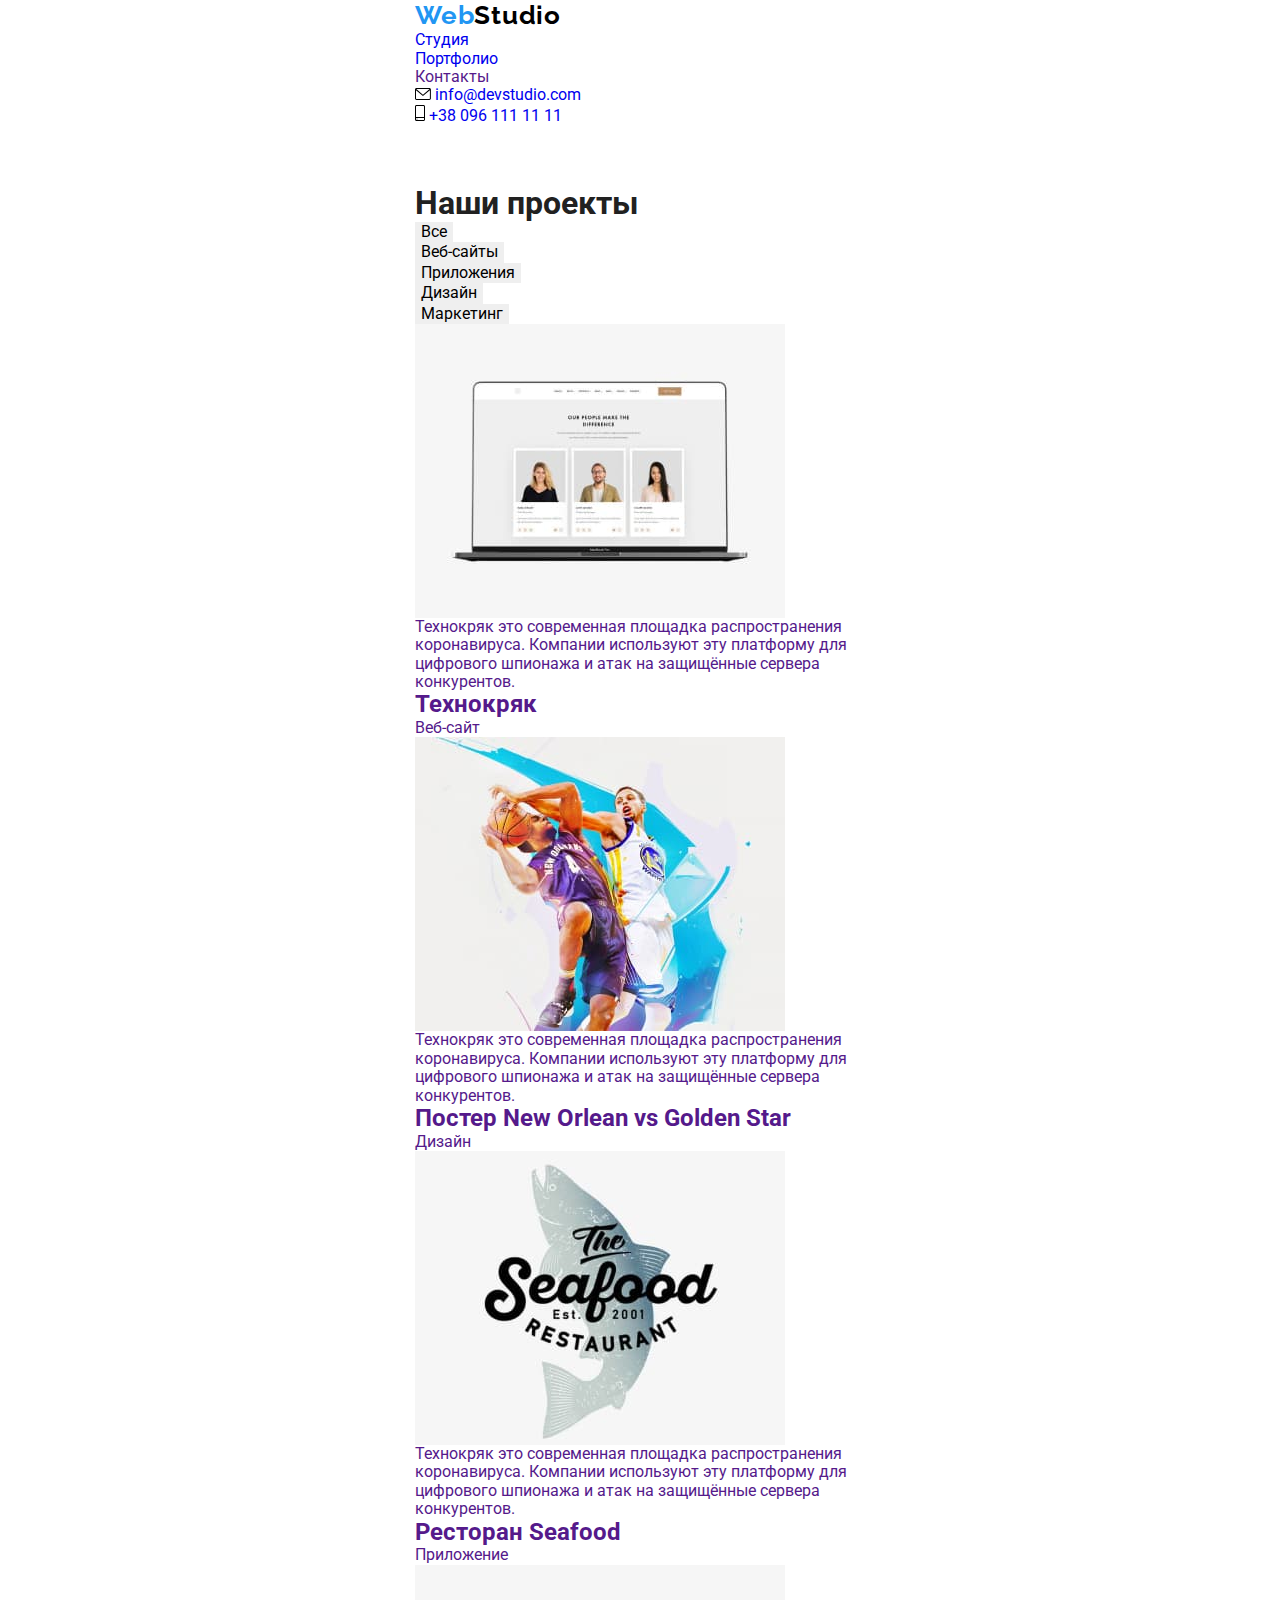
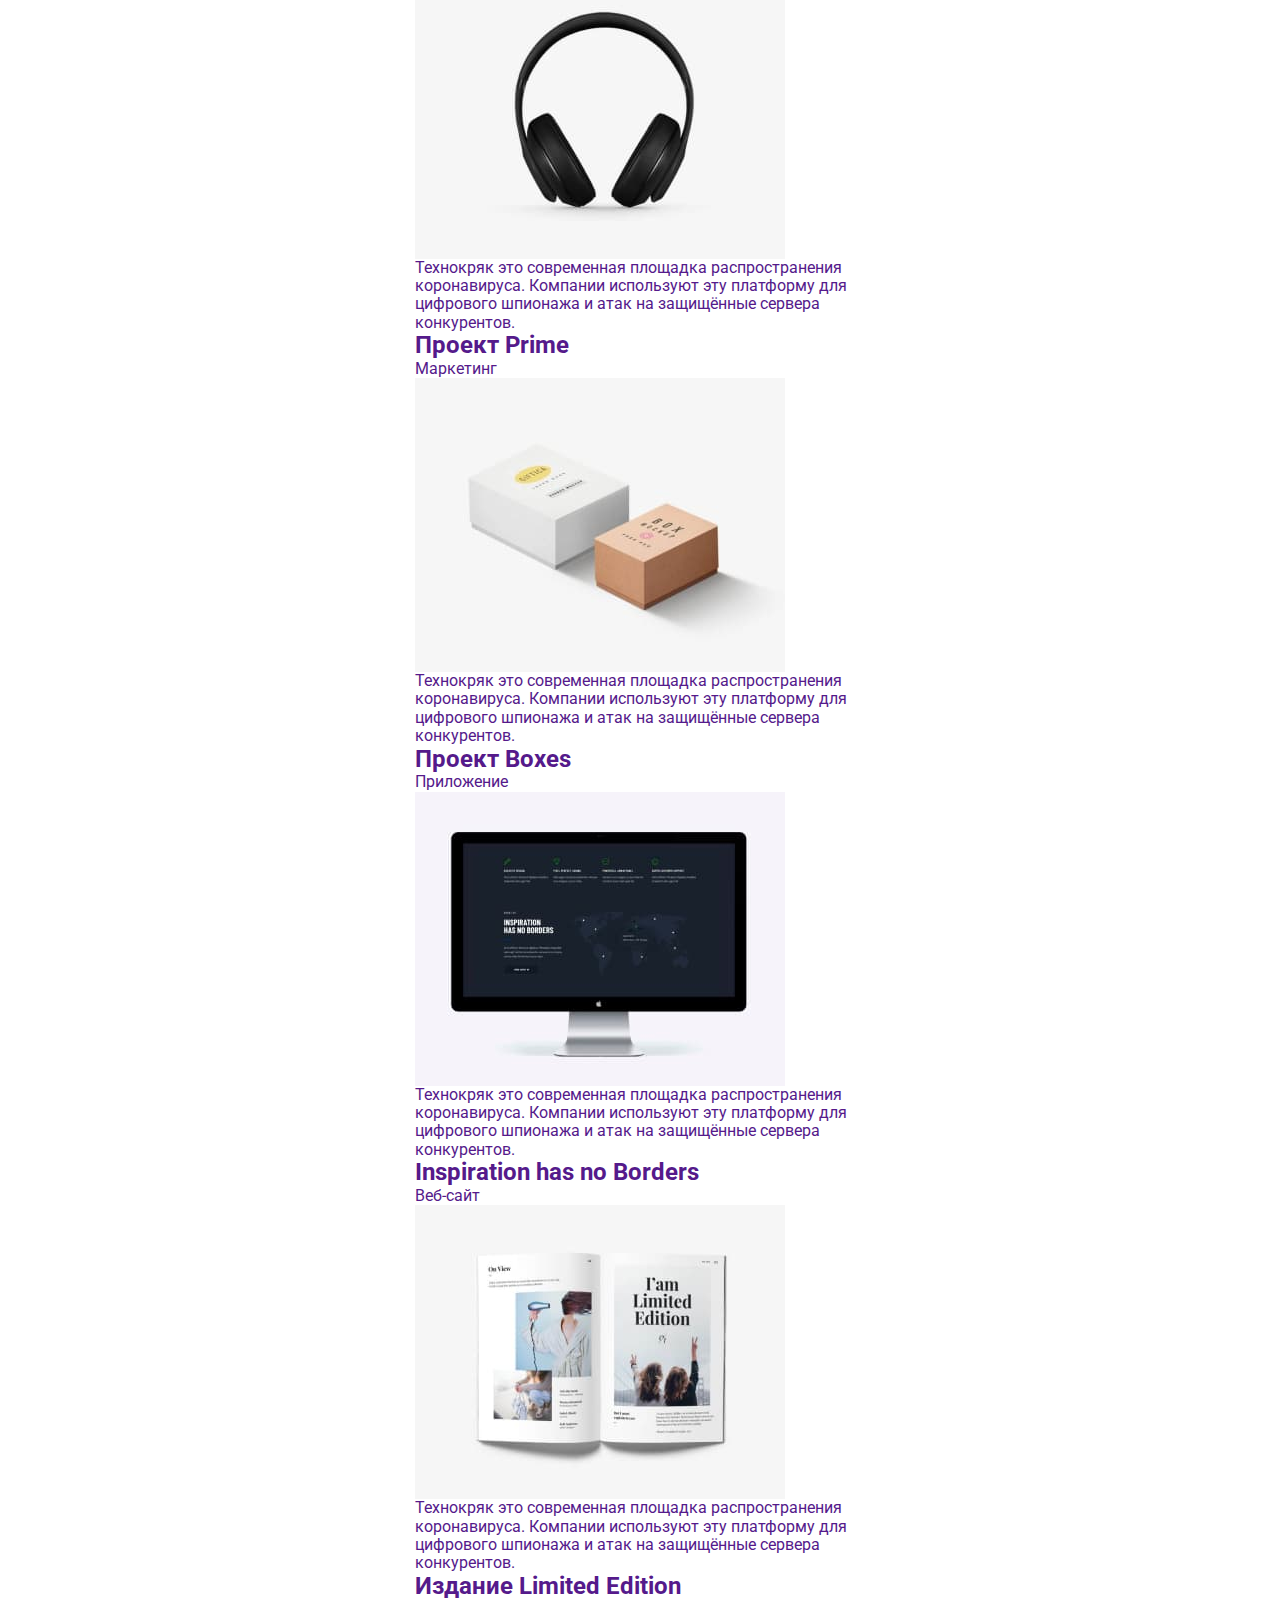
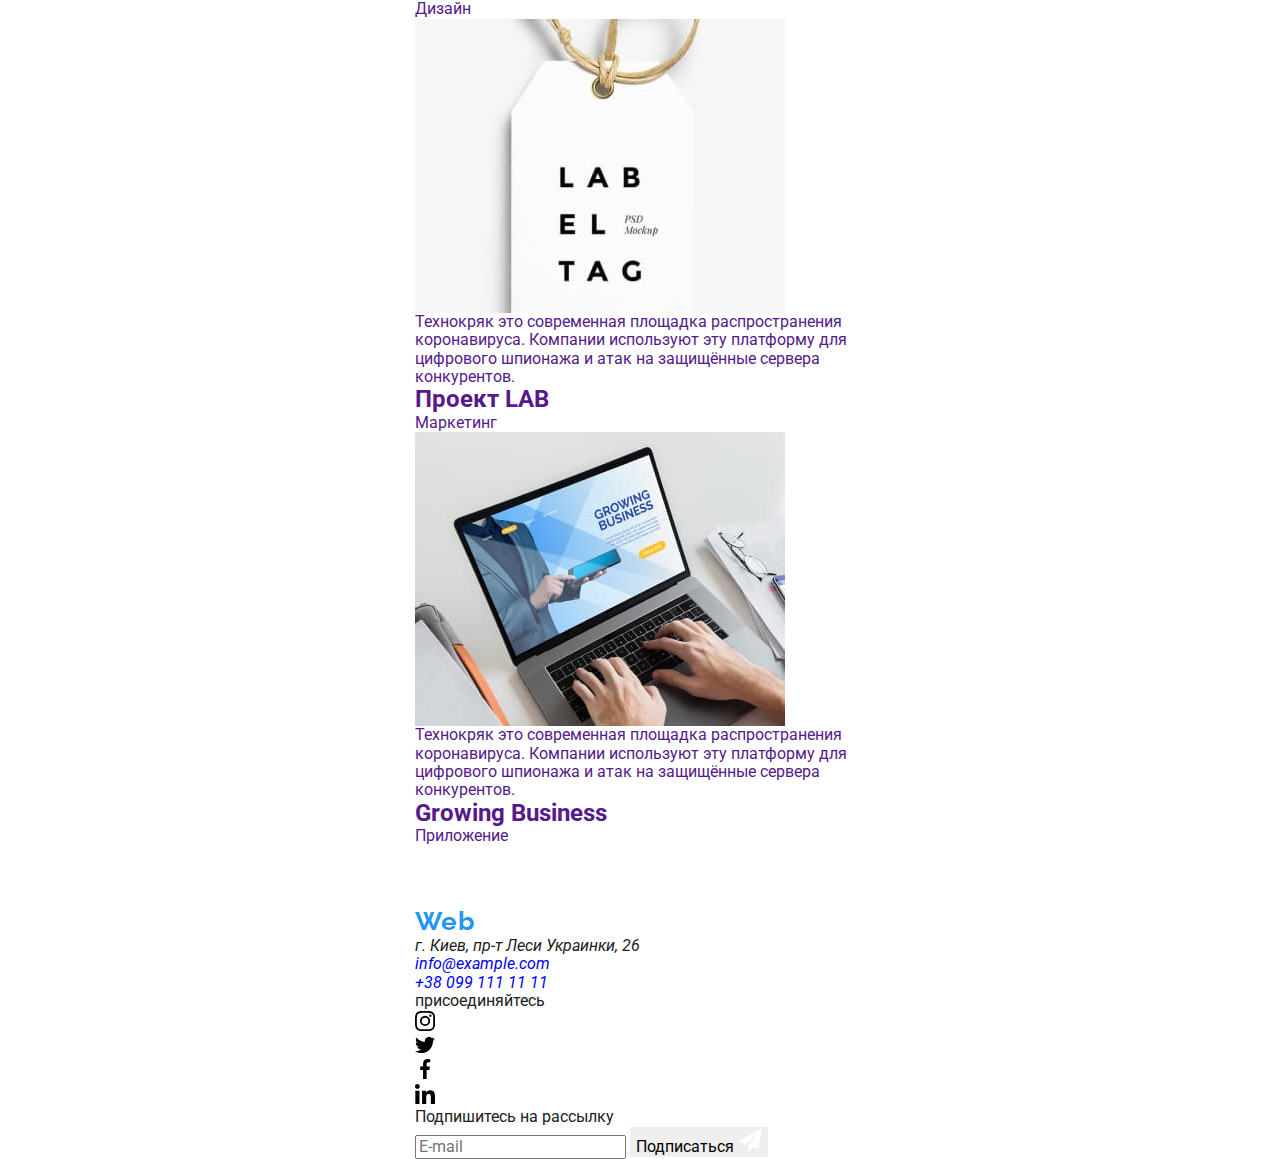
==== portfolio.html @ 79610b4c "ДЗ8 Начало" ====
<!DOCTYPE html>
<html lang="en">
  <head>
    <meta charset="UTF-8" />
    <meta http-equiv="X-UA-Compatible" content="IE=edge" />
    <meta name="viewport" content="width=device-width, initial-scale=1.0" />
    <title>Document</title>
    <link rel="preconnect" href="https://fonts.googleapis.com" />
    <link rel="preconnect" href="https://fonts.gstatic.com" crossorigin />
    <link
      href="https://fonts.googleapis.com/css2?family=Raleway:wght@700&family=Roboto:wght@400;500;700;900&display=swap"
      rel="stylesheet"
    />
    <link rel="stylesheet" href="./css/modern-normalize.css" />
    <link rel="stylesheet" href="./css/main.min.css" />
  </head>
  <body>
    <!-- Шапка сайта с навигацией -->
    <header class="page-header">
      <div class="container nav-box">
        <nav class="nav-box">
          <a href="" class="logo">
            Web<span class="logo__word logo__word--header">Studio</span>
          </a>

          <ul class="nav-list">
            <li class="nav-list__item">
              <a href="./index.html" class="nav-list__link">Студия</a>
            </li>
            <li class="nav-list__item">
              <a
                href="./portfolio.html"
                class="nav-list__link nav-list__link--active"
                >Портфолио</a
              >
            </li>
            <li class="nav-list__item">
              <a href="" class="nav-list__link">Контакты</a>
            </li>
          </ul>
        </nav>
        <ul class="contact-list">
          <li class="contact-list__item">
            <a href="mailto:info@devstudio.com" class="contact-list__link">
              <svg width="16px" height="12px" class="contact-list__icon">
                <use href="./images/symbol-defs.svg#icon-envelope"></use>
              </svg>
              info@devstudio.com
            </a>
          </li>
          <li class="contact-list__item">
            <a href="tel:+380961111111" class="contact-list__link">
              <svg width="10px" height="16px" class="contact-list__icon">
                <use href="images/symbol-defs.svg#icon-smartphone"></use>
              </svg>
              +38 096 111 11 11
            </a>
          </li>
        </ul>
      </div>
    </header>
    <!-- Секция Портфолио -->
    <main>
      <section class="section">
        <div class="container">
          <!-- Скрытый заголовок -->
          <h1 class="portfolio-title portfolio-title--visually-hidden">
            Наши проекты
          </h1>
          <!-- Фильтры -->
          <ul class="filters-list">
            <li class="filters-list__item">
              <button type="button" class="filter-button">Все</button>
            </li>
            <li class="filters-list__item">
              <button type="button" class="filter-button">Веб-сайты</button>
            </li>
            <li class="filters-list__item">
              <button type="button" class="filter-button">Приложения</button>
            </li>
            <li class="filters-list__item">
              <button type="button" class="filter-button">Дизайн</button>
            </li>
            <li class="filters-list__item">
              <button type="button" class="filter-button">Маркетинг</button>
            </li>
          </ul>
          <!-- Проекты -->
          <ul class="projects-list">
            <li class="projects-list__item">
              <a href="" class="project-card">
                <div class="project-card__content">
                  <img
                    src="./images/portfolio1.jpg"
                    alt="Картинка1"
                    width="370"
                    class="project-card__picture"
                  />
                  <p class="project-card__overlay">
                    Технокряк это современная площадка распространения
                    коронавируса. Компании используют эту платформу для
                    цифрового шпионажа и атак на защищённые сервера конкурентов.
                  </p>
                </div>
                <div class="project-card__text">
                  <h2 class="project-card__name">Технокряк</h2>
                  <p class="project-card__category">Веб-сайт</p>
                </div>
              </a>
            </li>
            <li class="projects-list__item">
              <a href="" class="project-card">
                <div class="project-card__content">
                  <img
                    src="./images/portfolio2.jpg"
                    alt="Картинка2"
                    width="370"
                    class="project-card__picture"
                  />
                  <p class="project-card__overlay">
                    Технокряк это современная площадка распространения
                    коронавируса. Компании используют эту платформу для
                    цифрового шпионажа и атак на защищённые сервера конкурентов.
                  </p>
                </div>
                <div class="project-card__text">
                  <h2 class="project-card__name">
                    Постер New Orlean vs Golden Star
                  </h2>
                  <p class="project-card__category">Дизайн</p>
                </div>
              </a>
            </li>
            <li class="projects-list__item">
              <a href="" class="project-card">
                <div class="project-card__content">
                  <img
                    src="./images/portfolio3.jpg"
                    alt="Картинка3"
                    width="370"
                    class="project-card__picture"
                  />
                  <p class="project-card__overlay">
                    Технокряк это современная площадка распространения
                    коронавируса. Компании используют эту платформу для
                    цифрового шпионажа и атак на защищённые сервера конкурентов.
                  </p>
                </div>
                <div class="project-card__text">
                  <h2 class="project-card__name">Ресторан Seafood</h2>
                  <p class="project-card__category">Приложение</p>
                </div>
              </a>
            </li>
            <li class="projects-list__item">
              <a href="" class="project-card">
                <div class="project-card__content">
                  <img
                    src="./images/portfolio4.jpg"
                    alt="Картинка4"
                    width="370"
                    class="project-card__picture"
                  />
                  <p class="project-card__overlay">
                    Технокряк это современная площадка распространения
                    коронавируса. Компании используют эту платформу для
                    цифрового шпионажа и атак на защищённые сервера конкурентов.
                  </p>
                </div>
                <div class="project-card__text">
                  <h2 class="project-card__name">Проект Prime</h2>
                  <p class="project-card__category">Маркетинг</p>
                </div>
              </a>
            </li>
            <li class="projects-list__item">
              <a href="" class="project-card">
                <div class="project-card__content">
                  <img
                    src="./images/portfolio5.jpg"
                    alt="Картинка5"
                    width="370"
                    class="project-card__picture"
                  />
                  <p class="project-card__overlay">
                    Технокряк это современная площадка распространения
                    коронавируса. Компании используют эту платформу для
                    цифрового шпионажа и атак на защищённые сервера конкурентов.
                  </p>
                </div>
                <div class="project-card__text">
                  <h2 class="project-card__name">Проект Boxes</h2>
                  <p class="project-card__category">Приложение</p>
                </div>
              </a>
            </li>
            <li class="projects-list__item">
              <a href="" class="project-card">
                <div class="project-card__content">
                  <img
                    src="./images/portfolio6.jpg"
                    alt="Картинка6"
                    width="370"
                    class="project-card__picture"
                  />
                  <p class="project-card__overlay">
                    Технокряк это современная площадка распространения
                    коронавируса. Компании используют эту платформу для
                    цифрового шпионажа и атак на защищённые сервера конкурентов.
                  </p>
                </div>
                <div class="project-card__text">
                  <h2 class="project-card__name">Inspiration has no Borders</h2>
                  <p class="project-card__category">Веб-сайт</p>
                </div>
              </a>
            </li>
            <li class="projects-list__item">
              <a href="" class="project-card">
                <div class="project-card__content">
                  <img
                    src="./images/portfolio7.jpg"
                    alt="Картинка7"
                    width="370"
                    class="project-card__picture"
                  />
                  <p class="project-card__overlay">
                    Технокряк это современная площадка распространения
                    коронавируса. Компании используют эту платформу для
                    цифрового шпионажа и атак на защищённые сервера конкурентов.
                  </p>
                </div>
                <div class="project-card__text">
                  <h2 class="project-card__name">Издание Limited Edition</h2>
                  <p class="project-card__category">Дизайн</p>
                </div>
              </a>
            </li>
            <li class="projects-list__item">
              <a href="" class="project-card">
                <div class="project-card__content">
                  <img
                    src="./images/portfolio8.jpg"
                    alt="Картинка8"
                    width="370"
                    class="project-card__picture"
                  />
                  <p class="project-card__overlay">
                    Технокряк это современная площадка распространения
                    коронавируса. Компании используют эту платформу для
                    цифрового шпионажа и атак на защищённые сервера конкурентов.
                  </p>
                </div>
                <div class="project-card__text">
                  <h2 class="project-card__name">Проект LAB</h2>
                  <p class="project-card__category">Маркетинг</p>
                </div>
              </a>
            </li>
            <li class="projects-list__item">
              <a href="" class="project-card">
                <div class="project-card__content">
                  <img
                    src="./images/portfolio9.jpg"
                    alt="Картинка9"
                    width="370"
                    class="project-card__picture"
                  />
                  <p class="project-card__overlay">
                    Технокряк это современная площадка распространения
                    коронавируса. Компании используют эту платформу для
                    цифрового шпионажа и атак на защищённые сервера конкурентов.
                  </p>
                </div>
                <div class="project-card__text">
                  <h2 class="project-card__name">Growing Business</h2>
                  <p class="project-card__category">Приложение</p>
                </div>
              </a>
            </li>
          </ul>
        </div>
      </section>
    </main>
    <!-- Подвал -->
    <footer class="footer-box">
      <div class="container footer-content">
        <div>
          <a href="" class="logo">
            Web<span class="logo__word logo__word--footer">Studio</span></a
          >
          <address class="adress-section">
            г. Киев, пр-т Леси Украинки, 26
            <ul class="adress-list">
              <li class="adress-list__item">
                <a href="mailto:info@example.com" class="adress-list__link"
                  >info@example.com</a
                >
              </li>
              <li class="adress-list__item">
                <a href="tel:+380991111111" class="adress-list__link"
                  >+38 099 111 11 11</a
                >
              </li>
            </ul>
          </address>
        </div>
        <div class="join-box">
          <p class="join-box__word">присоединяйтесь</p>
          <ul class="social-networks-list">
            <li class="social-networks-list__item">
              <a
                href=""
                class="social-networks-list__link social-networks-list__link--dark"
                ><svg
                  width="20px"
                  height="20px"
                  class="social-networks-list__icon"
                >
                  <use href="images/symbol-defs.svg#icon-instagram"></use>
                </svg>
              </a>
            </li>
            <li class="social-networks-list__item">
              <a
                href=""
                class="social-networks-list__link social-networks-list__link--dark"
                ><svg
                  width="20px"
                  height="20px"
                  class="social-networks-list__icon"
                >
                  <use href="images/symbol-defs.svg#icon-twitter"></use>
                </svg>
              </a>
            </li>
            <li class="social-networks-list__item">
              <a
                href=""
                class="social-networks-list__link social-networks-list__link--dark"
                ><svg
                  width="20px"
                  height="20px"
                  class="social-networks-list__icon"
                >
                  <use href="images/symbol-defs.svg#icon-facebook"></use>
                </svg>
              </a>
            </li>
            <li class="social-networks-list__item">
              <a
                href=""
                class="social-networks-list__link social-networks-list__link--dark"
                ><svg
                  width="20px"
                  height="20px"
                  class="social-networks-list__icon"
                >
                  <use href="images/symbol-defs.svg#icon-linkedin"></use>
                </svg>
              </a>
            </li>
          </ul>
        </div>

        <form name="subscribe-form" autocomplete="on" class="subscribe-form">
          <label for="mail-input" class="subscribe-form__label">
            Подпишитесь на рассылку
          </label>
          <div class="subscribe-form__input-box">
            <input
              type="email"
              name="email"
              placeholder="E-mail"
              id="mail-input"
              class="subscribe-form__input-item"
            />
            <button type="submit" class="subscribe-form__button">
              Подписаться
              <svg width="24px" height="24px" class="subscribe-form__icon">
                <use href="images/symbol-defs.svg#icon-send"></use>
              </svg>
            </button>
          </div>
        </form>
      </div>
    </footer>
  </body>
</html>
---- css/main.min.css ----
body{font-family:"Roboto",sans-serif;color:#212121;background-color:#fff}ul{list-style:none;margin:0;padding:0}h1,h2,h3{margin:0}p{margin:0}img{display:block;max-width:100%;height:auto}a{text-decoration:none}button{border:0}input{outline:none}textarea{outline:none;resize:none}.container{max-width:480px;padding-left:15px;padding-right:15px;margin-left:auto;margin-right:auto}.section{padding-top:60px;padding-bottom:60px}.logo{font-family:"Raleway";font-weight:700;font-size:26px;line-height:1.2;letter-spacing:0.03em;color:#2196f3}.logo__word{font-family:"Raleway";font-weight:700;font-size:26px;line-height:1.2;letter-spacing:0.03em;color:#2196f3}.logo__word--header{color:#000}.logo__word--footer{color:#fff}
/*# sourceMappingURL=main.min.css.map */
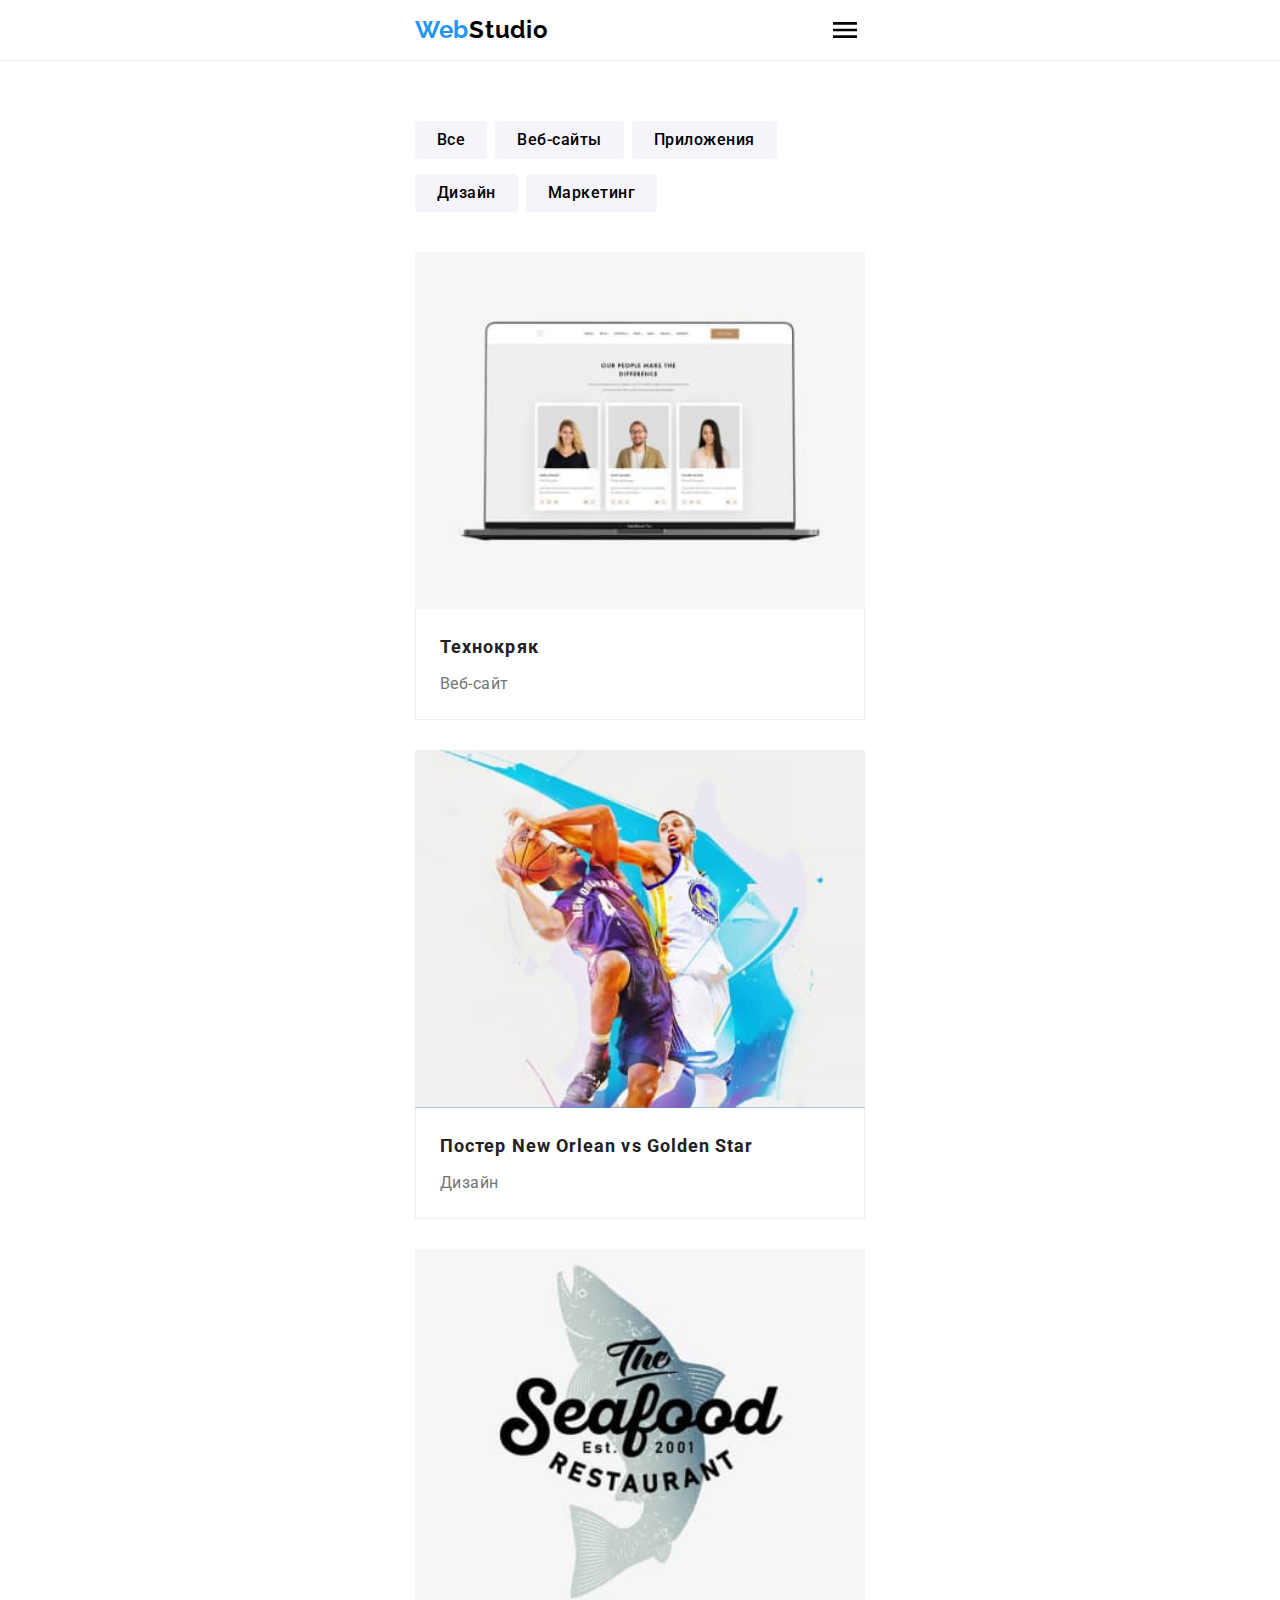
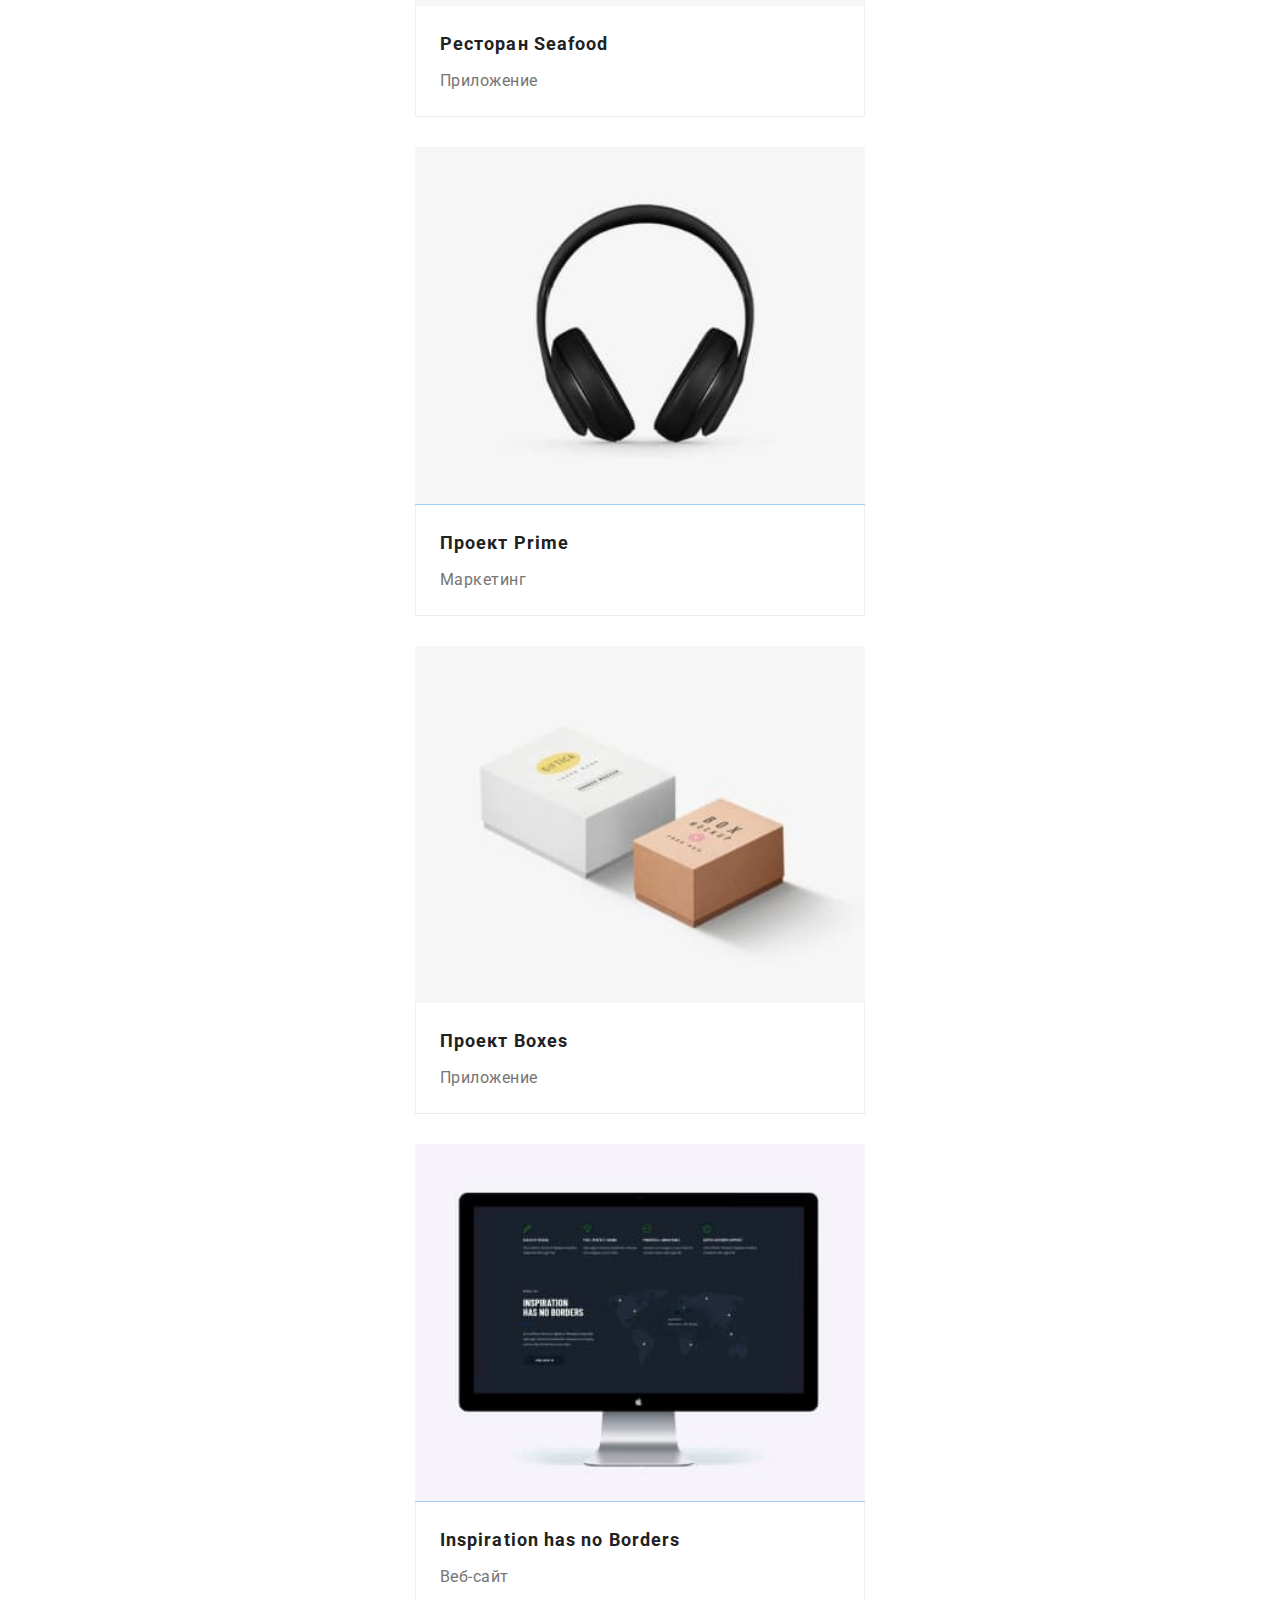
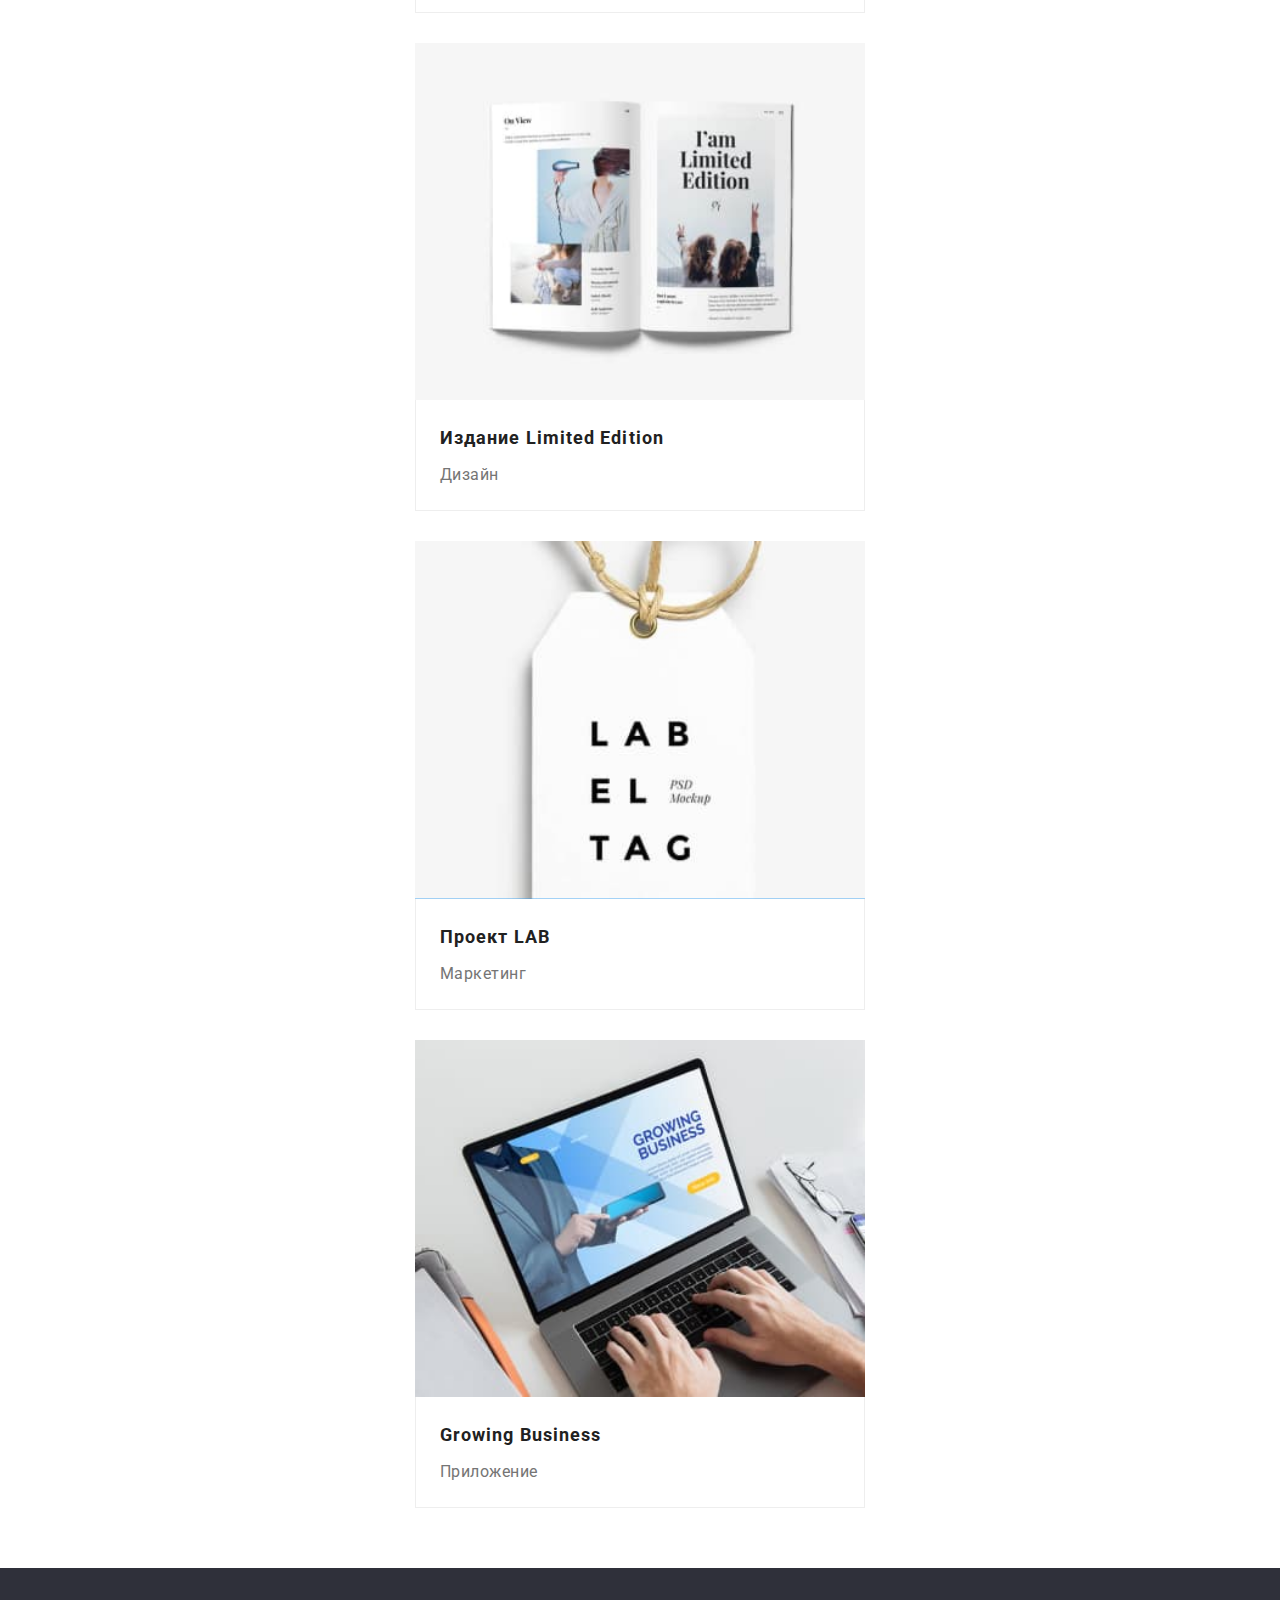
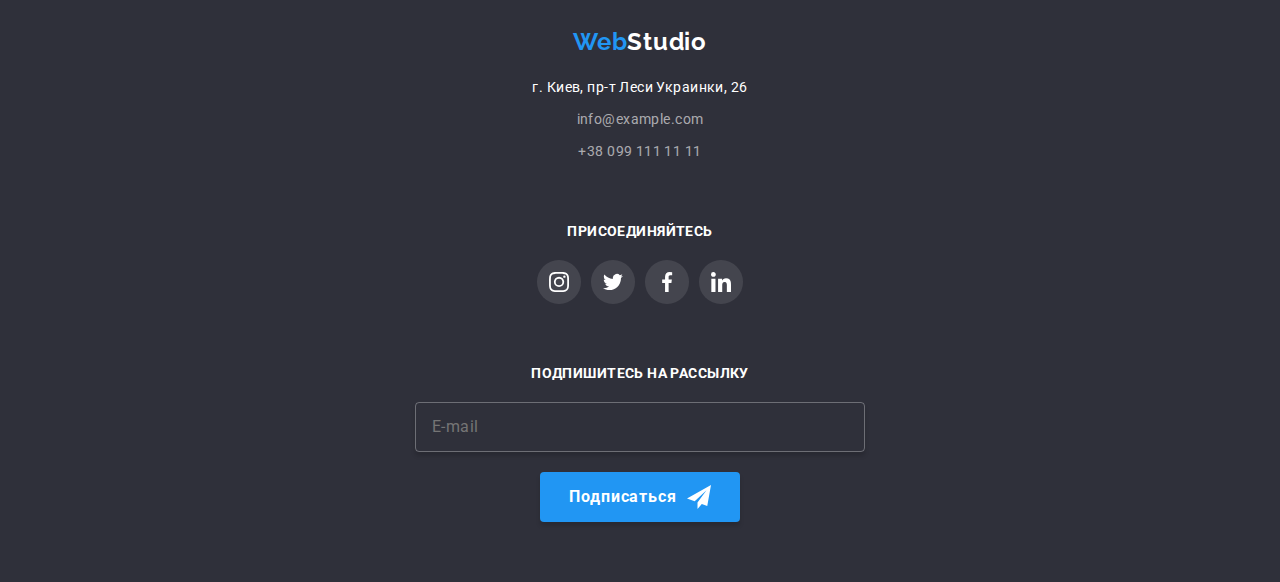
==== commit 893cb434: "Мобильная версия без графики" ====
--- a/portfolio.html
+++ b/portfolio.html
@@ -17,27 +17,77 @@
   <body>
     <!-- Шапка сайта с навигацией -->
     <header class="page-header">
-      <div class="container nav-box">
+      <div class="container">
         <nav class="nav-box">
           <a href="" class="logo">
             Web<span class="logo__word logo__word--header">Studio</span>
           </a>
-
           <ul class="nav-list">
             <li class="nav-list__item">
-              <a href="./index.html" class="nav-list__link">Студия</a>
+              <a
+                href="./index.html"
+                class="nav-list__link nav-list__link--active"
+                >Студия</a
+              >
             </li>
             <li class="nav-list__item">
-              <a
-                href="./portfolio.html"
-                class="nav-list__link nav-list__link--active"
-                >Портфолио</a
-              >
+              <a href="./portfolio.html" class="nav-list__link">Портфолио</a>
             </li>
             <li class="nav-list__item">
               <a href="" class="nav-list__link">Контакты</a>
             </li>
           </ul>
+          <div class="mobile-menu" data-menu>
+            <button type="button" class="menu-close-button" data-menu-close>
+              <svg class="menu-close-button__icon" width="40px" height="40px">
+                <use href="images/symbol-defs.svg#icon-close_mob"></use>
+              </svg>
+            </button>
+            <ul class="mobile-menu__nav">
+              <li class="mobile-menu__item">
+                <a href="./index.html" class="mobile-menu__link">Студия</a>
+              </li>
+              <li class="mobile-menu__item">
+                <a href="./portfolio.html" class="mobile-menu__link"
+                  >Портфолио</a
+                >
+              </li>
+              <li class="mobile-menu__item">
+                <a href="" class="mobile-menu__link">Контакты</a>
+              </li>
+            </ul>
+            <div class="menu-contacts-box">
+              <ul class="mobile-menu-contacts">
+                <li class="mobile-menu-contacts__item">
+                  <a href="tel:+380961111111" class="mobile-menu-tel__link">
+                    +38 096 111 11 11
+                  </a>
+                </li>
+                <li class="mobile-menu-contacts__item">
+                  <a
+                    href="mailto:info@devstudio.com"
+                    class="mobile-menu-mail__link"
+                  >
+                    info@devstudio.com
+                  </a>
+                </li>
+              </ul>
+              <ul class="mobile-menu-networks">
+                <li class="mobile-menu-networks__item">
+                  <a href="" class="mobile-menu-networks__link">Instagram</a>
+                </li>
+                <li class="mobile-menu-networks__item">
+                  <a href="" class="mobile-menu-networks__link">Twitter</a>
+                </li>
+                <li class="mobile-menu-networks__item">
+                  <a href="" class="mobile-menu-networks__link">Facebook</a>
+                </li>
+                <li class="mobile-menu-networks__item">
+                  <a href="" class="mobile-menu-networks__link">LinkedIn</a>
+                </li>
+              </ul>
+            </div>
+          </div>
         </nav>
         <ul class="contact-list">
           <li class="contact-list__item">
@@ -57,6 +107,16 @@
             </a>
           </li>
         </ul>
+        <button
+          class="burger-button"
+          type="button"
+          aria-label="Кнопка мобильного меню"
+          data-menu-open
+        >
+          <svg width="40px" height="40px" class="burger-button__icon">
+            <use href="images/symbol-defs.svg#icon-menu_mob"></use>
+          </svg>
+        </button>
       </div>
     </header>
     <!-- Секция Портфолио -->
@@ -93,7 +153,6 @@
                   <img
                     src="./images/portfolio1.jpg"
                     alt="Картинка1"
-                    width="370"
                     class="project-card__picture"
                   />
                   <p class="project-card__overlay">
@@ -114,7 +173,6 @@
                   <img
                     src="./images/portfolio2.jpg"
                     alt="Картинка2"
-                    width="370"
                     class="project-card__picture"
                   />
                   <p class="project-card__overlay">
@@ -137,7 +195,6 @@
                   <img
                     src="./images/portfolio3.jpg"
                     alt="Картинка3"
-                    width="370"
                     class="project-card__picture"
                   />
                   <p class="project-card__overlay">
@@ -158,7 +215,6 @@
                   <img
                     src="./images/portfolio4.jpg"
                     alt="Картинка4"
-                    width="370"
                     class="project-card__picture"
                   />
                   <p class="project-card__overlay">
@@ -179,7 +235,6 @@
                   <img
                     src="./images/portfolio5.jpg"
                     alt="Картинка5"
-                    width="370"
                     class="project-card__picture"
                   />
                   <p class="project-card__overlay">
@@ -200,7 +255,6 @@
                   <img
                     src="./images/portfolio6.jpg"
                     alt="Картинка6"
-                    width="370"
                     class="project-card__picture"
                   />
                   <p class="project-card__overlay">
@@ -221,7 +275,6 @@
                   <img
                     src="./images/portfolio7.jpg"
                     alt="Картинка7"
-                    width="370"
                     class="project-card__picture"
                   />
                   <p class="project-card__overlay">
@@ -242,7 +295,6 @@
                   <img
                     src="./images/portfolio8.jpg"
                     alt="Картинка8"
-                    width="370"
                     class="project-card__picture"
                   />
                   <p class="project-card__overlay">
@@ -263,7 +315,6 @@
                   <img
                     src="./images/portfolio9.jpg"
                     alt="Картинка9"
-                    width="370"
                     class="project-card__picture"
                   />
                   <p class="project-card__overlay">
@@ -283,7 +334,7 @@
       </section>
     </main>
     <!-- Подвал -->
-    <footer class="footer-box">
+    <footer class="footer-box section">
       <div class="container footer-content">
         <div>
           <a href="" class="logo">
@@ -385,5 +436,7 @@
         </form>
       </div>
     </footer>
+
+    <script src="./js/mobile-menu.js"></script>
   </body>
 </html>
--- a/css/main.min.css
+++ b/css/main.min.css
@@ -1,2 +1,2 @@
-body{font-family:"Roboto",sans-serif;color:#212121;background-color:#fff}ul{list-style:none;margin:0;padding:0}h1,h2,h3{margin:0}p{margin:0}img{display:block;max-width:100%;height:auto}a{text-decoration:none}button{border:0}input{outline:none}textarea{outline:none;resize:none}.container{max-width:480px;padding-left:15px;padding-right:15px;margin-left:auto;margin-right:auto}.section{padding-top:60px;padding-bottom:60px}.logo{font-family:"Raleway";font-weight:700;font-size:26px;line-height:1.2;letter-spacing:0.03em;color:#2196f3}.logo__word{font-family:"Raleway";font-weight:700;font-size:26px;line-height:1.2;letter-spacing:0.03em;color:#2196f3}.logo__word--header{color:#000}.logo__word--footer{color:#fff}
+body{font-family:"Roboto",sans-serif;color:#212121;background-color:#fff}ul{list-style:none;margin:0;padding:0}nav{display:inline-block}h1,h2,h3{margin:0}p{margin:0}img{display:block;max-width:100%;height:auto}a{text-decoration:none}button{display:-webkit-inline-box;display:-ms-inline-flexbox;display:inline-flex;border:0;padding:0}input{outline:none}textarea{outline:none;resize:none}.container{max-width:480px;margin-left:auto;margin-right:auto;padding-left:15px;padding-right:15px}.section{padding-top:60px;padding-bottom:60px}address{font-style:normal}.logo{font-family:"Raleway";font-weight:700;font-size:24px;line-height:1.16;letter-spacing:0.03em;color:#2196f3}.logo__word{font-family:"Raleway";font-weight:700;font-size:24px;line-height:1.16;letter-spacing:0.03em;color:#2196f3}.logo__word--header{color:#000}.logo__word--footer{color:#fff}.page-header{padding-top:10px;padding-bottom:10px;border-bottom:1px solid #ececec}.page-header .container{display:-webkit-box;display:-ms-flexbox;display:flex;-webkit-box-pack:justify;-ms-flex-pack:justify;justify-content:space-between;-webkit-box-align:center;-ms-flex-align:center;align-items:center}.nav-list{display:none}.contact-list{display:none}.burger-button{background-color:transparent}.burger-button:hover,.burger-button:focus{color:#2196f3}.burger-button__icon{fill:currentColor}.mobile-menu{position:absolute;display:none;-webkit-box-orient:vertical;-webkit-box-direction:normal;-ms-flex-direction:column;flex-direction:column;-webkit-box-pack:justify;-ms-flex-pack:justify;justify-content:space-between;top:0;left:0;width:100%;height:100%;padding:48px 40px;background-color:#fff}.mobile-menu.is-open{display:-webkit-box;display:-ms-flexbox;display:flex}.menu-close-button{position:absolute;top:10px;right:15px;background-color:transparent}.menu-close-button:hover,.menu-close-button:focus{color:#2196f3}.menu-close-button__icon{fill:currentColor}.mobile-menu__item:not(:last-child){margin-bottom:32px}.mobile-menu__link{font-family:"Roboto";font-weight:500;font-size:40px;line-height:1.17;letter-spacing:0.02em;color:#212121}.mobile-menu__link:hover,.mobile-menu__link:focus{color:#2196f3}.mobile-menu-contacts{margin-bottom:64px}.mobile-menu-contacts__item:not(:last-child){margin-bottom:32px}.mobile-menu-tel__link{font-family:#212121;font-style:normal;font-weight:500;font-size:34px;line-height:1.17;letter-spacing:0.02em;color:#2196f3}.mobile-menu-mail__link{font-family:#212121;font-style:normal;font-weight:500;font-size:24px;line-height:1.16;letter-spacing:0.02em;color:#757575}.mobile-menu-networks{display:-webkit-box;display:-ms-flexbox;display:flex}.mobile-menu-networks__item:not(:last-child){margin-right:10px}.mobile-menu-networks__item:not(:last-child)::after{content:"";width:0;height:100%;border:1px solid rgba(33,33,33,0.2);margin-left:10px}.mobile-menu-networks__link{font-family:#212121;font-style:normal;font-weight:500;font-size:18px;line-height:1.22;letter-spacing:0.02em;color:#2196f3}.hero-box{max-width:480px;height:auto;background-color:#2f303a;text-align:center;margin-right:auto;margin-left:auto;padding:118px 60px;background-image:-webkit-gradient(linear, left top, left bottom, from(rgba(47,48,58,0.4)), to(rgba(47,48,58,0.4))),url(/images/mobile/mobile-hero.jpg);background-image:linear-gradient(rgba(47,48,58,0.4), rgba(47,48,58,0.4)),url(/images/mobile/mobile-hero.jpg);background-size:cover}@media screen and (min-device-pixel-ratio: 2), screen and (-webkit-min-device-pixel-ratio: 2), screen and (min-resolution: 192dpi), screen and (min-resolution: 2dppx){.hero-box{background-image:-webkit-gradient(linear, left top, left bottom, from(rgba(47,48,58,0.4)), to(rgba(47,48,58,0.4))),url(/images/mobile/mobile-hero@2x.jpg);background-image:linear-gradient(rgba(47,48,58,0.4), rgba(47,48,58,0.4)),url(/images/mobile/mobile-hero@2x.jpg)}}.hero-box__title{max-width:360px;font-weight:900;font-size:26px;line-height:1.62;letter-spacing:0.06em;text-transform:uppercase;color:#fff}.order-button{font-weight:700;font-size:16px;line-height:1.87;letter-spacing:0.06em;background-color:#2196f3;color:#fff;cursor:pointer;min-width:200px;border-radius:4px;margin-top:auto;padding:10px 32px;-webkit-transition:background-color 250ms cubic-bezier(0.4, 0, 0.2, 1);transition:background-color 250ms cubic-bezier(0.4, 0, 0.2, 1)}.order-button:hover,.order-button:focus{background-color:#188ce8}.features-box__title--visually-hidden{position:absolute;clip:rect(0 0 0 0);width:1px;height:1px;margin:-1px}.features-list__item:not(:last-child){margin-bottom:30px}.features-list__picture{text-align:center;padding:25px 0;background-color:#f5f4fa}.features-list__title{font-weight:700;font-size:14px;line-height:1.14;text-align:center;letter-spacing:0.03em;text-transform:uppercase;margin-top:30px}.features-list__text{font-size:14px;line-height:1.71;letter-spacing:0.03em;color:#757575;margin-top:10px}.activities-box{display:none}.team-box{background-color:#f5f4fa}.team-box__title{font-weight:700;font-size:28px;line-height:1.17;letter-spacing:0.03em;text-align:center}.team-list{margin-top:30px}.team-list__item{margin-left:auto;margin-right:auto;background-color:#fff;max-width:270px;text-align:center;border-radius:0px 0px 4px 4px;-webkit-box-shadow:0px 1px 3px rgba(0,0,0,0.12),0px 1px 1px rgba(0,0,0,0.14),0px 2px 1px rgba(0,0,0,0.2);box-shadow:0px 1px 3px rgba(0,0,0,0.12),0px 1px 1px rgba(0,0,0,0.14),0px 2px 1px rgba(0,0,0,0.2)}.team-list__item:not(:last-child){margin-bottom:30px}.team-list__description{padding-top:30px;padding-bottom:24px}.team-list__member-name{font-weight:500;font-size:16px;line-height:1.19;letter-spacing:0.03em}.team-list__member-position{font-size:16px;line-height:1.19;letter-spacing:0.03em;color:#757575;margin-top:10px;margin-bottom:16px}.social-networks-list{display:-webkit-box;display:-ms-flexbox;display:flex;-webkit-box-pack:center;-ms-flex-pack:center;justify-content:center}.social-networks-list__item:not(:last-child){margin-right:10px}.social-networks-list__link{display:-webkit-box;display:-ms-flexbox;display:flex;-webkit-box-pack:center;-ms-flex-pack:center;justify-content:center;-webkit-box-align:center;-ms-flex-align:center;align-items:center;width:44px;height:44px;border-radius:50%;-webkit-transition:color 250ms cubic-bezier(0.4, 0, 0.2, 1),background-color 250ms cubic-bezier(0.4, 0, 0.2, 1);transition:color 250ms cubic-bezier(0.4, 0, 0.2, 1),background-color 250ms cubic-bezier(0.4, 0, 0.2, 1)}.social-networks-list__link:hover,.social-networks-list__link:focus{color:white;background-color:#2196f3}.social-networks-list__link--light{color:#afb1b8}.social-networks-list__link--dark{color:#ffffff;background-image:-webkit-gradient(linear, left top, left bottom, from(rgba(255,255,255,0.1)), to(rgba(255,255,255,0.1)));background-image:linear-gradient(rgba(255,255,255,0.1), rgba(255,255,255,0.1))}.social-networks-list__icon{fill:currentColor}.clients-box__title{font-weight:700;font-size:28px;line-height:1.17;text-align:center;letter-spacing:0.03em}.clients-list{display:-webkit-box;display:-ms-flexbox;display:flex;-webkit-box-pack:center;-ms-flex-pack:center;justify-content:center;-ms-flex-wrap:wrap;flex-wrap:wrap;margin-top:30px;margin-left:-30px}.clients-list__item{-ms-flex-preferred-size:calc(100% / 2 - 30px);flex-basis:calc(100% / 2 - 30px);margin-top:30px;margin-left:30px}.clients-list__link{display:-webkit-box;display:-ms-flexbox;display:flex;-webkit-box-pack:center;-ms-flex-pack:center;justify-content:center;-webkit-box-align:center;-ms-flex-align:center;align-items:center;width:210px;height:92px;border:1px solid #afb1b8;border-radius:4px;color:#afb1b8;-webkit-transition:color 250ms cubic-bezier(0.4, 0, 0.2, 1),border-color 250ms cubic-bezier(0.4, 0, 0.2, 1);transition:color 250ms cubic-bezier(0.4, 0, 0.2, 1),border-color 250ms cubic-bezier(0.4, 0, 0.2, 1)}.clients-list__link:hover,.clients-list__link:focus{color:#2196f3;border-color:#2196f3}.clients-list__icon{fill:currentColor}.footer-box{background-color:#2f303a}.footer-content{text-align:center}.adress-section{font-size:14px;line-height:1.71;letter-spacing:0.03em;color:#fff;margin-top:20px}.adress-list{margin-top:8px}.adress-list__item:not(:last-child){margin-bottom:8px}.adress-list__link{font-size:14px;line-height:1.71;letter-spacing:0.03em;color:rgba(255,255,255,0.6);-webkit-transition:color 250ms cubic-bezier(0.4, 0, 0.2, 1);transition:color 250ms cubic-bezier(0.4, 0, 0.2, 1)}.adress-list__link:hover,.adress-list__link:focus{color:#2196f3}.join-box{margin-top:60px}.join-box__word{font-weight:700;font-size:14px;line-height:1.14;letter-spacing:0.03em;text-transform:uppercase;color:#ffffff;margin-bottom:20px}.subscribe-form{margin-top:60px}.subscribe-form__label{font-weight:700;font-size:14px;line-height:1.14;letter-spacing:0.03em;text-transform:uppercase;color:#ffffff}.subscribe-form__input-box{margin-top:20px}.subscribe-form__input-item{display:block;width:100%;min-height:50px;padding-left:16px;background-color:transparent;border:1px solid rgba(255,255,255,0.3);-webkit-box-shadow:0px 4px 4px rgba(0,0,0,0.15);box-shadow:0px 4px 4px rgba(0,0,0,0.15);border-radius:4px;font-size:16px;line-height:1.25;letter-spacing:0.03em;color:rgba(255,255,255,0.6)}.subscribe-form__button{display:-webkit-box;display:-ms-flexbox;display:flex;-webkit-box-pack:center;-ms-flex-pack:center;justify-content:center;-webkit-box-align:center;-ms-flex-align:center;align-items:center;min-width:200px;height:50px;padding:10px 29px;margin-top:20px;margin-left:auto;margin-right:auto;background-color:#2196f3;-webkit-box-shadow:0px 4px 4px rgba(0,0,0,0.15);box-shadow:0px 4px 4px rgba(0,0,0,0.15);border-radius:4px;font-weight:700;font-size:16px;line-height:1.87;letter-spacing:0.06em;color:#ffffff;-webkit-transition:background-color 250ms cubic-bezier(0.4, 0, 0.2, 1);transition:background-color 250ms cubic-bezier(0.4, 0, 0.2, 1)}.subscribe-form__button:hover,.subscribe-form__button:focus{background-color:#188ce8}.subscribe-form__icon{margin-left:10px}.backdrop{position:fixed;top:0;left:0;bottom:0;right:0;background-color:rgba(0,0,0,0.2);-webkit-transition:opacity 250ms cubic-bezier(0.4, 0, 0.2, 1);transition:opacity 250ms cubic-bezier(0.4, 0, 0.2, 1)}.backdrop.is-hidden{opacity:0;pointer-events:none}.backdrop.is-hidden .modal{-webkit-transform:translate(-50%, -50%) scale(0.5);transform:translate(-50%, -50%) scale(0.5)}.modal{position:relative;top:50%;left:50%;-webkit-transform:translate(-50%, -50%) scale(1);transform:translate(-50%, -50%) scale(1);width:100%;padding:40px;background-color:#fff;-webkit-transition:-webkit-transform 250ms cubic-bezier(0.4, 0, 0.2, 1);transition:-webkit-transform 250ms cubic-bezier(0.4, 0, 0.2, 1);transition:transform 250ms cubic-bezier(0.4, 0, 0.2, 1);transition:transform 250ms cubic-bezier(0.4, 0, 0.2, 1), -webkit-transform 250ms cubic-bezier(0.4, 0, 0.2, 1)}.modal__close-button{position:absolute;top:8px;right:8px;display:-webkit-box;display:-ms-flexbox;display:flex;-webkit-box-pack:center;-ms-flex-pack:center;justify-content:center;-webkit-box-align:center;-ms-flex-align:center;align-items:center;width:30px;height:30px;border:1px solid rgba(0,0,0,0.1);border-radius:50%;background-color:#fff;cursor:pointer;-webkit-transition:color 250ms cubic-bezier(0.4, 0, 0.2, 1);transition:color 250ms cubic-bezier(0.4, 0, 0.2, 1)}.modal__close-button:hover{color:#2196f3}.modal__button-icon{fill:currentColor}.modal__title{font-weight:700;font-size:20px;line-height:1.15;text-align:center;letter-spacing:0.03em;margin-bottom:12px}.form-label{display:block;margin-bottom:10px}.form-label__name{display:block;font-size:12px;line-height:1.17;letter-spacing:0.01em;color:#757575;margin-bottom:4px}.form-label__input-box{display:block;position:relative}.form-label__input-item{display:block;width:100%;padding-left:42px;padding-top:12px;padding-bottom:12px;border:1px solid rgba(33,33,33,0.2);border-radius:4px;cursor:pointer;-webkit-transition:border-color 250ms cubic-bezier(0.4, 0, 0.2, 1);transition:border-color 250ms cubic-bezier(0.4, 0, 0.2, 1)}.form-label__input-item:focus{border-color:#2196f3}.form-label__input-icon{position:absolute;top:50%;left:12px;-webkit-transform:translateY(-50%);transform:translateY(-50%);fill:currentColor;-webkit-transition:color 250ms cubic-bezier(0.4, 0, 0.2, 1);transition:color 250ms cubic-bezier(0.4, 0, 0.2, 1)}.form-label__input-item:focus+.form-label__input-icon{color:#2196f3}.form-label__textarea-item{display:block;width:100%;min-height:120px;padding:16px 12px;border:1px solid rgba(33,33,33,0.2);border-radius:4px;cursor:pointer;-webkit-transition:border-color 250ms cubic-bezier(0.4, 0, 0.2, 1);transition:border-color 250ms cubic-bezier(0.4, 0, 0.2, 1)}.form-label__textarea-item::-webkit-input-placeholder{font-size:12px;line-height:1.17;letter-spacing:0.01em;color:rgba(117,117,117,0.5)}.form-label__textarea-item:-ms-input-placeholder{font-size:12px;line-height:1.17;letter-spacing:0.01em;color:rgba(117,117,117,0.5)}.form-label__textarea-item::-ms-input-placeholder{font-size:12px;line-height:1.17;letter-spacing:0.01em;color:rgba(117,117,117,0.5)}.form-label__textarea-item::placeholder{font-size:12px;line-height:1.17;letter-spacing:0.01em;color:rgba(117,117,117,0.5)}.form-label__textarea-item:focus{border-color:#2196f3}.form-check{display:-webkit-box;display:-ms-flexbox;display:flex;-webkit-box-pack:center;-ms-flex-pack:center;justify-content:center;-webkit-box-align:center;-ms-flex-align:center;align-items:center;margin-top:20px}.form-check__input-item{-webkit-appearance:none;-moz-appearance:none;appearance:none;position:absolute}.form-check__input-icon{display:block;border:2px solid #212121;border-radius:2px;-webkit-transition:background-color 250ms cubic-bezier(0.4, 0, 0.2, 1),border-color 250ms cubic-bezier(0.4, 0, 0.2, 1);transition:background-color 250ms cubic-bezier(0.4, 0, 0.2, 1),border-color 250ms cubic-bezier(0.4, 0, 0.2, 1)}.form-check__input-item:checked+.form-check__input-icon{background-color:#2196f3;border-color:#2196f3}.form-check__text{display:block;margin-left:8px;font-size:12px;line-height:1.17;letter-spacing:0.03em;color:#757575}.form-check__link{font-style:normal;font-weight:normal;font-size:12px;line-height:1.17;letter-spacing:0.03em;text-decoration:underline;color:#2196f3}.form-button{display:block;margin-top:30px;margin-left:auto;margin-right:auto;min-width:200px;min-height:50px;background-color:#2196f3;font-weight:700;font-size:16px;line-height:1.87;-webkit-box-align:center;-ms-flex-align:center;align-items:center;text-align:center;letter-spacing:0.06em;color:#ffffff;-webkit-box-shadow:0px 4px 4px rgba(0,0,0,0.15);box-shadow:0px 4px 4px rgba(0,0,0,0.15);border-radius:4px;cursor:pointer;-webkit-transition:background-color 250ms cubic-bezier(0.4, 0, 0.2, 1);transition:background-color 250ms cubic-bezier(0.4, 0, 0.2, 1)}.form-button:hover,.form-button:focus{background-color:#188ce8}.portfolio-title{font-weight:700;font-size:36px;line-height:1.16;letter-spacing:0.03em;text-align:center}.portfolio-title--visually-hidden{position:absolute;clip:rect(0 0 0 0);width:1px;height:1px;margin:-1px}.filters-list{display:-webkit-box;display:-ms-flexbox;display:flex;-ms-flex-wrap:wrap;flex-wrap:wrap;margin-top:-15px;margin-bottom:40px}.filters-list__item{margin-top:15px}.filters-list__item:not(:last-child){margin-right:8px}.filter-button{font-family:"Roboto";font-weight:500;font-size:16px;line-height:1.62;letter-spacing:0.03em;background-color:#f5f4fa;border-radius:4px;padding:6px 22px;-webkit-transition:background-color 250ms cubic-bezier(0.4, 0, 0.2, 1),color 250ms cubic-bezier(0.4, 0, 0.2, 1),-webkit-box-shadow 250ms cubic-bezier(0.4, 0, 0.2, 1);transition:background-color 250ms cubic-bezier(0.4, 0, 0.2, 1),color 250ms cubic-bezier(0.4, 0, 0.2, 1),-webkit-box-shadow 250ms cubic-bezier(0.4, 0, 0.2, 1);transition:background-color 250ms cubic-bezier(0.4, 0, 0.2, 1),color 250ms cubic-bezier(0.4, 0, 0.2, 1),box-shadow 250ms cubic-bezier(0.4, 0, 0.2, 1);transition:background-color 250ms cubic-bezier(0.4, 0, 0.2, 1),color 250ms cubic-bezier(0.4, 0, 0.2, 1),box-shadow 250ms cubic-bezier(0.4, 0, 0.2, 1),-webkit-box-shadow 250ms cubic-bezier(0.4, 0, 0.2, 1)}.filter-button:hover,.filter-button:focus{background-color:#2196f3;color:#fff;cursor:pointer;-webkit-box-shadow:0px 3px 1px rgba(0,0,0,0.1),0px 1px 2px rgba(0,0,0,0.08),0px 2px 2px rgba(0,0,0,0.12);box-shadow:0px 3px 1px rgba(0,0,0,0.1),0px 1px 2px rgba(0,0,0,0.08),0px 2px 2px rgba(0,0,0,0.12)}.projects-list__item:not(:last-child){margin-bottom:30px}.project-card{display:block;-webkit-transition:-webkit-box-shadow 250ms cubic-bezier(0.4, 0, 0.2, 1);transition:-webkit-box-shadow 250ms cubic-bezier(0.4, 0, 0.2, 1);transition:box-shadow 250ms cubic-bezier(0.4, 0, 0.2, 1);transition:box-shadow 250ms cubic-bezier(0.4, 0, 0.2, 1), -webkit-box-shadow 250ms cubic-bezier(0.4, 0, 0.2, 1)}.project-card:hover,.project-card:focus{-webkit-box-shadow:0px 1px 1px rgba(0,0,0,0.12),0px 4px 4px rgba(0,0,0,0.06),1px 4px 6px rgba(0,0,0,0.16);box-shadow:0px 1px 1px rgba(0,0,0,0.12),0px 4px 4px rgba(0,0,0,0.06),1px 4px 6px rgba(0,0,0,0.16)}.project-card__content{position:relative;overflow:hidden}.project-card__picture{width:100%;height:auto}.project-card__overlay{position:absolute;top:0;left:0;display:block;padding:77px 24px;width:100%;height:100%;font-size:18px;line-height:1.56;letter-spacing:0.03em;color:#ffffff;background-color:rgba(33,150,243,0.9);-webkit-transform:translateY(100%);transform:translateY(100%);-webkit-transition:-webkit-transform 250ms cubic-bezier(0.4, 0, 0.2, 1);transition:-webkit-transform 250ms cubic-bezier(0.4, 0, 0.2, 1);transition:transform 250ms cubic-bezier(0.4, 0, 0.2, 1);transition:transform 250ms cubic-bezier(0.4, 0, 0.2, 1), -webkit-transform 250ms cubic-bezier(0.4, 0, 0.2, 1)}.project-card:hover .project-card__overlay,.project-card:focus .project-card__overlay{-webkit-transform:translateY(0);transform:translateY(0)}.project-card__text{border-left:1px solid #eeeeee;border-bottom:1px solid #eeeeee;border-right:1px solid #eeeeee;padding:20px 24px}.project-card__name{font-weight:700;font-size:18px;line-height:2;letter-spacing:0.06em;color:#212121}.project-card__category{font-size:16px;line-height:1.87;letter-spacing:0.03em;color:#757575;margin-top:4px}
 /*# sourceMappingURL=main.min.css.map */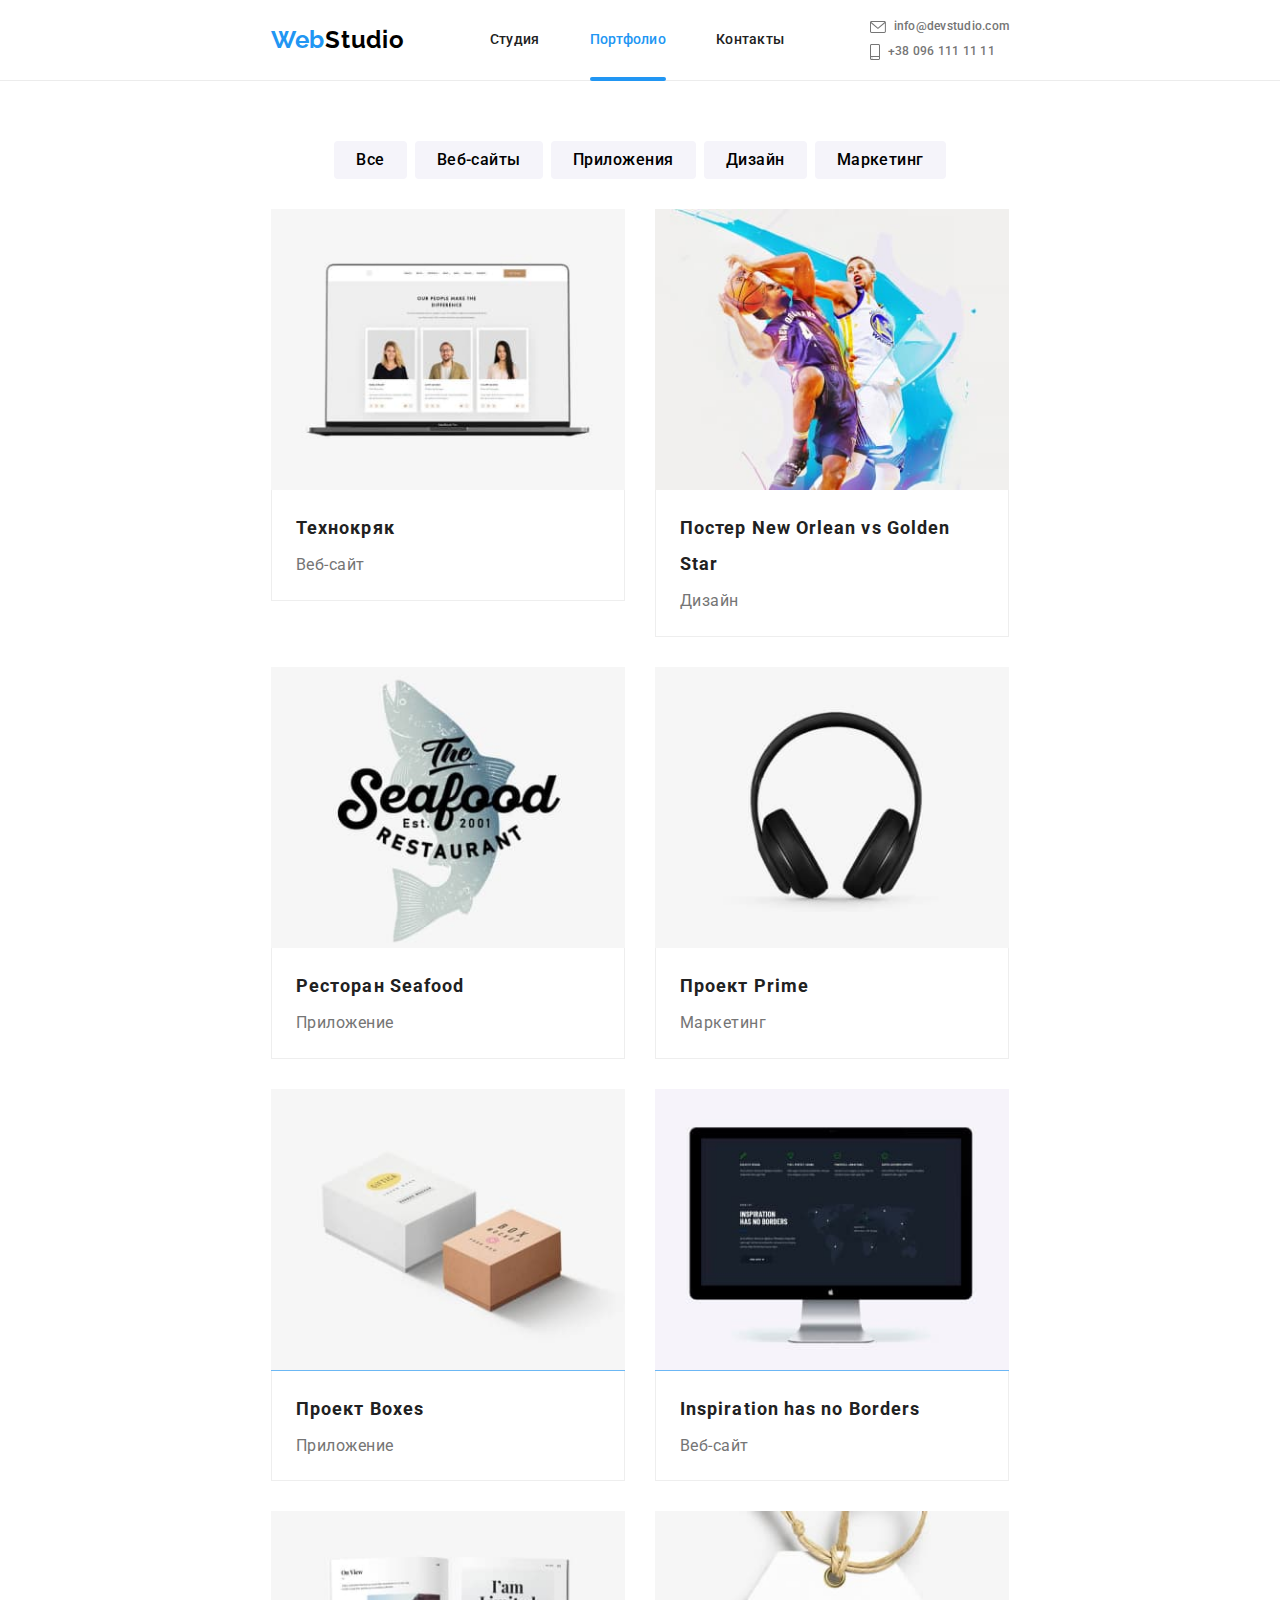
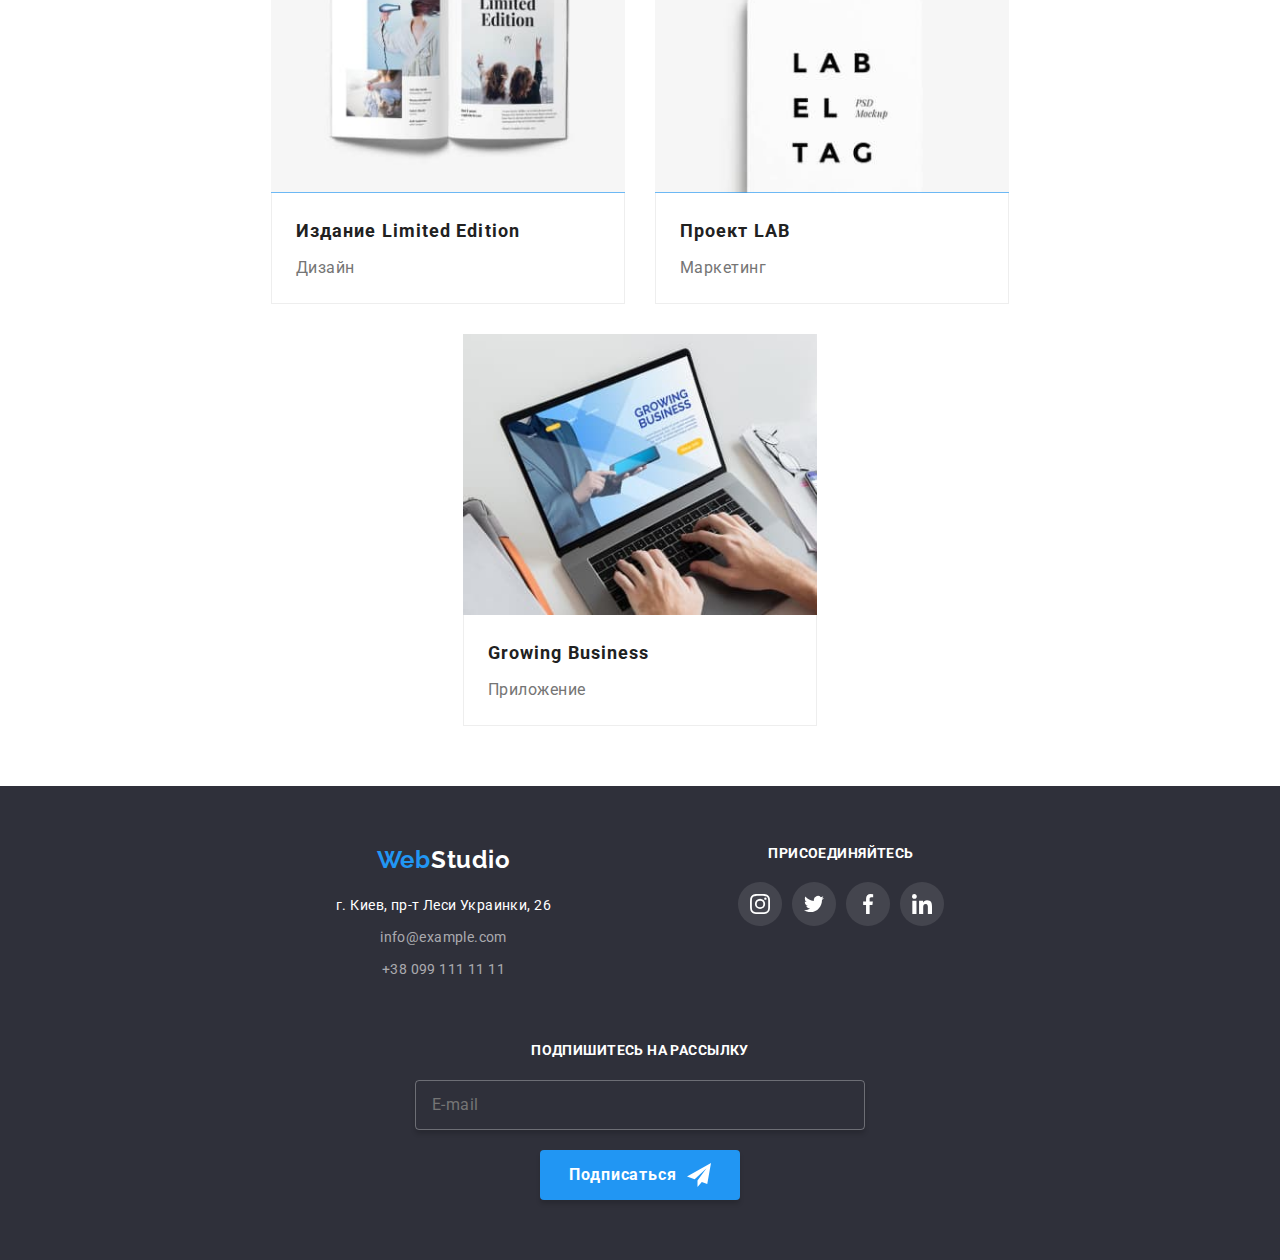
==== commit bd7732a4: "Почти таблетка" ====
--- a/portfolio.html
+++ b/portfolio.html
@@ -24,14 +24,14 @@
           </a>
           <ul class="nav-list">
             <li class="nav-list__item">
+              <a href="./index.html" class="nav-list__link">Студия</a>
+            </li>
+            <li class="nav-list__item">
               <a
-                href="./index.html"
+                href="./portfolio.html"
                 class="nav-list__link nav-list__link--active"
-                >Студия</a
+                >Портфолио</a
               >
-            </li>
-            <li class="nav-list__item">
-              <a href="./portfolio.html" class="nav-list__link">Портфолио</a>
             </li>
             <li class="nav-list__item">
               <a href="" class="nav-list__link">Контакты</a>
--- a/css/main.min.css
+++ b/css/main.min.css
@@ -1,2 +1,2 @@
-body{font-family:"Roboto",sans-serif;color:#212121;background-color:#fff}ul{list-style:none;margin:0;padding:0}nav{display:inline-block}h1,h2,h3{margin:0}p{margin:0}img{display:block;max-width:100%;height:auto}a{text-decoration:none}button{display:-webkit-inline-box;display:-ms-inline-flexbox;display:inline-flex;border:0;padding:0}input{outline:none}textarea{outline:none;resize:none}.container{max-width:480px;margin-left:auto;margin-right:auto;padding-left:15px;padding-right:15px}.section{padding-top:60px;padding-bottom:60px}address{font-style:normal}.logo{font-family:"Raleway";font-weight:700;font-size:24px;line-height:1.16;letter-spacing:0.03em;color:#2196f3}.logo__word{font-family:"Raleway";font-weight:700;font-size:24px;line-height:1.16;letter-spacing:0.03em;color:#2196f3}.logo__word--header{color:#000}.logo__word--footer{color:#fff}.page-header{padding-top:10px;padding-bottom:10px;border-bottom:1px solid #ececec}.page-header .container{display:-webkit-box;display:-ms-flexbox;display:flex;-webkit-box-pack:justify;-ms-flex-pack:justify;justify-content:space-between;-webkit-box-align:center;-ms-flex-align:center;align-items:center}.nav-list{display:none}.contact-list{display:none}.burger-button{background-color:transparent}.burger-button:hover,.burger-button:focus{color:#2196f3}.burger-button__icon{fill:currentColor}.mobile-menu{position:absolute;display:none;-webkit-box-orient:vertical;-webkit-box-direction:normal;-ms-flex-direction:column;flex-direction:column;-webkit-box-pack:justify;-ms-flex-pack:justify;justify-content:space-between;top:0;left:0;width:100%;height:100%;padding:48px 40px;background-color:#fff}.mobile-menu.is-open{display:-webkit-box;display:-ms-flexbox;display:flex}.menu-close-button{position:absolute;top:10px;right:15px;background-color:transparent}.menu-close-button:hover,.menu-close-button:focus{color:#2196f3}.menu-close-button__icon{fill:currentColor}.mobile-menu__item:not(:last-child){margin-bottom:32px}.mobile-menu__link{font-family:"Roboto";font-weight:500;font-size:40px;line-height:1.17;letter-spacing:0.02em;color:#212121}.mobile-menu__link:hover,.mobile-menu__link:focus{color:#2196f3}.mobile-menu-contacts{margin-bottom:64px}.mobile-menu-contacts__item:not(:last-child){margin-bottom:32px}.mobile-menu-tel__link{font-family:#212121;font-style:normal;font-weight:500;font-size:34px;line-height:1.17;letter-spacing:0.02em;color:#2196f3}.mobile-menu-mail__link{font-family:#212121;font-style:normal;font-weight:500;font-size:24px;line-height:1.16;letter-spacing:0.02em;color:#757575}.mobile-menu-networks{display:-webkit-box;display:-ms-flexbox;display:flex}.mobile-menu-networks__item:not(:last-child){margin-right:10px}.mobile-menu-networks__item:not(:last-child)::after{content:"";width:0;height:100%;border:1px solid rgba(33,33,33,0.2);margin-left:10px}.mobile-menu-networks__link{font-family:#212121;font-style:normal;font-weight:500;font-size:18px;line-height:1.22;letter-spacing:0.02em;color:#2196f3}.hero-box{max-width:480px;height:auto;background-color:#2f303a;text-align:center;margin-right:auto;margin-left:auto;padding:118px 60px;background-image:-webkit-gradient(linear, left top, left bottom, from(rgba(47,48,58,0.4)), to(rgba(47,48,58,0.4))),url(/images/mobile/mobile-hero.jpg);background-image:linear-gradient(rgba(47,48,58,0.4), rgba(47,48,58,0.4)),url(/images/mobile/mobile-hero.jpg);background-size:cover}@media screen and (min-device-pixel-ratio: 2), screen and (-webkit-min-device-pixel-ratio: 2), screen and (min-resolution: 192dpi), screen and (min-resolution: 2dppx){.hero-box{background-image:-webkit-gradient(linear, left top, left bottom, from(rgba(47,48,58,0.4)), to(rgba(47,48,58,0.4))),url(/images/mobile/mobile-hero@2x.jpg);background-image:linear-gradient(rgba(47,48,58,0.4), rgba(47,48,58,0.4)),url(/images/mobile/mobile-hero@2x.jpg)}}.hero-box__title{max-width:360px;font-weight:900;font-size:26px;line-height:1.62;letter-spacing:0.06em;text-transform:uppercase;color:#fff}.order-button{font-weight:700;font-size:16px;line-height:1.87;letter-spacing:0.06em;background-color:#2196f3;color:#fff;cursor:pointer;min-width:200px;border-radius:4px;margin-top:auto;padding:10px 32px;-webkit-transition:background-color 250ms cubic-bezier(0.4, 0, 0.2, 1);transition:background-color 250ms cubic-bezier(0.4, 0, 0.2, 1)}.order-button:hover,.order-button:focus{background-color:#188ce8}.features-box__title--visually-hidden{position:absolute;clip:rect(0 0 0 0);width:1px;height:1px;margin:-1px}.features-list__item:not(:last-child){margin-bottom:30px}.features-list__picture{text-align:center;padding:25px 0;background-color:#f5f4fa}.features-list__title{font-weight:700;font-size:14px;line-height:1.14;text-align:center;letter-spacing:0.03em;text-transform:uppercase;margin-top:30px}.features-list__text{font-size:14px;line-height:1.71;letter-spacing:0.03em;color:#757575;margin-top:10px}.activities-box{display:none}.team-box{background-color:#f5f4fa}.team-box__title{font-weight:700;font-size:28px;line-height:1.17;letter-spacing:0.03em;text-align:center}.team-list{margin-top:30px}.team-list__item{margin-left:auto;margin-right:auto;background-color:#fff;max-width:270px;text-align:center;border-radius:0px 0px 4px 4px;-webkit-box-shadow:0px 1px 3px rgba(0,0,0,0.12),0px 1px 1px rgba(0,0,0,0.14),0px 2px 1px rgba(0,0,0,0.2);box-shadow:0px 1px 3px rgba(0,0,0,0.12),0px 1px 1px rgba(0,0,0,0.14),0px 2px 1px rgba(0,0,0,0.2)}.team-list__item:not(:last-child){margin-bottom:30px}.team-list__description{padding-top:30px;padding-bottom:24px}.team-list__member-name{font-weight:500;font-size:16px;line-height:1.19;letter-spacing:0.03em}.team-list__member-position{font-size:16px;line-height:1.19;letter-spacing:0.03em;color:#757575;margin-top:10px;margin-bottom:16px}.social-networks-list{display:-webkit-box;display:-ms-flexbox;display:flex;-webkit-box-pack:center;-ms-flex-pack:center;justify-content:center}.social-networks-list__item:not(:last-child){margin-right:10px}.social-networks-list__link{display:-webkit-box;display:-ms-flexbox;display:flex;-webkit-box-pack:center;-ms-flex-pack:center;justify-content:center;-webkit-box-align:center;-ms-flex-align:center;align-items:center;width:44px;height:44px;border-radius:50%;-webkit-transition:color 250ms cubic-bezier(0.4, 0, 0.2, 1),background-color 250ms cubic-bezier(0.4, 0, 0.2, 1);transition:color 250ms cubic-bezier(0.4, 0, 0.2, 1),background-color 250ms cubic-bezier(0.4, 0, 0.2, 1)}.social-networks-list__link:hover,.social-networks-list__link:focus{color:white;background-color:#2196f3}.social-networks-list__link--light{color:#afb1b8}.social-networks-list__link--dark{color:#ffffff;background-image:-webkit-gradient(linear, left top, left bottom, from(rgba(255,255,255,0.1)), to(rgba(255,255,255,0.1)));background-image:linear-gradient(rgba(255,255,255,0.1), rgba(255,255,255,0.1))}.social-networks-list__icon{fill:currentColor}.clients-box__title{font-weight:700;font-size:28px;line-height:1.17;text-align:center;letter-spacing:0.03em}.clients-list{display:-webkit-box;display:-ms-flexbox;display:flex;-webkit-box-pack:center;-ms-flex-pack:center;justify-content:center;-ms-flex-wrap:wrap;flex-wrap:wrap;margin-top:30px;margin-left:-30px}.clients-list__item{-ms-flex-preferred-size:calc(100% / 2 - 30px);flex-basis:calc(100% / 2 - 30px);margin-top:30px;margin-left:30px}.clients-list__link{display:-webkit-box;display:-ms-flexbox;display:flex;-webkit-box-pack:center;-ms-flex-pack:center;justify-content:center;-webkit-box-align:center;-ms-flex-align:center;align-items:center;width:210px;height:92px;border:1px solid #afb1b8;border-radius:4px;color:#afb1b8;-webkit-transition:color 250ms cubic-bezier(0.4, 0, 0.2, 1),border-color 250ms cubic-bezier(0.4, 0, 0.2, 1);transition:color 250ms cubic-bezier(0.4, 0, 0.2, 1),border-color 250ms cubic-bezier(0.4, 0, 0.2, 1)}.clients-list__link:hover,.clients-list__link:focus{color:#2196f3;border-color:#2196f3}.clients-list__icon{fill:currentColor}.footer-box{background-color:#2f303a}.footer-content{text-align:center}.adress-section{font-size:14px;line-height:1.71;letter-spacing:0.03em;color:#fff;margin-top:20px}.adress-list{margin-top:8px}.adress-list__item:not(:last-child){margin-bottom:8px}.adress-list__link{font-size:14px;line-height:1.71;letter-spacing:0.03em;color:rgba(255,255,255,0.6);-webkit-transition:color 250ms cubic-bezier(0.4, 0, 0.2, 1);transition:color 250ms cubic-bezier(0.4, 0, 0.2, 1)}.adress-list__link:hover,.adress-list__link:focus{color:#2196f3}.join-box{margin-top:60px}.join-box__word{font-weight:700;font-size:14px;line-height:1.14;letter-spacing:0.03em;text-transform:uppercase;color:#ffffff;margin-bottom:20px}.subscribe-form{margin-top:60px}.subscribe-form__label{font-weight:700;font-size:14px;line-height:1.14;letter-spacing:0.03em;text-transform:uppercase;color:#ffffff}.subscribe-form__input-box{margin-top:20px}.subscribe-form__input-item{display:block;width:100%;min-height:50px;padding-left:16px;background-color:transparent;border:1px solid rgba(255,255,255,0.3);-webkit-box-shadow:0px 4px 4px rgba(0,0,0,0.15);box-shadow:0px 4px 4px rgba(0,0,0,0.15);border-radius:4px;font-size:16px;line-height:1.25;letter-spacing:0.03em;color:rgba(255,255,255,0.6)}.subscribe-form__button{display:-webkit-box;display:-ms-flexbox;display:flex;-webkit-box-pack:center;-ms-flex-pack:center;justify-content:center;-webkit-box-align:center;-ms-flex-align:center;align-items:center;min-width:200px;height:50px;padding:10px 29px;margin-top:20px;margin-left:auto;margin-right:auto;background-color:#2196f3;-webkit-box-shadow:0px 4px 4px rgba(0,0,0,0.15);box-shadow:0px 4px 4px rgba(0,0,0,0.15);border-radius:4px;font-weight:700;font-size:16px;line-height:1.87;letter-spacing:0.06em;color:#ffffff;-webkit-transition:background-color 250ms cubic-bezier(0.4, 0, 0.2, 1);transition:background-color 250ms cubic-bezier(0.4, 0, 0.2, 1)}.subscribe-form__button:hover,.subscribe-form__button:focus{background-color:#188ce8}.subscribe-form__icon{margin-left:10px}.backdrop{position:fixed;top:0;left:0;bottom:0;right:0;background-color:rgba(0,0,0,0.2);-webkit-transition:opacity 250ms cubic-bezier(0.4, 0, 0.2, 1);transition:opacity 250ms cubic-bezier(0.4, 0, 0.2, 1)}.backdrop.is-hidden{opacity:0;pointer-events:none}.backdrop.is-hidden .modal{-webkit-transform:translate(-50%, -50%) scale(0.5);transform:translate(-50%, -50%) scale(0.5)}.modal{position:relative;top:50%;left:50%;-webkit-transform:translate(-50%, -50%) scale(1);transform:translate(-50%, -50%) scale(1);width:100%;padding:40px;background-color:#fff;-webkit-transition:-webkit-transform 250ms cubic-bezier(0.4, 0, 0.2, 1);transition:-webkit-transform 250ms cubic-bezier(0.4, 0, 0.2, 1);transition:transform 250ms cubic-bezier(0.4, 0, 0.2, 1);transition:transform 250ms cubic-bezier(0.4, 0, 0.2, 1), -webkit-transform 250ms cubic-bezier(0.4, 0, 0.2, 1)}.modal__close-button{position:absolute;top:8px;right:8px;display:-webkit-box;display:-ms-flexbox;display:flex;-webkit-box-pack:center;-ms-flex-pack:center;justify-content:center;-webkit-box-align:center;-ms-flex-align:center;align-items:center;width:30px;height:30px;border:1px solid rgba(0,0,0,0.1);border-radius:50%;background-color:#fff;cursor:pointer;-webkit-transition:color 250ms cubic-bezier(0.4, 0, 0.2, 1);transition:color 250ms cubic-bezier(0.4, 0, 0.2, 1)}.modal__close-button:hover{color:#2196f3}.modal__button-icon{fill:currentColor}.modal__title{font-weight:700;font-size:20px;line-height:1.15;text-align:center;letter-spacing:0.03em;margin-bottom:12px}.form-label{display:block;margin-bottom:10px}.form-label__name{display:block;font-size:12px;line-height:1.17;letter-spacing:0.01em;color:#757575;margin-bottom:4px}.form-label__input-box{display:block;position:relative}.form-label__input-item{display:block;width:100%;padding-left:42px;padding-top:12px;padding-bottom:12px;border:1px solid rgba(33,33,33,0.2);border-radius:4px;cursor:pointer;-webkit-transition:border-color 250ms cubic-bezier(0.4, 0, 0.2, 1);transition:border-color 250ms cubic-bezier(0.4, 0, 0.2, 1)}.form-label__input-item:focus{border-color:#2196f3}.form-label__input-icon{position:absolute;top:50%;left:12px;-webkit-transform:translateY(-50%);transform:translateY(-50%);fill:currentColor;-webkit-transition:color 250ms cubic-bezier(0.4, 0, 0.2, 1);transition:color 250ms cubic-bezier(0.4, 0, 0.2, 1)}.form-label__input-item:focus+.form-label__input-icon{color:#2196f3}.form-label__textarea-item{display:block;width:100%;min-height:120px;padding:16px 12px;border:1px solid rgba(33,33,33,0.2);border-radius:4px;cursor:pointer;-webkit-transition:border-color 250ms cubic-bezier(0.4, 0, 0.2, 1);transition:border-color 250ms cubic-bezier(0.4, 0, 0.2, 1)}.form-label__textarea-item::-webkit-input-placeholder{font-size:12px;line-height:1.17;letter-spacing:0.01em;color:rgba(117,117,117,0.5)}.form-label__textarea-item:-ms-input-placeholder{font-size:12px;line-height:1.17;letter-spacing:0.01em;color:rgba(117,117,117,0.5)}.form-label__textarea-item::-ms-input-placeholder{font-size:12px;line-height:1.17;letter-spacing:0.01em;color:rgba(117,117,117,0.5)}.form-label__textarea-item::placeholder{font-size:12px;line-height:1.17;letter-spacing:0.01em;color:rgba(117,117,117,0.5)}.form-label__textarea-item:focus{border-color:#2196f3}.form-check{display:-webkit-box;display:-ms-flexbox;display:flex;-webkit-box-pack:center;-ms-flex-pack:center;justify-content:center;-webkit-box-align:center;-ms-flex-align:center;align-items:center;margin-top:20px}.form-check__input-item{-webkit-appearance:none;-moz-appearance:none;appearance:none;position:absolute}.form-check__input-icon{display:block;border:2px solid #212121;border-radius:2px;-webkit-transition:background-color 250ms cubic-bezier(0.4, 0, 0.2, 1),border-color 250ms cubic-bezier(0.4, 0, 0.2, 1);transition:background-color 250ms cubic-bezier(0.4, 0, 0.2, 1),border-color 250ms cubic-bezier(0.4, 0, 0.2, 1)}.form-check__input-item:checked+.form-check__input-icon{background-color:#2196f3;border-color:#2196f3}.form-check__text{display:block;margin-left:8px;font-size:12px;line-height:1.17;letter-spacing:0.03em;color:#757575}.form-check__link{font-style:normal;font-weight:normal;font-size:12px;line-height:1.17;letter-spacing:0.03em;text-decoration:underline;color:#2196f3}.form-button{display:block;margin-top:30px;margin-left:auto;margin-right:auto;min-width:200px;min-height:50px;background-color:#2196f3;font-weight:700;font-size:16px;line-height:1.87;-webkit-box-align:center;-ms-flex-align:center;align-items:center;text-align:center;letter-spacing:0.06em;color:#ffffff;-webkit-box-shadow:0px 4px 4px rgba(0,0,0,0.15);box-shadow:0px 4px 4px rgba(0,0,0,0.15);border-radius:4px;cursor:pointer;-webkit-transition:background-color 250ms cubic-bezier(0.4, 0, 0.2, 1);transition:background-color 250ms cubic-bezier(0.4, 0, 0.2, 1)}.form-button:hover,.form-button:focus{background-color:#188ce8}.portfolio-title{font-weight:700;font-size:36px;line-height:1.16;letter-spacing:0.03em;text-align:center}.portfolio-title--visually-hidden{position:absolute;clip:rect(0 0 0 0);width:1px;height:1px;margin:-1px}.filters-list{display:-webkit-box;display:-ms-flexbox;display:flex;-ms-flex-wrap:wrap;flex-wrap:wrap;margin-top:-15px;margin-bottom:40px}.filters-list__item{margin-top:15px}.filters-list__item:not(:last-child){margin-right:8px}.filter-button{font-family:"Roboto";font-weight:500;font-size:16px;line-height:1.62;letter-spacing:0.03em;background-color:#f5f4fa;border-radius:4px;padding:6px 22px;-webkit-transition:background-color 250ms cubic-bezier(0.4, 0, 0.2, 1),color 250ms cubic-bezier(0.4, 0, 0.2, 1),-webkit-box-shadow 250ms cubic-bezier(0.4, 0, 0.2, 1);transition:background-color 250ms cubic-bezier(0.4, 0, 0.2, 1),color 250ms cubic-bezier(0.4, 0, 0.2, 1),-webkit-box-shadow 250ms cubic-bezier(0.4, 0, 0.2, 1);transition:background-color 250ms cubic-bezier(0.4, 0, 0.2, 1),color 250ms cubic-bezier(0.4, 0, 0.2, 1),box-shadow 250ms cubic-bezier(0.4, 0, 0.2, 1);transition:background-color 250ms cubic-bezier(0.4, 0, 0.2, 1),color 250ms cubic-bezier(0.4, 0, 0.2, 1),box-shadow 250ms cubic-bezier(0.4, 0, 0.2, 1),-webkit-box-shadow 250ms cubic-bezier(0.4, 0, 0.2, 1)}.filter-button:hover,.filter-button:focus{background-color:#2196f3;color:#fff;cursor:pointer;-webkit-box-shadow:0px 3px 1px rgba(0,0,0,0.1),0px 1px 2px rgba(0,0,0,0.08),0px 2px 2px rgba(0,0,0,0.12);box-shadow:0px 3px 1px rgba(0,0,0,0.1),0px 1px 2px rgba(0,0,0,0.08),0px 2px 2px rgba(0,0,0,0.12)}.projects-list__item:not(:last-child){margin-bottom:30px}.project-card{display:block;-webkit-transition:-webkit-box-shadow 250ms cubic-bezier(0.4, 0, 0.2, 1);transition:-webkit-box-shadow 250ms cubic-bezier(0.4, 0, 0.2, 1);transition:box-shadow 250ms cubic-bezier(0.4, 0, 0.2, 1);transition:box-shadow 250ms cubic-bezier(0.4, 0, 0.2, 1), -webkit-box-shadow 250ms cubic-bezier(0.4, 0, 0.2, 1)}.project-card:hover,.project-card:focus{-webkit-box-shadow:0px 1px 1px rgba(0,0,0,0.12),0px 4px 4px rgba(0,0,0,0.06),1px 4px 6px rgba(0,0,0,0.16);box-shadow:0px 1px 1px rgba(0,0,0,0.12),0px 4px 4px rgba(0,0,0,0.06),1px 4px 6px rgba(0,0,0,0.16)}.project-card__content{position:relative;overflow:hidden}.project-card__picture{width:100%;height:auto}.project-card__overlay{position:absolute;top:0;left:0;display:block;padding:77px 24px;width:100%;height:100%;font-size:18px;line-height:1.56;letter-spacing:0.03em;color:#ffffff;background-color:rgba(33,150,243,0.9);-webkit-transform:translateY(100%);transform:translateY(100%);-webkit-transition:-webkit-transform 250ms cubic-bezier(0.4, 0, 0.2, 1);transition:-webkit-transform 250ms cubic-bezier(0.4, 0, 0.2, 1);transition:transform 250ms cubic-bezier(0.4, 0, 0.2, 1);transition:transform 250ms cubic-bezier(0.4, 0, 0.2, 1), -webkit-transform 250ms cubic-bezier(0.4, 0, 0.2, 1)}.project-card:hover .project-card__overlay,.project-card:focus .project-card__overlay{-webkit-transform:translateY(0);transform:translateY(0)}.project-card__text{border-left:1px solid #eeeeee;border-bottom:1px solid #eeeeee;border-right:1px solid #eeeeee;padding:20px 24px}.project-card__name{font-weight:700;font-size:18px;line-height:2;letter-spacing:0.06em;color:#212121}.project-card__category{font-size:16px;line-height:1.87;letter-spacing:0.03em;color:#757575;margin-top:4px}
+body{font-family:"Roboto",sans-serif;color:#212121;background-color:#fff}ul{list-style:none;margin:0;padding:0}nav{display:inline-block}h1,h2,h3{margin:0}p{margin:0}img{display:block;max-width:100%;height:auto}a{text-decoration:none}button{display:-webkit-inline-box;display:-ms-inline-flexbox;display:inline-flex;border:0;padding:0}input{outline:none}textarea{outline:none;resize:none}.container{max-width:480px;margin-left:auto;margin-right:auto;padding-left:15px;padding-right:15px}@media screen and (min-width: 768px){.container{max-width:768px}}.section{padding-top:60px;padding-bottom:60px}address{font-style:normal}.logo{font-family:"Raleway";font-weight:700;font-size:24px;line-height:1.16;letter-spacing:0.03em;color:#2196f3;margin-top:auto;margin-bottom:auto}.logo__word{font-family:"Raleway";font-weight:700;font-size:24px;line-height:1.16;letter-spacing:0.03em;color:#2196f3}.logo__word--header{color:#000}.logo__word--footer{color:#fff}.page-header{padding-top:10px;padding-bottom:10px;border-bottom:1px solid #ececec}@media screen and (min-width: 768px){.page-header{padding-top:0;padding-bottom:0}}.page-header .container{display:-webkit-box;display:-ms-flexbox;display:flex;-webkit-box-pack:justify;-ms-flex-pack:justify;justify-content:space-between;-webkit-box-align:center;-ms-flex-align:center;align-items:center}.nav-box{display:-webkit-box;display:-ms-flexbox;display:flex}@media screen and (min-width: 768px){.nav-box{width:100%}}.nav-list{display:none;margin-left:auto;margin-right:auto}@media screen and (min-width: 768px){.nav-list{display:-webkit-box;display:-ms-flexbox;display:flex}}.nav-list__item:not(:last-child){margin-right:50px}.nav-list__link{font-weight:500;font-size:14px;line-height:1.14;letter-spacing:0.02em;color:#212121;display:block;padding-top:32px;padding-bottom:32px;-webkit-transition:color 250ms cubic-bezier(0.4, 0, 0.2, 1);transition:color 250ms cubic-bezier(0.4, 0, 0.2, 1)}.nav-list__link:hover,.nav-list__link:focus{color:#2196f3}.nav-list__link--active{position:relative;color:#2196f3}.nav-list__link--active::after{content:"";position:absolute;bottom:0;display:block;width:100%;height:4px;margin-bottom:-1px;background-color:#2196f3;border-radius:2px}.contact-list{display:none}@media screen and (min-width: 768px){.contact-list{display:block}}.contact-list__item:not(:last-child){margin-bottom:10px}.contact-list__link{display:-webkit-box;display:-ms-flexbox;display:flex;-webkit-box-align:center;-ms-flex-align:center;align-items:center;font-weight:500;font-size:12px;line-height:1.16;letter-spacing:0.02em;color:#757575;-webkit-transition:color 250ms cubic-bezier(0.4, 0, 0.2, 1);transition:color 250ms cubic-bezier(0.4, 0, 0.2, 1)}.contact-list__link:hover,.contact-list__link:focus{color:#2196f3}.contact-list__icon{display:inline-block;margin-right:8px;fill:currentColor}.burger-button{background-color:transparent}.burger-button:hover,.burger-button:focus{color:#2196f3}@media screen and (min-width: 768px){.burger-button{display:none}}.burger-button__icon{fill:currentColor}.mobile-menu{position:absolute;display:none;-webkit-box-orient:vertical;-webkit-box-direction:normal;-ms-flex-direction:column;flex-direction:column;-webkit-box-pack:justify;-ms-flex-pack:justify;justify-content:space-between;top:0;left:0;width:100%;height:100%;padding:48px 40px;background-color:#fff}.mobile-menu.is-open{display:-webkit-box;display:-ms-flexbox;display:flex}.menu-close-button{position:absolute;top:10px;right:15px;background-color:transparent}.menu-close-button:hover,.menu-close-button:focus{color:#2196f3}.menu-close-button__icon{fill:currentColor}.mobile-menu__item:not(:last-child){margin-bottom:32px}.mobile-menu__link{font-family:"Roboto";font-weight:500;font-size:40px;line-height:1.17;letter-spacing:0.02em;color:#212121}.mobile-menu__link:hover,.mobile-menu__link:focus{color:#2196f3}.mobile-menu-contacts{margin-bottom:64px}.mobile-menu-contacts__item:not(:last-child){margin-bottom:32px}.mobile-menu-tel__link{font-family:#212121;font-style:normal;font-weight:500;font-size:34px;line-height:1.17;letter-spacing:0.02em;color:#2196f3}.mobile-menu-mail__link{font-family:#212121;font-style:normal;font-weight:500;font-size:24px;line-height:1.16;letter-spacing:0.02em;color:#757575}.mobile-menu-networks{display:-webkit-box;display:-ms-flexbox;display:flex}.mobile-menu-networks__item:not(:last-child){margin-right:10px}.mobile-menu-networks__item:not(:last-child)::after{content:"";width:0;height:100%;border:1px solid rgba(33,33,33,0.2);margin-left:10px}.mobile-menu-networks__link{font-family:#212121;font-style:normal;font-weight:500;font-size:18px;line-height:1.22;letter-spacing:0.02em;color:#2196f3}.hero-box{max-width:480px;height:auto;background-color:#2f303a;text-align:center;margin-right:auto;margin-left:auto;padding:118px 60px;background-image:-webkit-gradient(linear, left top, left bottom, from(rgba(47,48,58,0.4)), to(rgba(47,48,58,0.4))),url(/images/mobile/mobile-hero.jpg);background-image:linear-gradient(rgba(47,48,58,0.4), rgba(47,48,58,0.4)),url(/images/mobile/mobile-hero.jpg);background-size:cover}@media screen and (min-device-pixel-ratio: 2), screen and (-webkit-min-device-pixel-ratio: 2), screen and (min-resolution: 192dpi), screen and (min-resolution: 2dppx){.hero-box{background-image:-webkit-gradient(linear, left top, left bottom, from(rgba(47,48,58,0.4)), to(rgba(47,48,58,0.4))),url(/images/mobile/mobile-hero@2x.jpg);background-image:linear-gradient(rgba(47,48,58,0.4), rgba(47,48,58,0.4)),url(/images/mobile/mobile-hero@2x.jpg)}}@media screen and (min-width: 768px){.hero-box{max-width:768px;height:auto;background-color:#2f303a;text-align:center;margin-right:auto;margin-left:auto;padding:118px 204px;background-image:-webkit-gradient(linear, left top, left bottom, from(rgba(47,48,58,0.4)), to(rgba(47,48,58,0.4))),url(/images/tablet/tablet-hero.jpg);background-image:linear-gradient(rgba(47,48,58,0.4), rgba(47,48,58,0.4)),url(/images/tablet/tablet-hero.jpg);background-size:cover}}@media screen and (min-width: 768px) and (min-device-pixel-ratio: 2), screen and (min-width: 768px) and (-webkit-min-device-pixel-ratio: 2), screen and (min-width: 768px) and (min-resolution: 192dpi), screen and (min-width: 768px) and (min-resolution: 2dppx){.hero-box{background-image:-webkit-gradient(linear, left top, left bottom, from(rgba(47,48,58,0.4)), to(rgba(47,48,58,0.4))),url(/images/tablet/tablet-hero@2x.jpg);background-image:linear-gradient(rgba(47,48,58,0.4), rgba(47,48,58,0.4)),url(/images/tablet/tablet-hero@2x.jpg)}}.hero-box__title{font-weight:900;font-size:26px;line-height:1.62;letter-spacing:0.06em;text-transform:uppercase;color:#fff}.order-button{font-weight:700;font-size:16px;line-height:1.87;letter-spacing:0.06em;background-color:#2196f3;color:#fff;cursor:pointer;min-width:200px;border-radius:4px;margin-top:30px;padding:10px 32px;-webkit-transition:background-color 250ms cubic-bezier(0.4, 0, 0.2, 1);transition:background-color 250ms cubic-bezier(0.4, 0, 0.2, 1)}.order-button:hover,.order-button:focus{background-color:#188ce8}.features-box__title--visually-hidden{position:absolute;clip:rect(0 0 0 0);width:1px;height:1px;margin:-1px}@media screen and (min-width: 768px){.features-list{display:-webkit-box;display:-ms-flexbox;display:flex;-webkit-box-pack:center;-ms-flex-pack:center;justify-content:center;-ms-flex-wrap:wrap;flex-wrap:wrap;margin-top:-30px;margin-left:-30px}}@media screen and (min-width: 768px){.features-list__item{-ms-flex-preferred-size:calc(100% / 2 - 30px);flex-basis:calc(100% / 2 - 30px);margin-top:30px;margin-left:30px}}.features-list__item:not(:last-child){margin-bottom:30px}@media screen and (min-width: 768px){.features-list__item:not(:last-child){margin-bottom:0px}}.features-list__picture{text-align:center;padding:25px 0;background-color:#f5f4fa}.features-list__title{font-weight:700;font-size:14px;line-height:1.14;text-align:center;letter-spacing:0.03em;text-transform:uppercase;margin-top:30px}.features-list__text{font-size:14px;line-height:1.71;letter-spacing:0.03em;color:#757575;margin-top:10px}.activities-box{display:none}.team-box{background-color:#f5f4fa}.team-box__title{font-weight:700;font-size:28px;line-height:1.17;letter-spacing:0.03em;text-align:center;margin-bottom:30px}@media screen and (min-width: 768px){.team-list{display:-webkit-box;display:-ms-flexbox;display:flex;-webkit-box-pack:center;-ms-flex-pack:center;justify-content:center;-ms-flex-wrap:wrap;flex-wrap:wrap;margin-top:-30px;margin-left:-30px}}.team-list__item{margin-left:auto;margin-right:auto;background-color:#fff;max-width:270px;text-align:center;border-radius:0px 0px 4px 4px;-webkit-box-shadow:0px 1px 3px rgba(0,0,0,0.12),0px 1px 1px rgba(0,0,0,0.14),0px 2px 1px rgba(0,0,0,0.2);box-shadow:0px 1px 3px rgba(0,0,0,0.12),0px 1px 1px rgba(0,0,0,0.14),0px 2px 1px rgba(0,0,0,0.2)}.team-list__item:not(:last-child){margin-bottom:30px}@media screen and (min-width: 768px){.team-list__item:not(:last-child){margin-bottom:0}}@media screen and (min-width: 768px){.team-list__item{max-width:354px;-ms-flex-preferred-size:calc(100% / 2 - 30px);flex-basis:calc(100% / 2 - 30px);margin-left:30px;margin-top:30px}}.team-list__description{padding-top:30px;padding-bottom:24px}.team-list__member-name{font-weight:500;font-size:16px;line-height:1.19;letter-spacing:0.03em}.team-list__member-position{font-size:16px;line-height:1.19;letter-spacing:0.03em;color:#757575;margin-top:10px;margin-bottom:16px}.social-networks-list{display:-webkit-box;display:-ms-flexbox;display:flex;-webkit-box-pack:center;-ms-flex-pack:center;justify-content:center}.social-networks-list__item:not(:last-child){margin-right:10px}.social-networks-list__link{display:-webkit-box;display:-ms-flexbox;display:flex;-webkit-box-pack:center;-ms-flex-pack:center;justify-content:center;-webkit-box-align:center;-ms-flex-align:center;align-items:center;width:44px;height:44px;border-radius:50%;-webkit-transition:color 250ms cubic-bezier(0.4, 0, 0.2, 1),background-color 250ms cubic-bezier(0.4, 0, 0.2, 1);transition:color 250ms cubic-bezier(0.4, 0, 0.2, 1),background-color 250ms cubic-bezier(0.4, 0, 0.2, 1)}.social-networks-list__link:hover,.social-networks-list__link:focus{color:white;background-color:#2196f3}.social-networks-list__link--light{color:#afb1b8}.social-networks-list__link--dark{color:#ffffff;background-image:-webkit-gradient(linear, left top, left bottom, from(rgba(255,255,255,0.1)), to(rgba(255,255,255,0.1)));background-image:linear-gradient(rgba(255,255,255,0.1), rgba(255,255,255,0.1))}.social-networks-list__icon{fill:currentColor}.clients-box__title{font-weight:700;font-size:28px;line-height:1.17;text-align:center;letter-spacing:0.03em;margin-bottom:30px}.clients-list{display:-webkit-box;display:-ms-flexbox;display:flex;-webkit-box-pack:center;-ms-flex-pack:center;justify-content:center;-ms-flex-wrap:wrap;flex-wrap:wrap;margin-top:-30px;margin-left:-30px}.clients-list__item{-ms-flex-preferred-size:calc(100% / 2 - 30px);flex-basis:calc(100% / 2 - 30px);margin-top:30px;margin-left:30px}@media screen and (min-width: 768px){.clients-list__item{-ms-flex-preferred-size:calc(100% / 3 - 30px);flex-basis:calc(100% / 3 - 30px)}}.clients-list__link{display:-webkit-box;display:-ms-flexbox;display:flex;-webkit-box-pack:center;-ms-flex-pack:center;justify-content:center;-webkit-box-align:center;-ms-flex-align:center;align-items:center;min-width:210px;height:92px;border:1px solid #afb1b8;border-radius:4px;color:#afb1b8;-webkit-transition:color 250ms cubic-bezier(0.4, 0, 0.2, 1),border-color 250ms cubic-bezier(0.4, 0, 0.2, 1);transition:color 250ms cubic-bezier(0.4, 0, 0.2, 1),border-color 250ms cubic-bezier(0.4, 0, 0.2, 1)}.clients-list__link:hover,.clients-list__link:focus{color:#2196f3;border-color:#2196f3}@media screen and (min-width: 768px){.clients-list__link{min-width:226px}}.clients-list__icon{fill:currentColor}.footer-box{background-color:#2f303a}.footer-content{text-align:center}@media screen and (min-width: 768px){.footer-content{display:-webkit-box;display:-ms-flexbox;display:flex;-ms-flex-wrap:wrap;flex-wrap:wrap;-webkit-box-pack:baseline;-ms-flex-pack:baseline;justify-content:baseline;padding:0 80px}}.adress-section{font-size:14px;line-height:1.71;letter-spacing:0.03em;color:#fff;margin-top:20px}.adress-list{margin-top:8px}.adress-list__item:not(:last-child){margin-bottom:8px}.adress-list__link{font-size:14px;line-height:1.71;letter-spacing:0.03em;color:rgba(255,255,255,0.6);-webkit-transition:color 250ms cubic-bezier(0.4, 0, 0.2, 1);transition:color 250ms cubic-bezier(0.4, 0, 0.2, 1)}.adress-list__link:hover,.adress-list__link:focus{color:#2196f3}.join-box{margin-top:60px}@media screen and (min-width: 768px){.join-box{margin-top:0;margin-left:auto}}.join-box__word{font-weight:700;font-size:14px;line-height:1.14;letter-spacing:0.03em;text-transform:uppercase;color:#ffffff;margin-bottom:20px}.subscribe-form{margin-top:60px}@media screen and (min-width: 768px){.subscribe-form{min-width:450px;margin-left:auto;margin-right:auto}}.subscribe-form__label{font-weight:700;font-size:14px;line-height:1.14;letter-spacing:0.03em;text-transform:uppercase;color:#ffffff}.subscribe-form__input-box{margin-top:20px}.subscribe-form__input-item{display:block;width:100%;min-height:50px;padding-left:16px;background-color:transparent;border:1px solid rgba(255,255,255,0.3);-webkit-box-shadow:0px 4px 4px rgba(0,0,0,0.15);box-shadow:0px 4px 4px rgba(0,0,0,0.15);border-radius:4px;font-size:16px;line-height:1.25;letter-spacing:0.03em;color:rgba(255,255,255,0.6)}.subscribe-form__button{display:-webkit-box;display:-ms-flexbox;display:flex;-webkit-box-pack:center;-ms-flex-pack:center;justify-content:center;-webkit-box-align:center;-ms-flex-align:center;align-items:center;min-width:200px;height:50px;padding:10px 29px;margin-top:20px;margin-left:auto;margin-right:auto;background-color:#2196f3;-webkit-box-shadow:0px 4px 4px rgba(0,0,0,0.15);box-shadow:0px 4px 4px rgba(0,0,0,0.15);border-radius:4px;font-weight:700;font-size:16px;line-height:1.87;letter-spacing:0.06em;color:#ffffff;-webkit-transition:background-color 250ms cubic-bezier(0.4, 0, 0.2, 1);transition:background-color 250ms cubic-bezier(0.4, 0, 0.2, 1)}.subscribe-form__button:hover,.subscribe-form__button:focus{background-color:#188ce8}.subscribe-form__icon{margin-left:10px}.backdrop{position:fixed;top:0;left:0;bottom:0;right:0;background-color:rgba(0,0,0,0.2);-webkit-transition:opacity 250ms cubic-bezier(0.4, 0, 0.2, 1);transition:opacity 250ms cubic-bezier(0.4, 0, 0.2, 1)}.backdrop.is-hidden{opacity:0;pointer-events:none}.backdrop.is-hidden .modal{-webkit-transform:translate(-50%, -50%) scale(0.5);transform:translate(-50%, -50%) scale(0.5)}.modal{position:relative;top:50%;left:50%;-webkit-transform:translate(-50%, -50%) scale(1);transform:translate(-50%, -50%) scale(1);width:100%;padding:40px;background-color:#fff;-webkit-transition:-webkit-transform 250ms cubic-bezier(0.4, 0, 0.2, 1);transition:-webkit-transform 250ms cubic-bezier(0.4, 0, 0.2, 1);transition:transform 250ms cubic-bezier(0.4, 0, 0.2, 1);transition:transform 250ms cubic-bezier(0.4, 0, 0.2, 1), -webkit-transform 250ms cubic-bezier(0.4, 0, 0.2, 1)}.modal__close-button{position:absolute;top:8px;right:8px;display:-webkit-box;display:-ms-flexbox;display:flex;-webkit-box-pack:center;-ms-flex-pack:center;justify-content:center;-webkit-box-align:center;-ms-flex-align:center;align-items:center;width:30px;height:30px;border:1px solid rgba(0,0,0,0.1);border-radius:50%;background-color:#fff;cursor:pointer;-webkit-transition:color 250ms cubic-bezier(0.4, 0, 0.2, 1);transition:color 250ms cubic-bezier(0.4, 0, 0.2, 1)}.modal__close-button:hover{color:#2196f3}.modal__button-icon{fill:currentColor}.modal__title{font-weight:700;font-size:20px;line-height:1.15;text-align:center;letter-spacing:0.03em;margin-bottom:12px}.form-label{display:block;margin-bottom:10px}.form-label__name{display:block;font-size:12px;line-height:1.17;letter-spacing:0.01em;color:#757575;margin-bottom:4px}.form-label__input-box{display:block;position:relative}.form-label__input-item{display:block;width:100%;padding-left:42px;padding-top:12px;padding-bottom:12px;border:1px solid rgba(33,33,33,0.2);border-radius:4px;cursor:pointer;-webkit-transition:border-color 250ms cubic-bezier(0.4, 0, 0.2, 1);transition:border-color 250ms cubic-bezier(0.4, 0, 0.2, 1)}.form-label__input-item:focus{border-color:#2196f3}.form-label__input-icon{position:absolute;top:50%;left:12px;-webkit-transform:translateY(-50%);transform:translateY(-50%);fill:currentColor;-webkit-transition:color 250ms cubic-bezier(0.4, 0, 0.2, 1);transition:color 250ms cubic-bezier(0.4, 0, 0.2, 1)}.form-label__input-item:focus+.form-label__input-icon{color:#2196f3}.form-label__textarea-item{display:block;width:100%;min-height:120px;padding:16px 12px;border:1px solid rgba(33,33,33,0.2);border-radius:4px;cursor:pointer;-webkit-transition:border-color 250ms cubic-bezier(0.4, 0, 0.2, 1);transition:border-color 250ms cubic-bezier(0.4, 0, 0.2, 1)}.form-label__textarea-item::-webkit-input-placeholder{font-size:12px;line-height:1.17;letter-spacing:0.01em;color:rgba(117,117,117,0.5)}.form-label__textarea-item:-ms-input-placeholder{font-size:12px;line-height:1.17;letter-spacing:0.01em;color:rgba(117,117,117,0.5)}.form-label__textarea-item::-ms-input-placeholder{font-size:12px;line-height:1.17;letter-spacing:0.01em;color:rgba(117,117,117,0.5)}.form-label__textarea-item::placeholder{font-size:12px;line-height:1.17;letter-spacing:0.01em;color:rgba(117,117,117,0.5)}.form-label__textarea-item:focus{border-color:#2196f3}.form-check{display:-webkit-box;display:-ms-flexbox;display:flex;-webkit-box-pack:center;-ms-flex-pack:center;justify-content:center;-webkit-box-align:center;-ms-flex-align:center;align-items:center;margin-top:20px}.form-check__input-item{-webkit-appearance:none;-moz-appearance:none;appearance:none;position:absolute}.form-check__input-icon{display:block;border:2px solid #212121;border-radius:2px;-webkit-transition:background-color 250ms cubic-bezier(0.4, 0, 0.2, 1),border-color 250ms cubic-bezier(0.4, 0, 0.2, 1);transition:background-color 250ms cubic-bezier(0.4, 0, 0.2, 1),border-color 250ms cubic-bezier(0.4, 0, 0.2, 1)}.form-check__input-item:checked+.form-check__input-icon{background-color:#2196f3;border-color:#2196f3}.form-check__text{display:block;margin-left:8px;font-size:12px;line-height:1.17;letter-spacing:0.03em;color:#757575}.form-check__link{font-style:normal;font-weight:normal;font-size:12px;line-height:1.17;letter-spacing:0.03em;text-decoration:underline;color:#2196f3}.form-button{display:block;margin-top:30px;margin-left:auto;margin-right:auto;min-width:200px;min-height:50px;background-color:#2196f3;font-weight:700;font-size:16px;line-height:1.87;-webkit-box-align:center;-ms-flex-align:center;align-items:center;text-align:center;letter-spacing:0.06em;color:#ffffff;-webkit-box-shadow:0px 4px 4px rgba(0,0,0,0.15);box-shadow:0px 4px 4px rgba(0,0,0,0.15);border-radius:4px;cursor:pointer;-webkit-transition:background-color 250ms cubic-bezier(0.4, 0, 0.2, 1);transition:background-color 250ms cubic-bezier(0.4, 0, 0.2, 1)}.form-button:hover,.form-button:focus{background-color:#188ce8}.portfolio-title{font-weight:700;font-size:36px;line-height:1.16;letter-spacing:0.03em;text-align:center}.portfolio-title--visually-hidden{position:absolute;clip:rect(0 0 0 0);width:1px;height:1px;margin:-1px}.filters-list{display:-webkit-box;display:-ms-flexbox;display:flex;-ms-flex-wrap:wrap;flex-wrap:wrap;margin-top:-15px;margin-bottom:40px}@media screen and (min-width: 768px){.filters-list{-ms-flex-wrap:nowrap;flex-wrap:nowrap;-webkit-box-pack:center;-ms-flex-pack:center;justify-content:center;margin-bottom:30px}}.filters-list__item{margin-top:15px}.filters-list__item:not(:last-child){margin-right:8px}.filter-button{font-family:"Roboto";font-weight:500;font-size:16px;line-height:1.62;letter-spacing:0.03em;background-color:#f5f4fa;border-radius:4px;padding:6px 22px;-webkit-transition:background-color 250ms cubic-bezier(0.4, 0, 0.2, 1),color 250ms cubic-bezier(0.4, 0, 0.2, 1),-webkit-box-shadow 250ms cubic-bezier(0.4, 0, 0.2, 1);transition:background-color 250ms cubic-bezier(0.4, 0, 0.2, 1),color 250ms cubic-bezier(0.4, 0, 0.2, 1),-webkit-box-shadow 250ms cubic-bezier(0.4, 0, 0.2, 1);transition:background-color 250ms cubic-bezier(0.4, 0, 0.2, 1),color 250ms cubic-bezier(0.4, 0, 0.2, 1),box-shadow 250ms cubic-bezier(0.4, 0, 0.2, 1);transition:background-color 250ms cubic-bezier(0.4, 0, 0.2, 1),color 250ms cubic-bezier(0.4, 0, 0.2, 1),box-shadow 250ms cubic-bezier(0.4, 0, 0.2, 1),-webkit-box-shadow 250ms cubic-bezier(0.4, 0, 0.2, 1)}.filter-button:hover,.filter-button:focus{background-color:#2196f3;color:#fff;cursor:pointer;-webkit-box-shadow:0px 3px 1px rgba(0,0,0,0.1),0px 1px 2px rgba(0,0,0,0.08),0px 2px 2px rgba(0,0,0,0.12);box-shadow:0px 3px 1px rgba(0,0,0,0.1),0px 1px 2px rgba(0,0,0,0.08),0px 2px 2px rgba(0,0,0,0.12)}@media screen and (min-width: 768px){.projects-list{display:-webkit-box;display:-ms-flexbox;display:flex;-webkit-box-pack:center;-ms-flex-pack:center;justify-content:center;-ms-flex-wrap:wrap;flex-wrap:wrap;margin-top:-30px;margin-left:-30px}}@media screen and (min-width: 768px){.projects-list__item{-ms-flex-preferred-size:calc(100% / 2 - 30px);flex-basis:calc(100% / 2 - 30px);margin-top:30px;margin-left:30px}}.projects-list__item:not(:last-child){margin-bottom:30px}@media screen and (min-width: 768px){.projects-list__item:not(:last-child){margin-bottom:0}}.project-card{display:block;-webkit-transition:-webkit-box-shadow 250ms cubic-bezier(0.4, 0, 0.2, 1);transition:-webkit-box-shadow 250ms cubic-bezier(0.4, 0, 0.2, 1);transition:box-shadow 250ms cubic-bezier(0.4, 0, 0.2, 1);transition:box-shadow 250ms cubic-bezier(0.4, 0, 0.2, 1), -webkit-box-shadow 250ms cubic-bezier(0.4, 0, 0.2, 1)}.project-card:hover,.project-card:focus{-webkit-box-shadow:0px 1px 1px rgba(0,0,0,0.12),0px 4px 4px rgba(0,0,0,0.06),1px 4px 6px rgba(0,0,0,0.16);box-shadow:0px 1px 1px rgba(0,0,0,0.12),0px 4px 4px rgba(0,0,0,0.06),1px 4px 6px rgba(0,0,0,0.16)}.project-card__content{position:relative;overflow:hidden}.project-card__picture{width:100%;height:auto}.project-card__overlay{position:absolute;top:0;left:0;display:block;padding:77px 24px;width:100%;height:100%;font-size:18px;line-height:1.56;letter-spacing:0.03em;color:#ffffff;background-color:rgba(33,150,243,0.9);-webkit-transform:translateY(100%);transform:translateY(100%);-webkit-transition:-webkit-transform 250ms cubic-bezier(0.4, 0, 0.2, 1);transition:-webkit-transform 250ms cubic-bezier(0.4, 0, 0.2, 1);transition:transform 250ms cubic-bezier(0.4, 0, 0.2, 1);transition:transform 250ms cubic-bezier(0.4, 0, 0.2, 1), -webkit-transform 250ms cubic-bezier(0.4, 0, 0.2, 1)}.project-card:hover .project-card__overlay,.project-card:focus .project-card__overlay{-webkit-transform:translateY(0);transform:translateY(0)}.project-card__text{border-left:1px solid #eeeeee;border-bottom:1px solid #eeeeee;border-right:1px solid #eeeeee;padding:20px 24px}.project-card__name{font-weight:700;font-size:18px;line-height:2;letter-spacing:0.06em;color:#212121}.project-card__category{font-size:16px;line-height:1.87;letter-spacing:0.03em;color:#757575;margin-top:4px}
 /*# sourceMappingURL=main.min.css.map */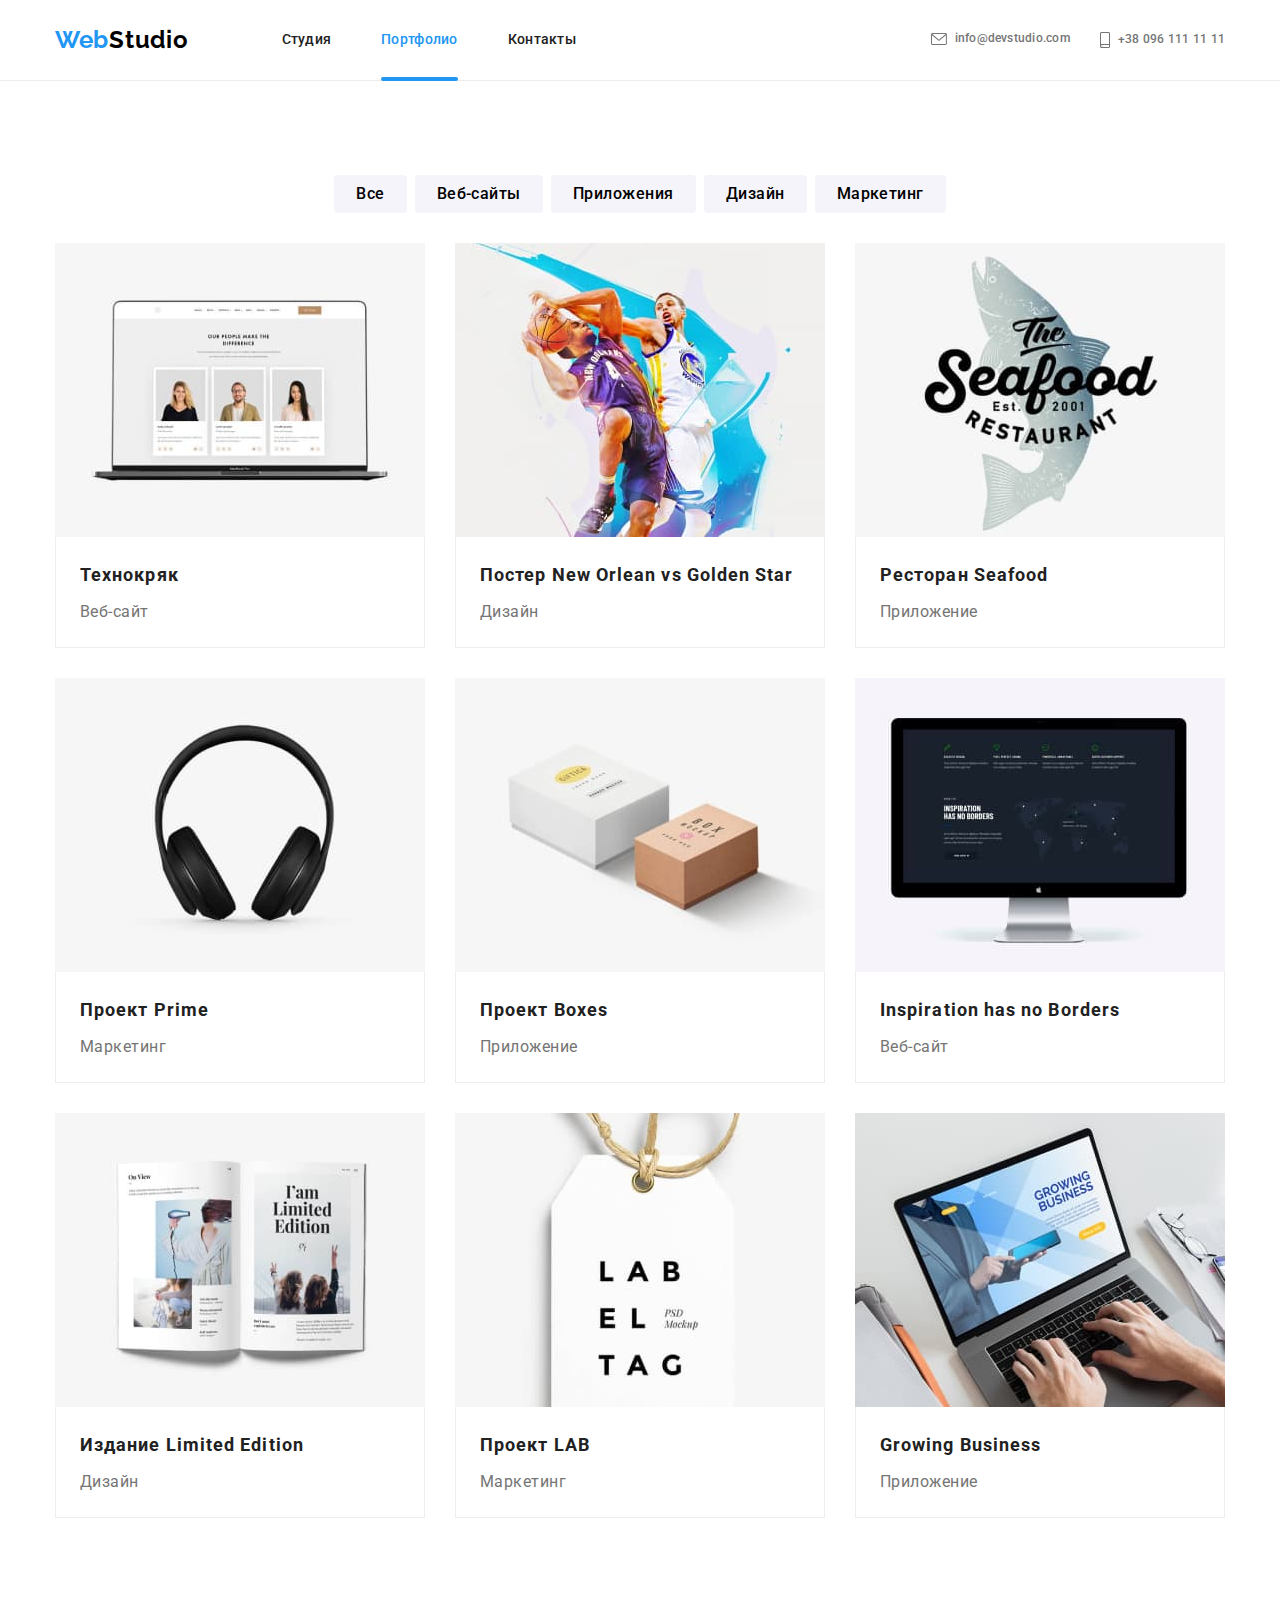
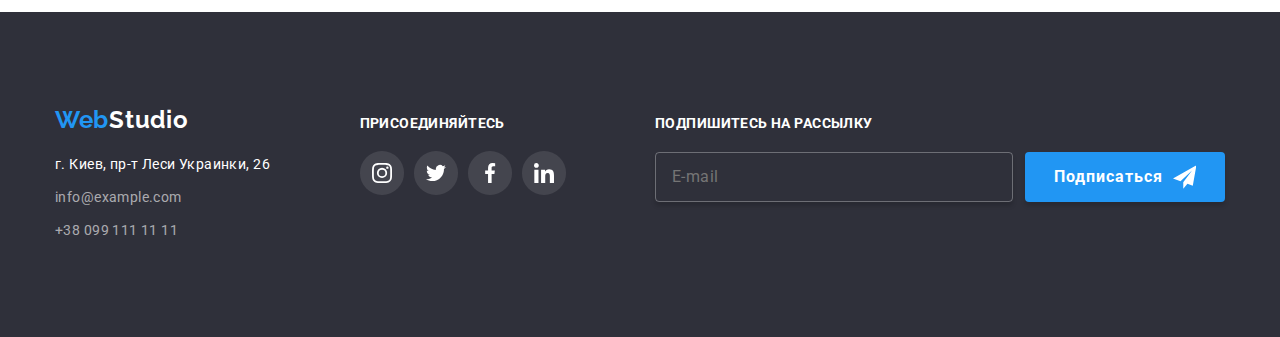
==== commit 7eb63c55: "ДЗ8 на сдачу" ====
--- a/portfolio.html
+++ b/portfolio.html
@@ -151,6 +151,10 @@
               <a href="" class="project-card">
                 <div class="project-card__content">
                   <img
+                    srcset="
+                      ./images/portfolio1.jpg    1x,
+                      ./images/portfolio1@2x.jpg 2x
+                    "
                     src="./images/portfolio1.jpg"
                     alt="Картинка1"
                     class="project-card__picture"
@@ -171,6 +175,10 @@
               <a href="" class="project-card">
                 <div class="project-card__content">
                   <img
+                    srcset="
+                      ./images/portfolio2.jpg    1x,
+                      ./images/portfolio2@2x.jpg 2x
+                    "
                     src="./images/portfolio2.jpg"
                     alt="Картинка2"
                     class="project-card__picture"
@@ -193,6 +201,10 @@
               <a href="" class="project-card">
                 <div class="project-card__content">
                   <img
+                    srcset="
+                      ./images/portfolio3.jpg    1x,
+                      ./images/portfolio3@2x.jpg 2x
+                    "
                     src="./images/portfolio3.jpg"
                     alt="Картинка3"
                     class="project-card__picture"
@@ -213,6 +225,10 @@
               <a href="" class="project-card">
                 <div class="project-card__content">
                   <img
+                    srcset="
+                      ./images/portfolio4.jpg    1x,
+                      ./images/portfolio4@2x.jpg 2x
+                    "
                     src="./images/portfolio4.jpg"
                     alt="Картинка4"
                     class="project-card__picture"
@@ -233,6 +249,10 @@
               <a href="" class="project-card">
                 <div class="project-card__content">
                   <img
+                    srcset="
+                      ./images/portfolio5.jpg    1x,
+                      ./images/portfolio5@2x.jpg 2x
+                    "
                     src="./images/portfolio5.jpg"
                     alt="Картинка5"
                     class="project-card__picture"
@@ -253,6 +273,10 @@
               <a href="" class="project-card">
                 <div class="project-card__content">
                   <img
+                    srcset="
+                      ./images/portfolio6.jpg    1x,
+                      ./images/portfolio6@2x.jpg 2x
+                    "
                     src="./images/portfolio6.jpg"
                     alt="Картинка6"
                     class="project-card__picture"
@@ -273,6 +297,10 @@
               <a href="" class="project-card">
                 <div class="project-card__content">
                   <img
+                    srcset="
+                      ./images/portfolio7.jpg    1x,
+                      ./images/portfolio7@2x.jpg 2x
+                    "
                     src="./images/portfolio7.jpg"
                     alt="Картинка7"
                     class="project-card__picture"
@@ -293,6 +321,10 @@
               <a href="" class="project-card">
                 <div class="project-card__content">
                   <img
+                    srcset="
+                      ./images/portfolio8.jpg    1x,
+                      ./images/portfolio8@2x.jpg 2x
+                    "
                     src="./images/portfolio8.jpg"
                     alt="Картинка8"
                     class="project-card__picture"
@@ -313,6 +345,10 @@
               <a href="" class="project-card">
                 <div class="project-card__content">
                   <img
+                    srcset="
+                      ./images/portfolio9.jpg    1x,
+                      ./images/portfolio9@2x.jpg 2x
+                    "
                     src="./images/portfolio9.jpg"
                     alt="Картинка9"
                     class="project-card__picture"
--- a/css/main.min.css
+++ b/css/main.min.css
@@ -1,2 +1,2 @@
-body{font-family:"Roboto",sans-serif;color:#212121;background-color:#fff}ul{list-style:none;margin:0;padding:0}nav{display:inline-block}h1,h2,h3{margin:0}p{margin:0}img{display:block;max-width:100%;height:auto}a{text-decoration:none}button{display:-webkit-inline-box;display:-ms-inline-flexbox;display:inline-flex;border:0;padding:0}input{outline:none}textarea{outline:none;resize:none}.container{max-width:480px;margin-left:auto;margin-right:auto;padding-left:15px;padding-right:15px}@media screen and (min-width: 768px){.container{max-width:768px}}.section{padding-top:60px;padding-bottom:60px}address{font-style:normal}.logo{font-family:"Raleway";font-weight:700;font-size:24px;line-height:1.16;letter-spacing:0.03em;color:#2196f3;margin-top:auto;margin-bottom:auto}.logo__word{font-family:"Raleway";font-weight:700;font-size:24px;line-height:1.16;letter-spacing:0.03em;color:#2196f3}.logo__word--header{color:#000}.logo__word--footer{color:#fff}.page-header{padding-top:10px;padding-bottom:10px;border-bottom:1px solid #ececec}@media screen and (min-width: 768px){.page-header{padding-top:0;padding-bottom:0}}.page-header .container{display:-webkit-box;display:-ms-flexbox;display:flex;-webkit-box-pack:justify;-ms-flex-pack:justify;justify-content:space-between;-webkit-box-align:center;-ms-flex-align:center;align-items:center}.nav-box{display:-webkit-box;display:-ms-flexbox;display:flex}@media screen and (min-width: 768px){.nav-box{width:100%}}.nav-list{display:none;margin-left:auto;margin-right:auto}@media screen and (min-width: 768px){.nav-list{display:-webkit-box;display:-ms-flexbox;display:flex}}.nav-list__item:not(:last-child){margin-right:50px}.nav-list__link{font-weight:500;font-size:14px;line-height:1.14;letter-spacing:0.02em;color:#212121;display:block;padding-top:32px;padding-bottom:32px;-webkit-transition:color 250ms cubic-bezier(0.4, 0, 0.2, 1);transition:color 250ms cubic-bezier(0.4, 0, 0.2, 1)}.nav-list__link:hover,.nav-list__link:focus{color:#2196f3}.nav-list__link--active{position:relative;color:#2196f3}.nav-list__link--active::after{content:"";position:absolute;bottom:0;display:block;width:100%;height:4px;margin-bottom:-1px;background-color:#2196f3;border-radius:2px}.contact-list{display:none}@media screen and (min-width: 768px){.contact-list{display:block}}.contact-list__item:not(:last-child){margin-bottom:10px}.contact-list__link{display:-webkit-box;display:-ms-flexbox;display:flex;-webkit-box-align:center;-ms-flex-align:center;align-items:center;font-weight:500;font-size:12px;line-height:1.16;letter-spacing:0.02em;color:#757575;-webkit-transition:color 250ms cubic-bezier(0.4, 0, 0.2, 1);transition:color 250ms cubic-bezier(0.4, 0, 0.2, 1)}.contact-list__link:hover,.contact-list__link:focus{color:#2196f3}.contact-list__icon{display:inline-block;margin-right:8px;fill:currentColor}.burger-button{background-color:transparent}.burger-button:hover,.burger-button:focus{color:#2196f3}@media screen and (min-width: 768px){.burger-button{display:none}}.burger-button__icon{fill:currentColor}.mobile-menu{position:absolute;display:none;-webkit-box-orient:vertical;-webkit-box-direction:normal;-ms-flex-direction:column;flex-direction:column;-webkit-box-pack:justify;-ms-flex-pack:justify;justify-content:space-between;top:0;left:0;width:100%;height:100%;padding:48px 40px;background-color:#fff}.mobile-menu.is-open{display:-webkit-box;display:-ms-flexbox;display:flex}.menu-close-button{position:absolute;top:10px;right:15px;background-color:transparent}.menu-close-button:hover,.menu-close-button:focus{color:#2196f3}.menu-close-button__icon{fill:currentColor}.mobile-menu__item:not(:last-child){margin-bottom:32px}.mobile-menu__link{font-family:"Roboto";font-weight:500;font-size:40px;line-height:1.17;letter-spacing:0.02em;color:#212121}.mobile-menu__link:hover,.mobile-menu__link:focus{color:#2196f3}.mobile-menu-contacts{margin-bottom:64px}.mobile-menu-contacts__item:not(:last-child){margin-bottom:32px}.mobile-menu-tel__link{font-family:#212121;font-style:normal;font-weight:500;font-size:34px;line-height:1.17;letter-spacing:0.02em;color:#2196f3}.mobile-menu-mail__link{font-family:#212121;font-style:normal;font-weight:500;font-size:24px;line-height:1.16;letter-spacing:0.02em;color:#757575}.mobile-menu-networks{display:-webkit-box;display:-ms-flexbox;display:flex}.mobile-menu-networks__item:not(:last-child){margin-right:10px}.mobile-menu-networks__item:not(:last-child)::after{content:"";width:0;height:100%;border:1px solid rgba(33,33,33,0.2);margin-left:10px}.mobile-menu-networks__link{font-family:#212121;font-style:normal;font-weight:500;font-size:18px;line-height:1.22;letter-spacing:0.02em;color:#2196f3}.hero-box{max-width:480px;height:auto;background-color:#2f303a;text-align:center;margin-right:auto;margin-left:auto;padding:118px 60px;background-image:-webkit-gradient(linear, left top, left bottom, from(rgba(47,48,58,0.4)), to(rgba(47,48,58,0.4))),url(/images/mobile/mobile-hero.jpg);background-image:linear-gradient(rgba(47,48,58,0.4), rgba(47,48,58,0.4)),url(/images/mobile/mobile-hero.jpg);background-size:cover}@media screen and (min-device-pixel-ratio: 2), screen and (-webkit-min-device-pixel-ratio: 2), screen and (min-resolution: 192dpi), screen and (min-resolution: 2dppx){.hero-box{background-image:-webkit-gradient(linear, left top, left bottom, from(rgba(47,48,58,0.4)), to(rgba(47,48,58,0.4))),url(/images/mobile/mobile-hero@2x.jpg);background-image:linear-gradient(rgba(47,48,58,0.4), rgba(47,48,58,0.4)),url(/images/mobile/mobile-hero@2x.jpg)}}@media screen and (min-width: 768px){.hero-box{max-width:768px;height:auto;background-color:#2f303a;text-align:center;margin-right:auto;margin-left:auto;padding:118px 204px;background-image:-webkit-gradient(linear, left top, left bottom, from(rgba(47,48,58,0.4)), to(rgba(47,48,58,0.4))),url(/images/tablet/tablet-hero.jpg);background-image:linear-gradient(rgba(47,48,58,0.4), rgba(47,48,58,0.4)),url(/images/tablet/tablet-hero.jpg);background-size:cover}}@media screen and (min-width: 768px) and (min-device-pixel-ratio: 2), screen and (min-width: 768px) and (-webkit-min-device-pixel-ratio: 2), screen and (min-width: 768px) and (min-resolution: 192dpi), screen and (min-width: 768px) and (min-resolution: 2dppx){.hero-box{background-image:-webkit-gradient(linear, left top, left bottom, from(rgba(47,48,58,0.4)), to(rgba(47,48,58,0.4))),url(/images/tablet/tablet-hero@2x.jpg);background-image:linear-gradient(rgba(47,48,58,0.4), rgba(47,48,58,0.4)),url(/images/tablet/tablet-hero@2x.jpg)}}.hero-box__title{font-weight:900;font-size:26px;line-height:1.62;letter-spacing:0.06em;text-transform:uppercase;color:#fff}.order-button{font-weight:700;font-size:16px;line-height:1.87;letter-spacing:0.06em;background-color:#2196f3;color:#fff;cursor:pointer;min-width:200px;border-radius:4px;margin-top:30px;padding:10px 32px;-webkit-transition:background-color 250ms cubic-bezier(0.4, 0, 0.2, 1);transition:background-color 250ms cubic-bezier(0.4, 0, 0.2, 1)}.order-button:hover,.order-button:focus{background-color:#188ce8}.features-box__title--visually-hidden{position:absolute;clip:rect(0 0 0 0);width:1px;height:1px;margin:-1px}@media screen and (min-width: 768px){.features-list{display:-webkit-box;display:-ms-flexbox;display:flex;-webkit-box-pack:center;-ms-flex-pack:center;justify-content:center;-ms-flex-wrap:wrap;flex-wrap:wrap;margin-top:-30px;margin-left:-30px}}@media screen and (min-width: 768px){.features-list__item{-ms-flex-preferred-size:calc(100% / 2 - 30px);flex-basis:calc(100% / 2 - 30px);margin-top:30px;margin-left:30px}}.features-list__item:not(:last-child){margin-bottom:30px}@media screen and (min-width: 768px){.features-list__item:not(:last-child){margin-bottom:0px}}.features-list__picture{text-align:center;padding:25px 0;background-color:#f5f4fa}.features-list__title{font-weight:700;font-size:14px;line-height:1.14;text-align:center;letter-spacing:0.03em;text-transform:uppercase;margin-top:30px}.features-list__text{font-size:14px;line-height:1.71;letter-spacing:0.03em;color:#757575;margin-top:10px}.activities-box{display:none}.team-box{background-color:#f5f4fa}.team-box__title{font-weight:700;font-size:28px;line-height:1.17;letter-spacing:0.03em;text-align:center;margin-bottom:30px}@media screen and (min-width: 768px){.team-list{display:-webkit-box;display:-ms-flexbox;display:flex;-webkit-box-pack:center;-ms-flex-pack:center;justify-content:center;-ms-flex-wrap:wrap;flex-wrap:wrap;margin-top:-30px;margin-left:-30px}}.team-list__item{margin-left:auto;margin-right:auto;background-color:#fff;max-width:270px;text-align:center;border-radius:0px 0px 4px 4px;-webkit-box-shadow:0px 1px 3px rgba(0,0,0,0.12),0px 1px 1px rgba(0,0,0,0.14),0px 2px 1px rgba(0,0,0,0.2);box-shadow:0px 1px 3px rgba(0,0,0,0.12),0px 1px 1px rgba(0,0,0,0.14),0px 2px 1px rgba(0,0,0,0.2)}.team-list__item:not(:last-child){margin-bottom:30px}@media screen and (min-width: 768px){.team-list__item:not(:last-child){margin-bottom:0}}@media screen and (min-width: 768px){.team-list__item{max-width:354px;-ms-flex-preferred-size:calc(100% / 2 - 30px);flex-basis:calc(100% / 2 - 30px);margin-left:30px;margin-top:30px}}.team-list__description{padding-top:30px;padding-bottom:24px}.team-list__member-name{font-weight:500;font-size:16px;line-height:1.19;letter-spacing:0.03em}.team-list__member-position{font-size:16px;line-height:1.19;letter-spacing:0.03em;color:#757575;margin-top:10px;margin-bottom:16px}.social-networks-list{display:-webkit-box;display:-ms-flexbox;display:flex;-webkit-box-pack:center;-ms-flex-pack:center;justify-content:center}.social-networks-list__item:not(:last-child){margin-right:10px}.social-networks-list__link{display:-webkit-box;display:-ms-flexbox;display:flex;-webkit-box-pack:center;-ms-flex-pack:center;justify-content:center;-webkit-box-align:center;-ms-flex-align:center;align-items:center;width:44px;height:44px;border-radius:50%;-webkit-transition:color 250ms cubic-bezier(0.4, 0, 0.2, 1),background-color 250ms cubic-bezier(0.4, 0, 0.2, 1);transition:color 250ms cubic-bezier(0.4, 0, 0.2, 1),background-color 250ms cubic-bezier(0.4, 0, 0.2, 1)}.social-networks-list__link:hover,.social-networks-list__link:focus{color:white;background-color:#2196f3}.social-networks-list__link--light{color:#afb1b8}.social-networks-list__link--dark{color:#ffffff;background-image:-webkit-gradient(linear, left top, left bottom, from(rgba(255,255,255,0.1)), to(rgba(255,255,255,0.1)));background-image:linear-gradient(rgba(255,255,255,0.1), rgba(255,255,255,0.1))}.social-networks-list__icon{fill:currentColor}.clients-box__title{font-weight:700;font-size:28px;line-height:1.17;text-align:center;letter-spacing:0.03em;margin-bottom:30px}.clients-list{display:-webkit-box;display:-ms-flexbox;display:flex;-webkit-box-pack:center;-ms-flex-pack:center;justify-content:center;-ms-flex-wrap:wrap;flex-wrap:wrap;margin-top:-30px;margin-left:-30px}.clients-list__item{-ms-flex-preferred-size:calc(100% / 2 - 30px);flex-basis:calc(100% / 2 - 30px);margin-top:30px;margin-left:30px}@media screen and (min-width: 768px){.clients-list__item{-ms-flex-preferred-size:calc(100% / 3 - 30px);flex-basis:calc(100% / 3 - 30px)}}.clients-list__link{display:-webkit-box;display:-ms-flexbox;display:flex;-webkit-box-pack:center;-ms-flex-pack:center;justify-content:center;-webkit-box-align:center;-ms-flex-align:center;align-items:center;min-width:210px;height:92px;border:1px solid #afb1b8;border-radius:4px;color:#afb1b8;-webkit-transition:color 250ms cubic-bezier(0.4, 0, 0.2, 1),border-color 250ms cubic-bezier(0.4, 0, 0.2, 1);transition:color 250ms cubic-bezier(0.4, 0, 0.2, 1),border-color 250ms cubic-bezier(0.4, 0, 0.2, 1)}.clients-list__link:hover,.clients-list__link:focus{color:#2196f3;border-color:#2196f3}@media screen and (min-width: 768px){.clients-list__link{min-width:226px}}.clients-list__icon{fill:currentColor}.footer-box{background-color:#2f303a}.footer-content{text-align:center}@media screen and (min-width: 768px){.footer-content{display:-webkit-box;display:-ms-flexbox;display:flex;-ms-flex-wrap:wrap;flex-wrap:wrap;-webkit-box-pack:baseline;-ms-flex-pack:baseline;justify-content:baseline;padding:0 80px}}.adress-section{font-size:14px;line-height:1.71;letter-spacing:0.03em;color:#fff;margin-top:20px}.adress-list{margin-top:8px}.adress-list__item:not(:last-child){margin-bottom:8px}.adress-list__link{font-size:14px;line-height:1.71;letter-spacing:0.03em;color:rgba(255,255,255,0.6);-webkit-transition:color 250ms cubic-bezier(0.4, 0, 0.2, 1);transition:color 250ms cubic-bezier(0.4, 0, 0.2, 1)}.adress-list__link:hover,.adress-list__link:focus{color:#2196f3}.join-box{margin-top:60px}@media screen and (min-width: 768px){.join-box{margin-top:0;margin-left:auto}}.join-box__word{font-weight:700;font-size:14px;line-height:1.14;letter-spacing:0.03em;text-transform:uppercase;color:#ffffff;margin-bottom:20px}.subscribe-form{margin-top:60px}@media screen and (min-width: 768px){.subscribe-form{min-width:450px;margin-left:auto;margin-right:auto}}.subscribe-form__label{font-weight:700;font-size:14px;line-height:1.14;letter-spacing:0.03em;text-transform:uppercase;color:#ffffff}.subscribe-form__input-box{margin-top:20px}.subscribe-form__input-item{display:block;width:100%;min-height:50px;padding-left:16px;background-color:transparent;border:1px solid rgba(255,255,255,0.3);-webkit-box-shadow:0px 4px 4px rgba(0,0,0,0.15);box-shadow:0px 4px 4px rgba(0,0,0,0.15);border-radius:4px;font-size:16px;line-height:1.25;letter-spacing:0.03em;color:rgba(255,255,255,0.6)}.subscribe-form__button{display:-webkit-box;display:-ms-flexbox;display:flex;-webkit-box-pack:center;-ms-flex-pack:center;justify-content:center;-webkit-box-align:center;-ms-flex-align:center;align-items:center;min-width:200px;height:50px;padding:10px 29px;margin-top:20px;margin-left:auto;margin-right:auto;background-color:#2196f3;-webkit-box-shadow:0px 4px 4px rgba(0,0,0,0.15);box-shadow:0px 4px 4px rgba(0,0,0,0.15);border-radius:4px;font-weight:700;font-size:16px;line-height:1.87;letter-spacing:0.06em;color:#ffffff;-webkit-transition:background-color 250ms cubic-bezier(0.4, 0, 0.2, 1);transition:background-color 250ms cubic-bezier(0.4, 0, 0.2, 1)}.subscribe-form__button:hover,.subscribe-form__button:focus{background-color:#188ce8}.subscribe-form__icon{margin-left:10px}.backdrop{position:fixed;top:0;left:0;bottom:0;right:0;background-color:rgba(0,0,0,0.2);-webkit-transition:opacity 250ms cubic-bezier(0.4, 0, 0.2, 1);transition:opacity 250ms cubic-bezier(0.4, 0, 0.2, 1)}.backdrop.is-hidden{opacity:0;pointer-events:none}.backdrop.is-hidden .modal{-webkit-transform:translate(-50%, -50%) scale(0.5);transform:translate(-50%, -50%) scale(0.5)}.modal{position:relative;top:50%;left:50%;-webkit-transform:translate(-50%, -50%) scale(1);transform:translate(-50%, -50%) scale(1);width:100%;padding:40px;background-color:#fff;-webkit-transition:-webkit-transform 250ms cubic-bezier(0.4, 0, 0.2, 1);transition:-webkit-transform 250ms cubic-bezier(0.4, 0, 0.2, 1);transition:transform 250ms cubic-bezier(0.4, 0, 0.2, 1);transition:transform 250ms cubic-bezier(0.4, 0, 0.2, 1), -webkit-transform 250ms cubic-bezier(0.4, 0, 0.2, 1)}.modal__close-button{position:absolute;top:8px;right:8px;display:-webkit-box;display:-ms-flexbox;display:flex;-webkit-box-pack:center;-ms-flex-pack:center;justify-content:center;-webkit-box-align:center;-ms-flex-align:center;align-items:center;width:30px;height:30px;border:1px solid rgba(0,0,0,0.1);border-radius:50%;background-color:#fff;cursor:pointer;-webkit-transition:color 250ms cubic-bezier(0.4, 0, 0.2, 1);transition:color 250ms cubic-bezier(0.4, 0, 0.2, 1)}.modal__close-button:hover{color:#2196f3}.modal__button-icon{fill:currentColor}.modal__title{font-weight:700;font-size:20px;line-height:1.15;text-align:center;letter-spacing:0.03em;margin-bottom:12px}.form-label{display:block;margin-bottom:10px}.form-label__name{display:block;font-size:12px;line-height:1.17;letter-spacing:0.01em;color:#757575;margin-bottom:4px}.form-label__input-box{display:block;position:relative}.form-label__input-item{display:block;width:100%;padding-left:42px;padding-top:12px;padding-bottom:12px;border:1px solid rgba(33,33,33,0.2);border-radius:4px;cursor:pointer;-webkit-transition:border-color 250ms cubic-bezier(0.4, 0, 0.2, 1);transition:border-color 250ms cubic-bezier(0.4, 0, 0.2, 1)}.form-label__input-item:focus{border-color:#2196f3}.form-label__input-icon{position:absolute;top:50%;left:12px;-webkit-transform:translateY(-50%);transform:translateY(-50%);fill:currentColor;-webkit-transition:color 250ms cubic-bezier(0.4, 0, 0.2, 1);transition:color 250ms cubic-bezier(0.4, 0, 0.2, 1)}.form-label__input-item:focus+.form-label__input-icon{color:#2196f3}.form-label__textarea-item{display:block;width:100%;min-height:120px;padding:16px 12px;border:1px solid rgba(33,33,33,0.2);border-radius:4px;cursor:pointer;-webkit-transition:border-color 250ms cubic-bezier(0.4, 0, 0.2, 1);transition:border-color 250ms cubic-bezier(0.4, 0, 0.2, 1)}.form-label__textarea-item::-webkit-input-placeholder{font-size:12px;line-height:1.17;letter-spacing:0.01em;color:rgba(117,117,117,0.5)}.form-label__textarea-item:-ms-input-placeholder{font-size:12px;line-height:1.17;letter-spacing:0.01em;color:rgba(117,117,117,0.5)}.form-label__textarea-item::-ms-input-placeholder{font-size:12px;line-height:1.17;letter-spacing:0.01em;color:rgba(117,117,117,0.5)}.form-label__textarea-item::placeholder{font-size:12px;line-height:1.17;letter-spacing:0.01em;color:rgba(117,117,117,0.5)}.form-label__textarea-item:focus{border-color:#2196f3}.form-check{display:-webkit-box;display:-ms-flexbox;display:flex;-webkit-box-pack:center;-ms-flex-pack:center;justify-content:center;-webkit-box-align:center;-ms-flex-align:center;align-items:center;margin-top:20px}.form-check__input-item{-webkit-appearance:none;-moz-appearance:none;appearance:none;position:absolute}.form-check__input-icon{display:block;border:2px solid #212121;border-radius:2px;-webkit-transition:background-color 250ms cubic-bezier(0.4, 0, 0.2, 1),border-color 250ms cubic-bezier(0.4, 0, 0.2, 1);transition:background-color 250ms cubic-bezier(0.4, 0, 0.2, 1),border-color 250ms cubic-bezier(0.4, 0, 0.2, 1)}.form-check__input-item:checked+.form-check__input-icon{background-color:#2196f3;border-color:#2196f3}.form-check__text{display:block;margin-left:8px;font-size:12px;line-height:1.17;letter-spacing:0.03em;color:#757575}.form-check__link{font-style:normal;font-weight:normal;font-size:12px;line-height:1.17;letter-spacing:0.03em;text-decoration:underline;color:#2196f3}.form-button{display:block;margin-top:30px;margin-left:auto;margin-right:auto;min-width:200px;min-height:50px;background-color:#2196f3;font-weight:700;font-size:16px;line-height:1.87;-webkit-box-align:center;-ms-flex-align:center;align-items:center;text-align:center;letter-spacing:0.06em;color:#ffffff;-webkit-box-shadow:0px 4px 4px rgba(0,0,0,0.15);box-shadow:0px 4px 4px rgba(0,0,0,0.15);border-radius:4px;cursor:pointer;-webkit-transition:background-color 250ms cubic-bezier(0.4, 0, 0.2, 1);transition:background-color 250ms cubic-bezier(0.4, 0, 0.2, 1)}.form-button:hover,.form-button:focus{background-color:#188ce8}.portfolio-title{font-weight:700;font-size:36px;line-height:1.16;letter-spacing:0.03em;text-align:center}.portfolio-title--visually-hidden{position:absolute;clip:rect(0 0 0 0);width:1px;height:1px;margin:-1px}.filters-list{display:-webkit-box;display:-ms-flexbox;display:flex;-ms-flex-wrap:wrap;flex-wrap:wrap;margin-top:-15px;margin-bottom:40px}@media screen and (min-width: 768px){.filters-list{-ms-flex-wrap:nowrap;flex-wrap:nowrap;-webkit-box-pack:center;-ms-flex-pack:center;justify-content:center;margin-bottom:30px}}.filters-list__item{margin-top:15px}.filters-list__item:not(:last-child){margin-right:8px}.filter-button{font-family:"Roboto";font-weight:500;font-size:16px;line-height:1.62;letter-spacing:0.03em;background-color:#f5f4fa;border-radius:4px;padding:6px 22px;-webkit-transition:background-color 250ms cubic-bezier(0.4, 0, 0.2, 1),color 250ms cubic-bezier(0.4, 0, 0.2, 1),-webkit-box-shadow 250ms cubic-bezier(0.4, 0, 0.2, 1);transition:background-color 250ms cubic-bezier(0.4, 0, 0.2, 1),color 250ms cubic-bezier(0.4, 0, 0.2, 1),-webkit-box-shadow 250ms cubic-bezier(0.4, 0, 0.2, 1);transition:background-color 250ms cubic-bezier(0.4, 0, 0.2, 1),color 250ms cubic-bezier(0.4, 0, 0.2, 1),box-shadow 250ms cubic-bezier(0.4, 0, 0.2, 1);transition:background-color 250ms cubic-bezier(0.4, 0, 0.2, 1),color 250ms cubic-bezier(0.4, 0, 0.2, 1),box-shadow 250ms cubic-bezier(0.4, 0, 0.2, 1),-webkit-box-shadow 250ms cubic-bezier(0.4, 0, 0.2, 1)}.filter-button:hover,.filter-button:focus{background-color:#2196f3;color:#fff;cursor:pointer;-webkit-box-shadow:0px 3px 1px rgba(0,0,0,0.1),0px 1px 2px rgba(0,0,0,0.08),0px 2px 2px rgba(0,0,0,0.12);box-shadow:0px 3px 1px rgba(0,0,0,0.1),0px 1px 2px rgba(0,0,0,0.08),0px 2px 2px rgba(0,0,0,0.12)}@media screen and (min-width: 768px){.projects-list{display:-webkit-box;display:-ms-flexbox;display:flex;-webkit-box-pack:center;-ms-flex-pack:center;justify-content:center;-ms-flex-wrap:wrap;flex-wrap:wrap;margin-top:-30px;margin-left:-30px}}@media screen and (min-width: 768px){.projects-list__item{-ms-flex-preferred-size:calc(100% / 2 - 30px);flex-basis:calc(100% / 2 - 30px);margin-top:30px;margin-left:30px}}.projects-list__item:not(:last-child){margin-bottom:30px}@media screen and (min-width: 768px){.projects-list__item:not(:last-child){margin-bottom:0}}.project-card{display:block;-webkit-transition:-webkit-box-shadow 250ms cubic-bezier(0.4, 0, 0.2, 1);transition:-webkit-box-shadow 250ms cubic-bezier(0.4, 0, 0.2, 1);transition:box-shadow 250ms cubic-bezier(0.4, 0, 0.2, 1);transition:box-shadow 250ms cubic-bezier(0.4, 0, 0.2, 1), -webkit-box-shadow 250ms cubic-bezier(0.4, 0, 0.2, 1)}.project-card:hover,.project-card:focus{-webkit-box-shadow:0px 1px 1px rgba(0,0,0,0.12),0px 4px 4px rgba(0,0,0,0.06),1px 4px 6px rgba(0,0,0,0.16);box-shadow:0px 1px 1px rgba(0,0,0,0.12),0px 4px 4px rgba(0,0,0,0.06),1px 4px 6px rgba(0,0,0,0.16)}.project-card__content{position:relative;overflow:hidden}.project-card__picture{width:100%;height:auto}.project-card__overlay{position:absolute;top:0;left:0;display:block;padding:77px 24px;width:100%;height:100%;font-size:18px;line-height:1.56;letter-spacing:0.03em;color:#ffffff;background-color:rgba(33,150,243,0.9);-webkit-transform:translateY(100%);transform:translateY(100%);-webkit-transition:-webkit-transform 250ms cubic-bezier(0.4, 0, 0.2, 1);transition:-webkit-transform 250ms cubic-bezier(0.4, 0, 0.2, 1);transition:transform 250ms cubic-bezier(0.4, 0, 0.2, 1);transition:transform 250ms cubic-bezier(0.4, 0, 0.2, 1), -webkit-transform 250ms cubic-bezier(0.4, 0, 0.2, 1)}.project-card:hover .project-card__overlay,.project-card:focus .project-card__overlay{-webkit-transform:translateY(0);transform:translateY(0)}.project-card__text{border-left:1px solid #eeeeee;border-bottom:1px solid #eeeeee;border-right:1px solid #eeeeee;padding:20px 24px}.project-card__name{font-weight:700;font-size:18px;line-height:2;letter-spacing:0.06em;color:#212121}.project-card__category{font-size:16px;line-height:1.87;letter-spacing:0.03em;color:#757575;margin-top:4px}
+body{font-family:"Roboto",sans-serif;color:#212121;background-color:#fff}ul{list-style:none;margin:0;padding:0}nav{display:inline-block}h1,h2,h3{margin:0}p{margin:0}img{display:block;max-width:100%;height:auto}a{text-decoration:none}button{display:-webkit-inline-box;display:-ms-inline-flexbox;display:inline-flex;border:0;padding:0}input{outline:none}textarea{outline:none;resize:none}.container{max-width:480px;margin-left:auto;margin-right:auto;padding-left:15px;padding-right:15px}@media screen and (min-width: 768px){.container{max-width:768px}}@media screen and (min-width: 1200px){.container{max-width:1200px}}.section{padding-top:60px;padding-bottom:60px}@media screen and (min-width: 1200px){.section{padding-top:94px;padding-bottom:94px}}address{font-style:normal}.logo{font-family:"Raleway";font-weight:700;font-size:24px;line-height:1.16;letter-spacing:0.03em;color:#2196f3;margin-top:auto;margin-bottom:auto}.logo__word{font-family:"Raleway";font-weight:700;font-size:24px;line-height:1.16;letter-spacing:0.03em;color:#2196f3}.logo__word--header{color:#000}.logo__word--footer{color:#fff}.page-header{padding-top:10px;padding-bottom:10px;border-bottom:1px solid #ececec}@media screen and (min-width: 768px){.page-header{padding-top:0;padding-bottom:0}}.page-header .container{display:-webkit-box;display:-ms-flexbox;display:flex;-webkit-box-pack:justify;-ms-flex-pack:justify;justify-content:space-between;-webkit-box-align:center;-ms-flex-align:center;align-items:center}.nav-box{display:-webkit-box;display:-ms-flexbox;display:flex}@media screen and (min-width: 768px){.nav-box{width:100%}}.nav-list{display:none;margin-left:auto;margin-right:auto}@media screen and (min-width: 768px){.nav-list{display:-webkit-box;display:-ms-flexbox;display:flex}}@media screen and (min-width: 1200px){.nav-list{margin-left:93px}}.nav-list__item:not(:last-child){margin-right:50px}.nav-list__link{font-weight:500;font-size:14px;line-height:1.14;letter-spacing:0.02em;color:#212121;display:block;padding-top:32px;padding-bottom:32px;-webkit-transition:color 250ms cubic-bezier(0.4, 0, 0.2, 1);transition:color 250ms cubic-bezier(0.4, 0, 0.2, 1)}.nav-list__link:hover,.nav-list__link:focus{color:#2196f3}.nav-list__link--active{position:relative;color:#2196f3}.nav-list__link--active::after{content:"";position:absolute;bottom:0;display:block;width:100%;height:4px;margin-bottom:-1px;background-color:#2196f3;border-radius:2px}.contact-list{display:none}@media screen and (min-width: 768px){.contact-list{display:block}}@media screen and (min-width: 1200px){.contact-list{display:-webkit-box;display:-ms-flexbox;display:flex;-webkit-box-pack:end;-ms-flex-pack:end;justify-content:end;width:100%}}.contact-list__item:not(:last-child){margin-bottom:10px}@media screen and (min-width: 1200px){.contact-list__item:not(:last-child){margin-bottom:0;margin-right:30px}}.contact-list__link{display:-webkit-box;display:-ms-flexbox;display:flex;-webkit-box-align:center;-ms-flex-align:center;align-items:center;font-weight:500;font-size:12px;line-height:1.16;letter-spacing:0.02em;color:#757575;-webkit-transition:color 250ms cubic-bezier(0.4, 0, 0.2, 1);transition:color 250ms cubic-bezier(0.4, 0, 0.2, 1)}.contact-list__link:hover,.contact-list__link:focus{color:#2196f3}.contact-list__icon{display:inline-block;margin-right:8px;fill:currentColor}.burger-button{background-color:transparent}.burger-button:hover,.burger-button:focus{color:#2196f3}@media screen and (min-width: 768px){.burger-button{display:none}}.burger-button__icon{fill:currentColor}.mobile-menu{position:absolute;z-index:2;display:none;-webkit-box-orient:vertical;-webkit-box-direction:normal;-ms-flex-direction:column;flex-direction:column;-webkit-box-pack:justify;-ms-flex-pack:justify;justify-content:space-between;top:0;left:0;width:100%;height:100%;padding:48px 40px;background-color:#fff}.mobile-menu.is-open{display:-webkit-box;display:-ms-flexbox;display:flex}.menu-close-button{position:absolute;top:10px;right:15px;background-color:transparent}.menu-close-button:hover,.menu-close-button:focus{color:#2196f3}.menu-close-button__icon{fill:currentColor}.mobile-menu__item:not(:last-child){margin-bottom:32px}.mobile-menu__link{font-family:"Roboto";font-weight:500;font-size:40px;line-height:1.17;letter-spacing:0.02em;color:#212121}.mobile-menu__link:hover,.mobile-menu__link:focus{color:#2196f3}.mobile-menu-contacts{margin-bottom:64px}.mobile-menu-contacts__item:not(:last-child){margin-bottom:32px}.mobile-menu-tel__link{font-family:#212121;font-style:normal;font-weight:500;font-size:34px;line-height:1.17;letter-spacing:0.02em;color:#2196f3}.mobile-menu-mail__link{font-family:#212121;font-style:normal;font-weight:500;font-size:24px;line-height:1.16;letter-spacing:0.02em;color:#757575}.mobile-menu-networks{display:-webkit-box;display:-ms-flexbox;display:flex}.mobile-menu-networks__item:not(:last-child){margin-right:10px}.mobile-menu-networks__item:not(:last-child)::after{content:"";width:0;height:100%;border:1px solid rgba(33,33,33,0.2);margin-left:10px}.mobile-menu-networks__link{font-family:#212121;font-style:normal;font-weight:500;font-size:18px;line-height:1.22;letter-spacing:0.02em;color:#2196f3}.hero-box{max-width:480px;background-color:#2f303a;text-align:center;margin-right:auto;margin-left:auto;padding-top:118px;padding-bottom:118px;background-image:-webkit-gradient(linear, left top, left bottom, from(rgba(47,48,58,0.4)), to(rgba(47,48,58,0.4))),url(/images/mobile/mobile-hero.jpg);background-image:linear-gradient(rgba(47,48,58,0.4), rgba(47,48,58,0.4)),url(/images/mobile/mobile-hero.jpg);background-size:cover}@media screen and (min-device-pixel-ratio: 2), screen and (-webkit-min-device-pixel-ratio: 2), screen and (min-resolution: 192dpi), screen and (min-resolution: 2dppx){.hero-box{background-image:-webkit-gradient(linear, left top, left bottom, from(rgba(47,48,58,0.4)), to(rgba(47,48,58,0.4))),url(/images/mobile/mobile-hero@2x.jpg);background-image:linear-gradient(rgba(47,48,58,0.4), rgba(47,48,58,0.4)),url(/images/mobile/mobile-hero@2x.jpg)}}@media screen and (min-width: 768px){.hero-box{max-width:1200px;height:auto;background-color:#2f303a;text-align:center;margin-right:auto;margin-left:auto;padding:118px 204px;background-image:-webkit-gradient(linear, left top, left bottom, from(rgba(47,48,58,0.4)), to(rgba(47,48,58,0.4))),url(/images/tablet/tablet-hero.jpg);background-image:linear-gradient(rgba(47,48,58,0.4), rgba(47,48,58,0.4)),url(/images/tablet/tablet-hero.jpg);background-size:cover}}@media screen and (min-width: 768px) and (min-device-pixel-ratio: 2), screen and (min-width: 768px) and (-webkit-min-device-pixel-ratio: 2), screen and (min-width: 768px) and (min-resolution: 192dpi), screen and (min-width: 768px) and (min-resolution: 2dppx){.hero-box{background-image:-webkit-gradient(linear, left top, left bottom, from(rgba(47,48,58,0.4)), to(rgba(47,48,58,0.4))),url(/images/tablet/tablet-hero@2x.jpg);background-image:linear-gradient(rgba(47,48,58,0.4), rgba(47,48,58,0.4)),url(/images/tablet/tablet-hero@2x.jpg)}}@media screen and (min-width: 1200px){.hero-box{max-width:1600px;height:auto;background-color:#2f303a;text-align:center;margin-right:auto;margin-left:auto;padding-top:200px;padding-bottom:200px;background-image:-webkit-gradient(linear, left top, left bottom, from(rgba(47,48,58,0.4)), to(rgba(47,48,58,0.4))),url(/images/desktop/hero.jpg);background-image:linear-gradient(rgba(47,48,58,0.4), rgba(47,48,58,0.4)),url(/images/desktop/hero.jpg);background-size:cover}}@media screen and (min-width: 1200px) and (min-device-pixel-ratio: 2), screen and (min-width: 1200px) and (-webkit-min-device-pixel-ratio: 2), screen and (min-width: 1200px) and (min-resolution: 192dpi), screen and (min-width: 1200px) and (min-resolution: 2dppx){.hero-box{background-image:-webkit-gradient(linear, left top, left bottom, from(rgba(47,48,58,0.4)), to(rgba(47,48,58,0.4))),url(/images/desktop/hero@2x.jpg);background-image:linear-gradient(rgba(47,48,58,0.4), rgba(47,48,58,0.4)),url(/images/desktop/hero@2x.jpg)}}.hero-box__title{max-width:360px;margin-right:auto;margin-left:auto;font-weight:900;font-size:26px;line-height:1.62;letter-spacing:0.06em;text-transform:uppercase;color:#fff}@media screen and (min-width: 1200px){.hero-box__title{font-size:44px;line-height:1.36;max-width:696px}}.order-button{font-weight:700;font-size:16px;line-height:1.87;letter-spacing:0.06em;background-color:#2196f3;color:#fff;cursor:pointer;min-width:200px;border-radius:4px;margin-top:30px;padding:10px 32px;-webkit-transition:background-color 250ms cubic-bezier(0.4, 0, 0.2, 1);transition:background-color 250ms cubic-bezier(0.4, 0, 0.2, 1)}.order-button:hover,.order-button:focus{background-color:#188ce8}.features-box__title--visually-hidden{position:absolute;clip:rect(0 0 0 0);width:1px;height:1px;margin:-1px}@media screen and (min-width: 768px){.features-list{display:-webkit-box;display:-ms-flexbox;display:flex;-webkit-box-pack:center;-ms-flex-pack:center;justify-content:center;-ms-flex-wrap:wrap;flex-wrap:wrap;margin-top:-30px;margin-left:-30px}}@media screen and (min-width: 1200px){.features-list{-ms-flex-wrap:nowrap;flex-wrap:nowrap;margin-top:0;margin-left:0}}@media screen and (min-width: 768px) and (max-width: 1199px){.features-list__item{-ms-flex-preferred-size:calc(100% / 2 - 30px);flex-basis:calc(100% / 2 - 30px);margin-top:30px;margin-left:30px}}.features-list__item:not(:last-child){margin-bottom:30px}@media screen and (min-width: 768px){.features-list__item:not(:last-child){margin-bottom:0px}}@media screen and (min-width: 1200px){.features-list__item:not(:last-child){margin-right:30px}}.features-list__picture{text-align:center;padding:25px 0;background-color:#f5f4fa}.features-list__title{font-weight:700;font-size:14px;line-height:1.14;text-align:center;letter-spacing:0.03em;text-transform:uppercase;margin-top:30px}.features-list__text{font-size:14px;line-height:1.71;letter-spacing:0.03em;color:#757575;margin-top:10px}.activities-box{display:none}@media screen and (min-width: 1200px){.activities-box{display:block;padding-bottom:94px}}.activities-box__title{font-weight:700;font-size:36px;line-height:1.16;letter-spacing:0.03em;text-align:center;margin-bottom:50px}.activities-list{display:-webkit-box;display:-ms-flexbox;display:flex}.activities-list__item{position:relative}.activities-list__item:not(:last-child){margin-right:30px}.activities-list__text{position:absolute;bottom:0;display:-webkit-box;display:-ms-flexbox;display:flex;-webkit-box-pack:center;-ms-flex-pack:center;justify-content:center;-webkit-box-align:center;-ms-flex-align:center;align-items:center;width:100%;height:70px;background-color:rgba(47,48,58,0.8)}.activities-list__title{font-weight:700;font-size:14px;line-height:1.14;text-align:center;letter-spacing:0.03em;text-transform:uppercase;color:#ffffff}.team-box{background-color:#f5f4fa}.team-box__title{font-weight:700;font-size:28px;line-height:1.17;letter-spacing:0.03em;text-align:center;margin-bottom:30px}@media screen and (min-width: 1200px){.team-box__title{font-size:36px;line-height:1.16;margin-bottom:50px}}@media screen and (min-width: 768px){.team-list{display:-webkit-box;display:-ms-flexbox;display:flex;-webkit-box-pack:center;-ms-flex-pack:center;justify-content:center;-ms-flex-wrap:wrap;flex-wrap:wrap;margin-top:-30px;margin-left:-30px}}@media screen and (min-width: 1200px){.team-list{-ms-flex-wrap:nowrap;flex-wrap:nowrap;margin-top:0;margin-left:0}}.team-list__item{margin-left:auto;margin-right:auto;background-color:#fff;max-width:270px;text-align:center;border-radius:0px 0px 4px 4px;-webkit-box-shadow:0px 1px 3px rgba(0,0,0,0.12),0px 1px 1px rgba(0,0,0,0.14),0px 2px 1px rgba(0,0,0,0.2);box-shadow:0px 1px 3px rgba(0,0,0,0.12),0px 1px 1px rgba(0,0,0,0.14),0px 2px 1px rgba(0,0,0,0.2)}.team-list__item:not(:last-child){margin-bottom:30px}@media screen and (min-width: 768px){.team-list__item:not(:last-child){margin-bottom:0}}@media screen and (min-width: 1200px){.team-list__item:not(:last-child){margin-right:30px}}@media screen and (min-width: 768px) and (max-width: 1199px){.team-list__item{max-width:354px;-ms-flex-preferred-size:calc(100% / 2 - 30px);flex-basis:calc(100% / 2 - 30px);margin-left:30px;margin-top:30px}}.team-list__description{padding-top:30px;padding-bottom:24px}.team-list__member-name{font-weight:500;font-size:16px;line-height:1.19;letter-spacing:0.03em}.team-list__member-position{font-size:16px;line-height:1.19;letter-spacing:0.03em;color:#757575;margin-top:10px;margin-bottom:16px}.social-networks-list{display:-webkit-box;display:-ms-flexbox;display:flex;-webkit-box-pack:center;-ms-flex-pack:center;justify-content:center}.social-networks-list__item:not(:last-child){margin-right:10px}.social-networks-list__link{display:-webkit-box;display:-ms-flexbox;display:flex;-webkit-box-pack:center;-ms-flex-pack:center;justify-content:center;-webkit-box-align:center;-ms-flex-align:center;align-items:center;width:44px;height:44px;border-radius:50%;-webkit-transition:color 250ms cubic-bezier(0.4, 0, 0.2, 1),background-color 250ms cubic-bezier(0.4, 0, 0.2, 1);transition:color 250ms cubic-bezier(0.4, 0, 0.2, 1),background-color 250ms cubic-bezier(0.4, 0, 0.2, 1)}.social-networks-list__link:hover,.social-networks-list__link:focus{color:white;background-color:#2196f3}.social-networks-list__link--light{color:#afb1b8}.social-networks-list__link--dark{color:#ffffff;background-image:-webkit-gradient(linear, left top, left bottom, from(rgba(255,255,255,0.1)), to(rgba(255,255,255,0.1)));background-image:linear-gradient(rgba(255,255,255,0.1), rgba(255,255,255,0.1))}.social-networks-list__icon{fill:currentColor}.clients-box__title{font-weight:700;font-size:28px;line-height:1.17;text-align:center;letter-spacing:0.03em;margin-bottom:30px}@media screen and (min-width: 1200px){.clients-box__title{font-size:36px;line-height:1.16;margin-bottom:50px}}.clients-list{display:-webkit-box;display:-ms-flexbox;display:flex;-webkit-box-pack:center;-ms-flex-pack:center;justify-content:center;-ms-flex-wrap:wrap;flex-wrap:wrap;margin-top:-30px;margin-left:-30px}@media screen and (min-width: 1200px){.clients-list{-ms-flex-wrap:nowrap;flex-wrap:nowrap;margin-top:0;margin-left:0}}.clients-list__item{-ms-flex-preferred-size:calc(100% / 2 - 30px);flex-basis:calc(100% / 2 - 30px);margin-top:30px;margin-left:30px}@media screen and (min-width: 768px){.clients-list__item{-ms-flex-preferred-size:calc(100% / 3 - 30px);flex-basis:calc(100% / 3 - 30px)}}@media screen and (min-width: 1200px){.clients-list__item{margin-top:0;margin-left:0}}@media screen and (min-width: 1200px){.clients-list__item:not(:last-child){margin-right:30px}}.clients-list__link{display:-webkit-box;display:-ms-flexbox;display:flex;-webkit-box-pack:center;-ms-flex-pack:center;justify-content:center;-webkit-box-align:center;-ms-flex-align:center;align-items:center;min-width:210px;height:92px;border:1px solid #afb1b8;border-radius:4px;color:#afb1b8;-webkit-transition:color 250ms cubic-bezier(0.4, 0, 0.2, 1),border-color 250ms cubic-bezier(0.4, 0, 0.2, 1);transition:color 250ms cubic-bezier(0.4, 0, 0.2, 1),border-color 250ms cubic-bezier(0.4, 0, 0.2, 1)}.clients-list__link:hover,.clients-list__link:focus{color:#2196f3;border-color:#2196f3}@media screen and (min-width: 768px){.clients-list__link{min-width:226px}}@media screen and (min-width: 1200px){.clients-list__link{min-width:170px}}.clients-list__icon{fill:currentColor}.footer-box{background-color:#2f303a}.footer-box .container{text-align:center}@media screen and (min-width: 768px){.footer-box .container{display:-webkit-box;display:-ms-flexbox;display:flex;-ms-flex-wrap:wrap;flex-wrap:wrap;-webkit-box-pack:center;-ms-flex-pack:center;justify-content:center;-webkit-box-align:baseline;-ms-flex-align:baseline;align-items:baseline;padding:0 60px}}@media screen and (min-width: 1200px){.footer-box .container{-ms-flex-wrap:nowrap;flex-wrap:nowrap;padding:0 15px;text-align:start}}.adress-section{font-size:14px;line-height:1.71;letter-spacing:0.03em;color:#fff;margin-top:20px}.adress-list{margin-top:8px}@media screen and (min-width: 1200px){.adress-list{margin-top:9px}}.adress-list__item:not(:last-child){margin-bottom:8px}@media screen and (min-width: 1200px){.adress-list__item:not(:last-child){margin-bottom:9px}}.adress-list__link{font-size:14px;line-height:1.71;letter-spacing:0.03em;color:rgba(255,255,255,0.6);-webkit-transition:color 250ms cubic-bezier(0.4, 0, 0.2, 1);transition:color 250ms cubic-bezier(0.4, 0, 0.2, 1)}.adress-list__link:hover,.adress-list__link:focus{color:#2196f3}.join-box{margin-top:60px}@media screen and (min-width: 768px){.join-box{margin-top:0;margin-left:auto}}.join-box__word{font-weight:700;font-size:14px;line-height:1.14;letter-spacing:0.03em;text-transform:uppercase;color:#ffffff;margin-bottom:20px}.subscribe-form{margin-top:60px}@media screen and (min-width: 768px){.subscribe-form{min-width:450px;margin-left:auto;margin-right:auto}}@media screen and (min-width: 1200px){.subscribe-form{min-width:570px;margin-left:auto;margin-right:0;margin-top:0}}.subscribe-form__label{font-weight:700;font-size:14px;line-height:1.14;letter-spacing:0.03em;text-transform:uppercase;color:#ffffff}.subscribe-form__input-box{margin-top:20px}@media screen and (min-width: 1200px){.subscribe-form__input-box{display:-webkit-box;display:-ms-flexbox;display:flex}}.subscribe-form__input-item{display:block;width:100%;min-height:50px;padding-left:16px;background-color:transparent;border:1px solid rgba(255,255,255,0.3);-webkit-box-shadow:0px 4px 4px rgba(0,0,0,0.15);box-shadow:0px 4px 4px rgba(0,0,0,0.15);border-radius:4px;font-size:16px;line-height:1.25;letter-spacing:0.03em;color:rgba(255,255,255,0.6)}.subscribe-form__button{display:-webkit-box;display:-ms-flexbox;display:flex;-webkit-box-pack:center;-ms-flex-pack:center;justify-content:center;-webkit-box-align:center;-ms-flex-align:center;align-items:center;min-width:200px;height:50px;padding:10px 29px;margin-top:20px;margin-left:auto;margin-right:auto;background-color:#2196f3;-webkit-box-shadow:0px 4px 4px rgba(0,0,0,0.15);box-shadow:0px 4px 4px rgba(0,0,0,0.15);border-radius:4px;font-weight:700;font-size:16px;line-height:1.87;letter-spacing:0.06em;color:#ffffff;-webkit-transition:background-color 250ms cubic-bezier(0.4, 0, 0.2, 1);transition:background-color 250ms cubic-bezier(0.4, 0, 0.2, 1)}.subscribe-form__button:hover,.subscribe-form__button:focus{background-color:#188ce8}@media screen and (min-width: 1200px){.subscribe-form__button{margin-top:0;margin-left:12px}}.subscribe-form__icon{margin-left:10px}.backdrop{position:absolute;top:0;left:0;width:100%;height:100%;background-color:rgba(0,0,0,0.2);-webkit-transition:opacity 250ms cubic-bezier(0.4, 0, 0.2, 1);transition:opacity 250ms cubic-bezier(0.4, 0, 0.2, 1)}.backdrop.is-hidden{opacity:0;pointer-events:none}.backdrop.is-hidden .modal{-webkit-transform:translate(-50%, -50%) scale(0.5);transform:translate(-50%, -50%) scale(0.5)}.modal{position:absolute;top:50%;left:50%;-webkit-transform:translate(-50%, -50%) scale(1);transform:translate(-50%, -50%) scale(1);width:90%;padding:40px;background-color:#fff;-webkit-transition:-webkit-transform 250ms cubic-bezier(0.4, 0, 0.2, 1);transition:-webkit-transform 250ms cubic-bezier(0.4, 0, 0.2, 1);transition:transform 250ms cubic-bezier(0.4, 0, 0.2, 1);transition:transform 250ms cubic-bezier(0.4, 0, 0.2, 1), -webkit-transform 250ms cubic-bezier(0.4, 0, 0.2, 1)}@media screen and (min-width: 768px){.modal{max-width:450px}}.modal__close-button{position:absolute;top:8px;right:8px;display:-webkit-box;display:-ms-flexbox;display:flex;-webkit-box-pack:center;-ms-flex-pack:center;justify-content:center;-webkit-box-align:center;-ms-flex-align:center;align-items:center;width:30px;height:30px;border:1px solid rgba(0,0,0,0.1);border-radius:50%;background-color:#fff;cursor:pointer;-webkit-transition:color 250ms cubic-bezier(0.4, 0, 0.2, 1);transition:color 250ms cubic-bezier(0.4, 0, 0.2, 1)}.modal__close-button:hover{color:#2196f3}.modal__button-icon{fill:currentColor}.modal__title{font-weight:700;font-size:20px;line-height:1.15;text-align:center;letter-spacing:0.03em;margin-bottom:12px}.form-label{display:block;margin-bottom:10px}.form-label__name{display:block;font-size:12px;line-height:1.17;letter-spacing:0.01em;color:#757575;margin-bottom:4px}.form-label__input-box{display:block;position:relative}.form-label__input-item{display:block;width:100%;padding-left:42px;padding-top:12px;padding-bottom:12px;border:1px solid rgba(33,33,33,0.2);border-radius:4px;cursor:pointer;-webkit-transition:border-color 250ms cubic-bezier(0.4, 0, 0.2, 1);transition:border-color 250ms cubic-bezier(0.4, 0, 0.2, 1)}.form-label__input-item:focus{border-color:#2196f3}.form-label__input-icon{position:absolute;top:50%;left:12px;-webkit-transform:translateY(-50%);transform:translateY(-50%);fill:currentColor;-webkit-transition:color 250ms cubic-bezier(0.4, 0, 0.2, 1);transition:color 250ms cubic-bezier(0.4, 0, 0.2, 1)}.form-label__input-item:focus+.form-label__input-icon{color:#2196f3}.form-label__textarea-item{display:block;width:100%;min-height:120px;padding:16px 12px;border:1px solid rgba(33,33,33,0.2);border-radius:4px;cursor:pointer;-webkit-transition:border-color 250ms cubic-bezier(0.4, 0, 0.2, 1);transition:border-color 250ms cubic-bezier(0.4, 0, 0.2, 1)}.form-label__textarea-item::-webkit-input-placeholder{font-size:12px;line-height:1.17;letter-spacing:0.01em;color:rgba(117,117,117,0.5)}.form-label__textarea-item:-ms-input-placeholder{font-size:12px;line-height:1.17;letter-spacing:0.01em;color:rgba(117,117,117,0.5)}.form-label__textarea-item::-ms-input-placeholder{font-size:12px;line-height:1.17;letter-spacing:0.01em;color:rgba(117,117,117,0.5)}.form-label__textarea-item::placeholder{font-size:12px;line-height:1.17;letter-spacing:0.01em;color:rgba(117,117,117,0.5)}.form-label__textarea-item:focus{border-color:#2196f3}.form-check{display:-webkit-box;display:-ms-flexbox;display:flex;-webkit-box-pack:center;-ms-flex-pack:center;justify-content:center;-webkit-box-align:center;-ms-flex-align:center;align-items:center;margin-top:20px}.form-check__input-item{-webkit-appearance:none;-moz-appearance:none;appearance:none;position:absolute}.form-check__input-icon{display:block;border:2px solid #212121;border-radius:2px;-webkit-transition:background-color 250ms cubic-bezier(0.4, 0, 0.2, 1),border-color 250ms cubic-bezier(0.4, 0, 0.2, 1);transition:background-color 250ms cubic-bezier(0.4, 0, 0.2, 1),border-color 250ms cubic-bezier(0.4, 0, 0.2, 1)}.form-check__input-item:checked+.form-check__input-icon{background-color:#2196f3;border-color:#2196f3}.form-check__text{display:block;margin-left:8px;font-size:12px;line-height:1.17;letter-spacing:0.03em;color:#757575}.form-check__link{font-style:normal;font-weight:normal;font-size:12px;line-height:1.17;letter-spacing:0.03em;text-decoration:underline;color:#2196f3}.form-button{display:block;margin-top:30px;margin-left:auto;margin-right:auto;min-width:200px;min-height:50px;background-color:#2196f3;font-weight:700;font-size:16px;line-height:1.87;-webkit-box-align:center;-ms-flex-align:center;align-items:center;text-align:center;letter-spacing:0.06em;color:#ffffff;-webkit-box-shadow:0px 4px 4px rgba(0,0,0,0.15);box-shadow:0px 4px 4px rgba(0,0,0,0.15);border-radius:4px;cursor:pointer;-webkit-transition:background-color 250ms cubic-bezier(0.4, 0, 0.2, 1);transition:background-color 250ms cubic-bezier(0.4, 0, 0.2, 1)}.form-button:hover,.form-button:focus{background-color:#188ce8}.portfolio-title{font-weight:700;font-size:36px;line-height:1.16;letter-spacing:0.03em;text-align:center}.portfolio-title--visually-hidden{position:absolute;clip:rect(0 0 0 0);width:1px;height:1px;margin:-1px}.filters-list{display:-webkit-box;display:-ms-flexbox;display:flex;-ms-flex-wrap:wrap;flex-wrap:wrap;margin-top:-15px;margin-bottom:40px}@media screen and (min-width: 768px){.filters-list{-ms-flex-wrap:nowrap;flex-wrap:nowrap;-webkit-box-pack:center;-ms-flex-pack:center;justify-content:center;margin-bottom:30px}}.filters-list__item{margin-top:15px}.filters-list__item:not(:last-child){margin-right:8px}.filter-button{font-family:"Roboto";font-weight:500;font-size:16px;line-height:1.62;letter-spacing:0.03em;background-color:#f5f4fa;border-radius:4px;padding:6px 22px;-webkit-transition:background-color 250ms cubic-bezier(0.4, 0, 0.2, 1),color 250ms cubic-bezier(0.4, 0, 0.2, 1),-webkit-box-shadow 250ms cubic-bezier(0.4, 0, 0.2, 1);transition:background-color 250ms cubic-bezier(0.4, 0, 0.2, 1),color 250ms cubic-bezier(0.4, 0, 0.2, 1),-webkit-box-shadow 250ms cubic-bezier(0.4, 0, 0.2, 1);transition:background-color 250ms cubic-bezier(0.4, 0, 0.2, 1),color 250ms cubic-bezier(0.4, 0, 0.2, 1),box-shadow 250ms cubic-bezier(0.4, 0, 0.2, 1);transition:background-color 250ms cubic-bezier(0.4, 0, 0.2, 1),color 250ms cubic-bezier(0.4, 0, 0.2, 1),box-shadow 250ms cubic-bezier(0.4, 0, 0.2, 1),-webkit-box-shadow 250ms cubic-bezier(0.4, 0, 0.2, 1)}.filter-button:hover,.filter-button:focus{background-color:#2196f3;color:#fff;cursor:pointer;-webkit-box-shadow:0px 3px 1px rgba(0,0,0,0.1),0px 1px 2px rgba(0,0,0,0.08),0px 2px 2px rgba(0,0,0,0.12);box-shadow:0px 3px 1px rgba(0,0,0,0.1),0px 1px 2px rgba(0,0,0,0.08),0px 2px 2px rgba(0,0,0,0.12)}@media screen and (min-width: 768px){.projects-list{display:-webkit-box;display:-ms-flexbox;display:flex;-ms-flex-wrap:wrap;flex-wrap:wrap;margin-top:-30px;margin-left:-30px}}@media screen and (min-width: 768px){.projects-list__item{-ms-flex-preferred-size:calc(100% / 2 - 30px);flex-basis:calc(100% / 2 - 30px);margin-top:30px;margin-left:30px;height:100%}}@media screen and (min-width: 1200px){.projects-list__item{-ms-flex-preferred-size:calc(100% / 3 - 30px);flex-basis:calc(100% / 3 - 30px)}}.projects-list__item:not(:last-child){margin-bottom:30px}@media screen and (min-width: 768px){.projects-list__item:not(:last-child){margin-bottom:0}}.project-card{display:block;-webkit-transition:-webkit-box-shadow 250ms cubic-bezier(0.4, 0, 0.2, 1);transition:-webkit-box-shadow 250ms cubic-bezier(0.4, 0, 0.2, 1);transition:box-shadow 250ms cubic-bezier(0.4, 0, 0.2, 1);transition:box-shadow 250ms cubic-bezier(0.4, 0, 0.2, 1), -webkit-box-shadow 250ms cubic-bezier(0.4, 0, 0.2, 1)}.project-card:hover,.project-card:focus{-webkit-box-shadow:0px 1px 1px rgba(0,0,0,0.12),0px 4px 4px rgba(0,0,0,0.06),1px 4px 6px rgba(0,0,0,0.16);box-shadow:0px 1px 1px rgba(0,0,0,0.12),0px 4px 4px rgba(0,0,0,0.06),1px 4px 6px rgba(0,0,0,0.16)}.project-card__content{position:relative;overflow:hidden}.project-card__picture{width:100%;height:auto}.project-card__overlay{position:absolute;top:0;left:0;display:block;padding:77px 24px;width:100%;height:100%;font-size:18px;line-height:1.56;letter-spacing:0.03em;color:#ffffff;background-color:rgba(33,150,243,0.9);-webkit-transform:translateY(100%);transform:translateY(100%);-webkit-transition:-webkit-transform 250ms cubic-bezier(0.4, 0, 0.2, 1);transition:-webkit-transform 250ms cubic-bezier(0.4, 0, 0.2, 1);transition:transform 250ms cubic-bezier(0.4, 0, 0.2, 1);transition:transform 250ms cubic-bezier(0.4, 0, 0.2, 1), -webkit-transform 250ms cubic-bezier(0.4, 0, 0.2, 1)}.project-card:hover .project-card__overlay,.project-card:focus .project-card__overlay{-webkit-transform:translateY(0);transform:translateY(0)}.project-card__text{border-left:1px solid #eeeeee;border-bottom:1px solid #eeeeee;border-right:1px solid #eeeeee;padding:20px 24px}@media screen and (min-width: 768px) and (max-width: 1199px){.projects-list__item:first-child .project-card__text{padding-bottom:56px}}.project-card__name{font-weight:700;font-size:18px;line-height:2;letter-spacing:0.06em;color:#212121}.project-card__category{font-size:16px;line-height:1.87;letter-spacing:0.03em;color:#757575;margin-top:4px}
 /*# sourceMappingURL=main.min.css.map */